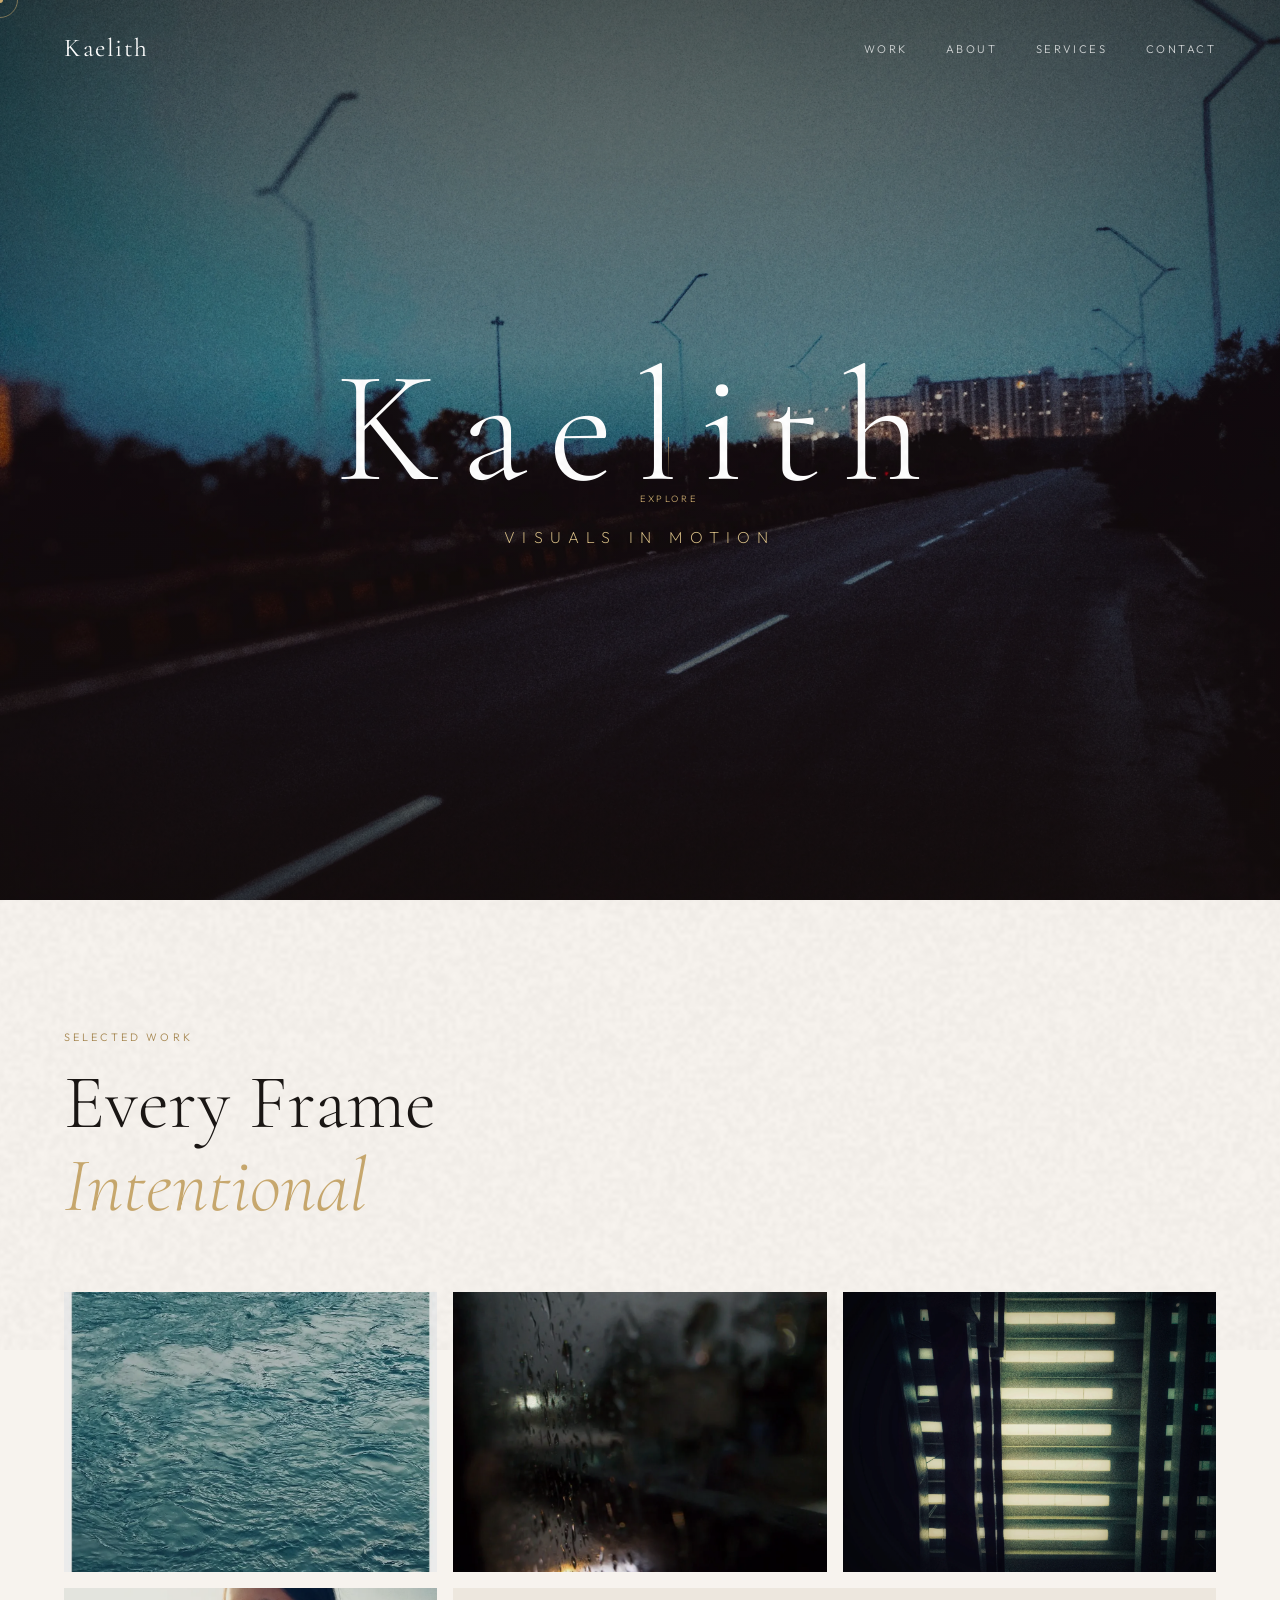
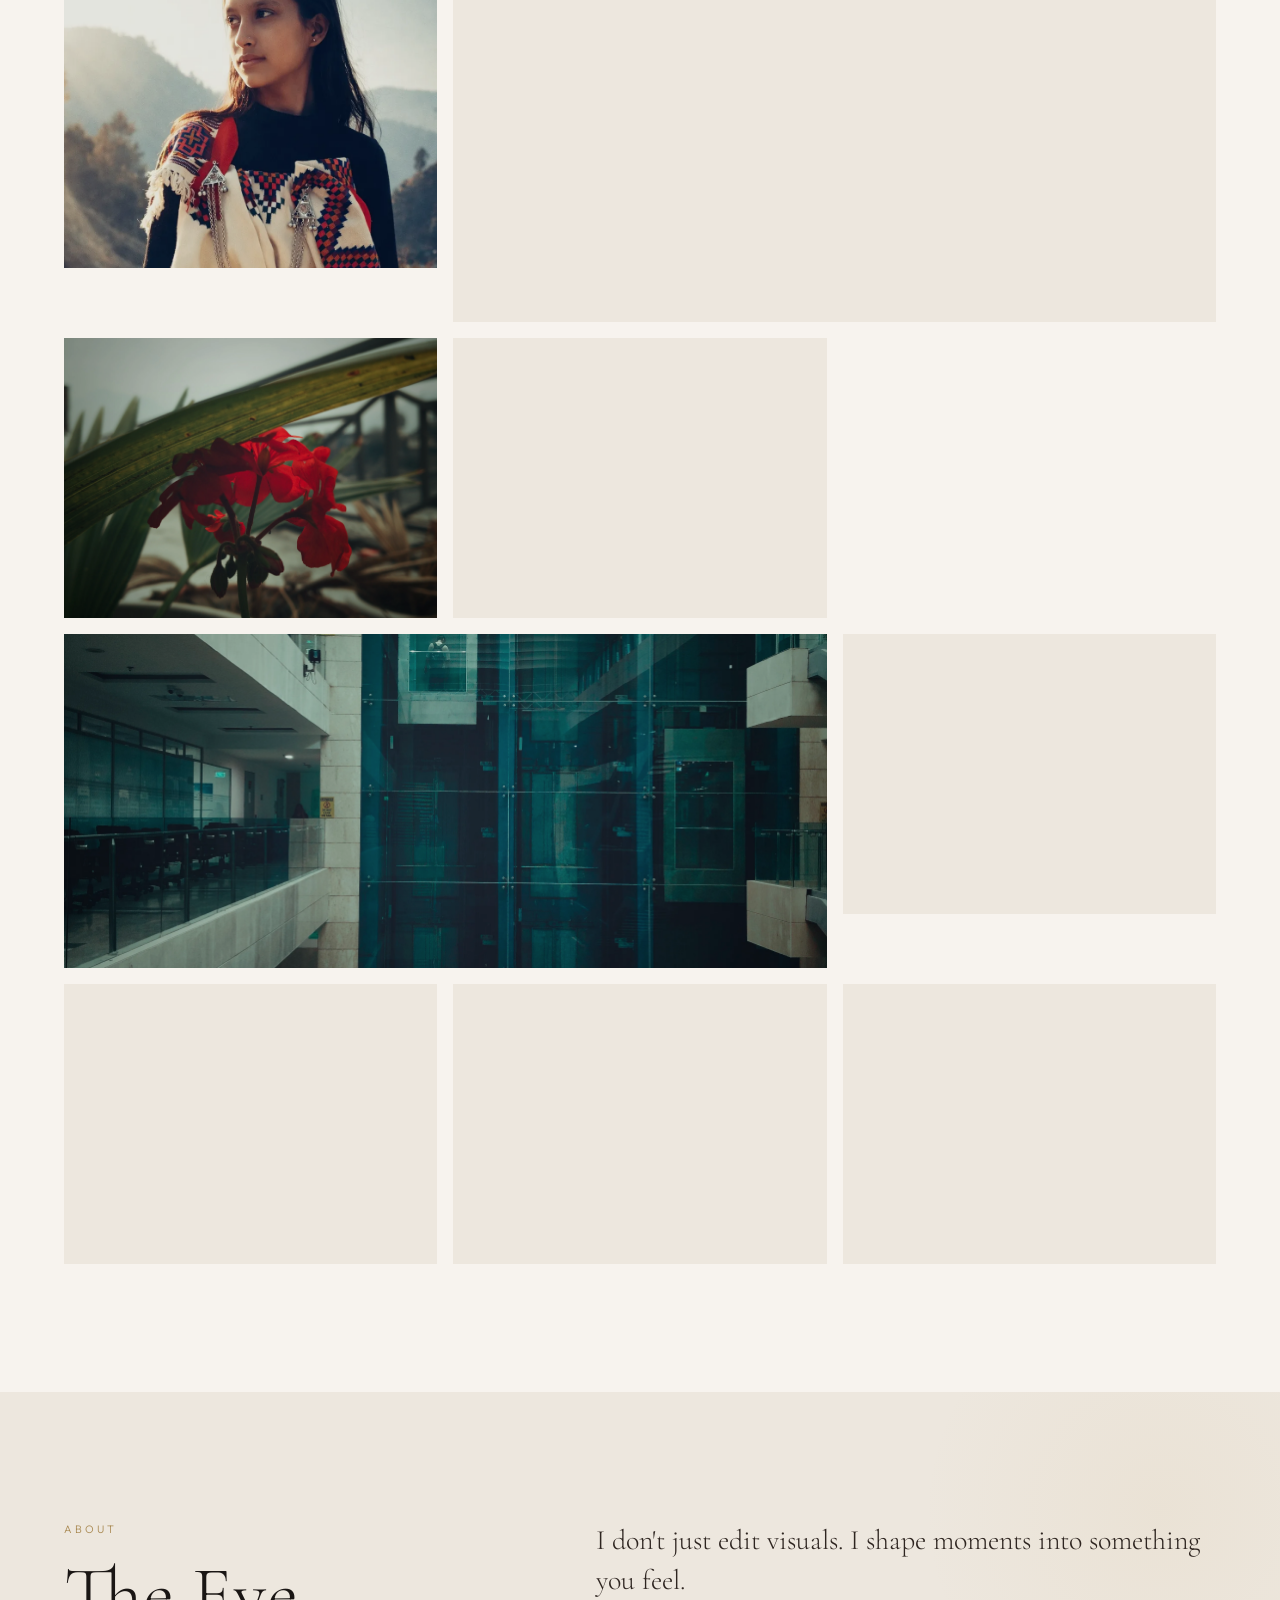
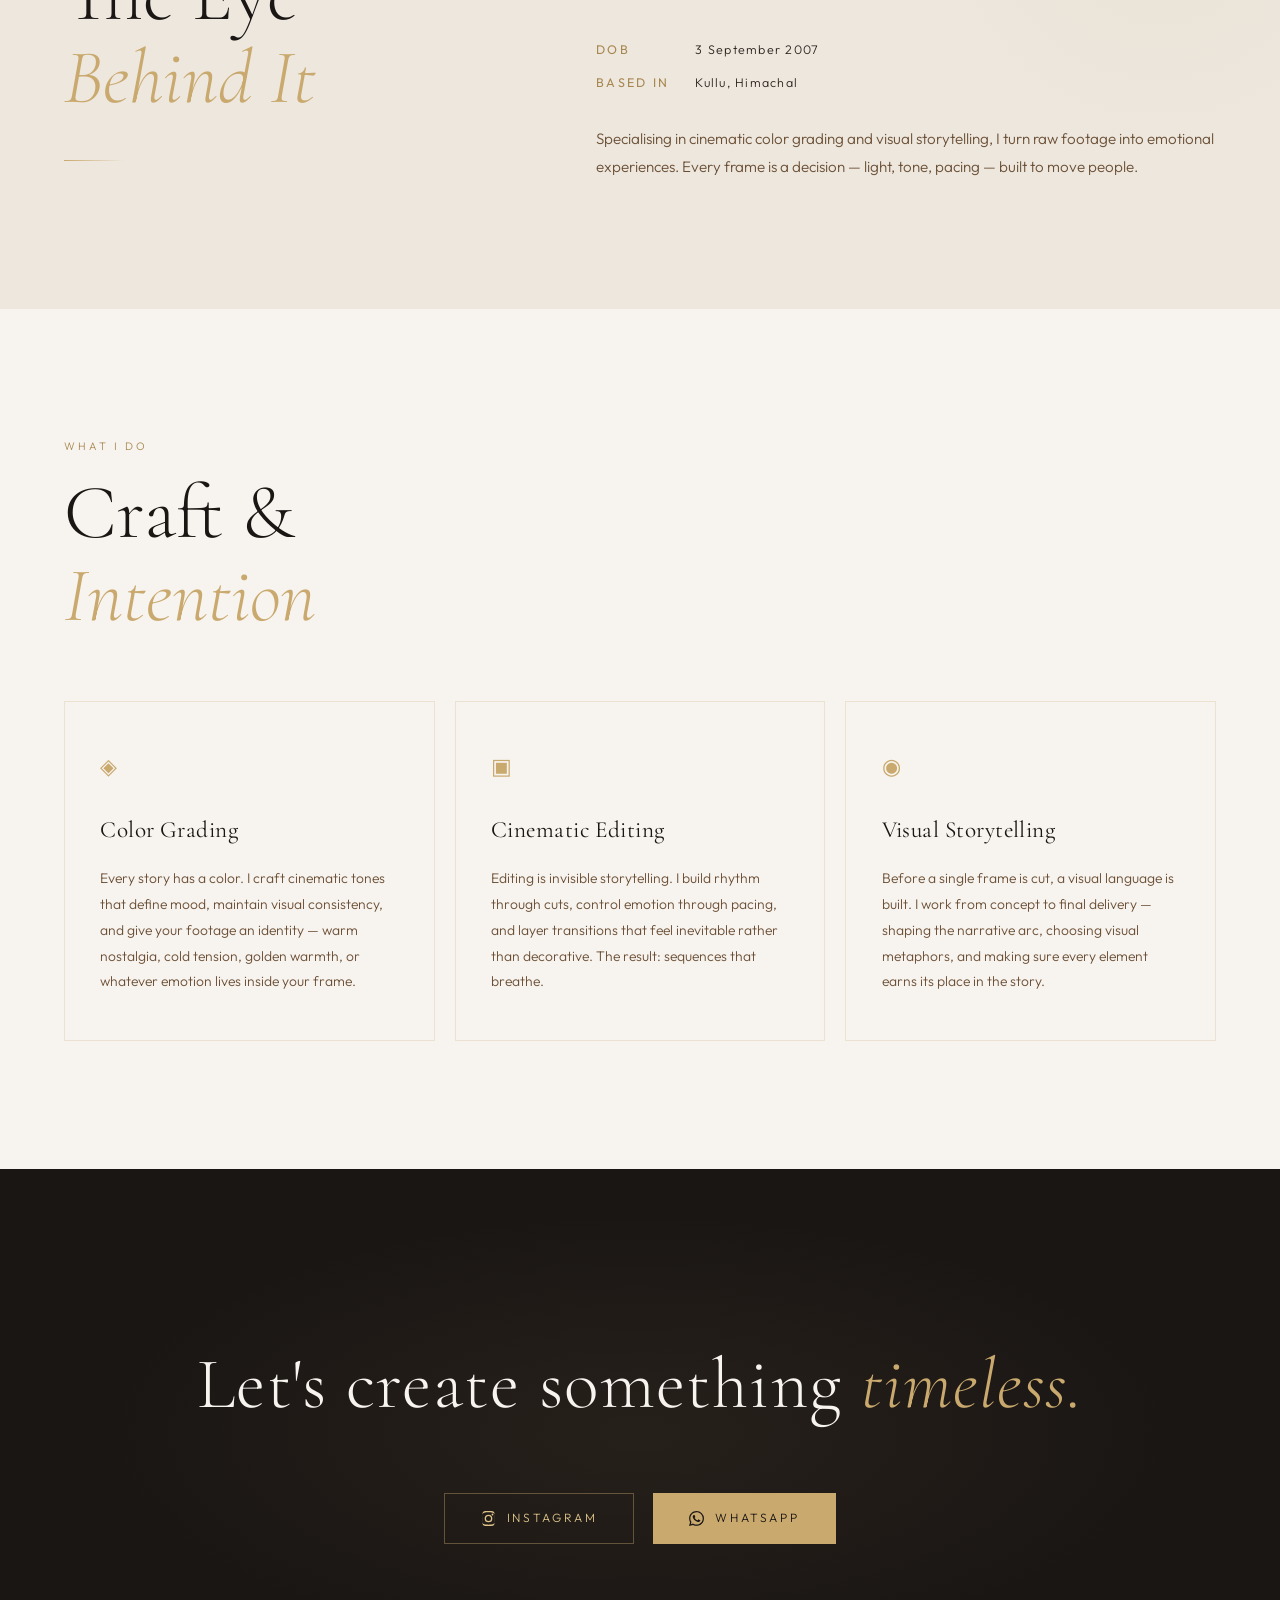
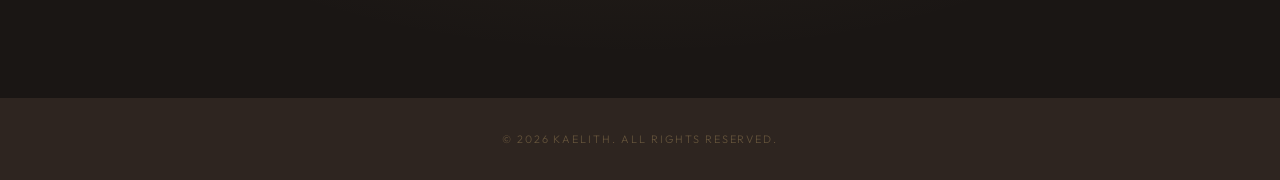
==== index.html @ d5a7d77f "Update index.html" ====
<!DOCTYPE html>
<html lang="en">
<head>
  <!-- Google Tag Manager -->
<script>(function(w,d,s,l,i){w[l]=w[l]||[];w[l].push({'gtm.start':
new Date().getTime(),event:'gtm.js'});var f=d.getElementsByTagName(s)[0],
j=d.createElement(s),dl=l!='dataLayer'?'&l='+l:'';j.async=true;j.src=
'https://www.googletagmanager.com/gtm.js?id='+i+dl;f.parentNode.insertBefore(j,f);
})(window,document,'script','dataLayer','GTM-NR2QF3NJ');</script>
<!-- End Google Tag Manager -->
  <meta charset="UTF-8" />
  <meta name="viewport" content="width=device-width, initial-scale=1.0" />
  <meta name="google-site-verification" content="your-code">

  <!-- ── SEO META (populated by script.js from config.js) ── -->
  <title>Kaelith — Visuals in Motion</title>
  <meta name="description" content="" />
  <meta name="keywords" content="" />
  <meta name="author" content="Kaelith" />

  <!-- Open Graph -->
  <meta property="og:type" content="website" />
  <meta property="og:title" content="Kaelith — Visuals in Motion" />
  <meta property="og:description" content="" />

  <!-- Fonts -->
  <link rel="preconnect" href="https://fonts.googleapis.com" />
  <link rel="preconnect" href="https://fonts.gstatic.com" crossorigin />
  <link href="https://fonts.googleapis.com/css2?family=Cormorant+Garamond:ital,wght@0,300;0,400;0,600;1,300;1,400&family=Outfit:wght@200;300;400;500&display=swap" rel="stylesheet" />

  <link rel="stylesheet" href="style.css" />
  <link rel="icon" type="image/png" href="assets/favicon.png">
  
</head>
  
<body>
<!-- Google Tag Manager (noscript) -->
<noscript><iframe src="https://www.googletagmanager.com/ns.html?id=GTM-NR2QF3NJ"
height="0" width="0" style="display:none;visibility:hidden"></iframe></noscript>
<!-- End Google Tag Manager (noscript) -->
  <!-- ── CUSTOM CURSOR ─────────────────────────────────── -->
  <div class="cursor-dot" id="cursorDot"></div>
  <div class="cursor-ring" id="cursorRing"></div>

  <!-- ── FILM GRAIN OVERLAY ────────────────────────────── -->
  <canvas class="grain" id="grainCanvas" aria-hidden="true"></canvas>

  <!-- ╔══════════════════════════════════════════╗ -->
  <!-- ║              HERO SECTION                ║ -->
  <!-- ╚══════════════════════════════════════════╝ -->
  <header class="hero" id="hero" role="banner">
    <div class="hero__bg" id="heroBg" aria-hidden="true"></div>
    <div class="hero__gradient" aria-hidden="true"></div>

    <nav class="nav" aria-label="Site navigation">
      <a href="#hero" class="nav__logo" id="navLogo">Kaelith.co</a>
      <ul class="nav__links">
        <li><a href="#work">Work</a></li>
        <li><a href="#about">About</a></li>
        <li><a href="#services">Services</a></li>
        <li><a href="#contact">Contact</a></li>
      </ul>
    </nav>

    <div class="hero__content">
      <h1 class="hero__title" id="heroTitle">Kaelith</h1>
      <p class="hero__subtitle" id="heroSubtitle">Visuals in Motion</p>
      <a href="#work" class="hero__scroll" aria-label="Scroll to work">
        <span class="hero__scroll-line"></span>
        <span class="hero__scroll-text">Explore</span>
      </a>
    </div>
  </header>

  <main>

    <!-- ╔══════════════════════════════════════════╗ -->
    <!-- ║          FEATURED WORK GRID              ║ -->
    <!-- ╚══════════════════════════════════════════╝ -->
    <section class="work" id="work" aria-labelledby="workHeading">
      <div class="section-header reveal">
        <span class="section-label">Selected Work</span>
        <h2 class="section-title" id="workHeading">Every Frame<br><em>Intentional</em></h2>
      </div>

      <!-- Grid is populated by script.js -->
      <div class="work__grid" id="workGrid" role="list"></div>
    </section>

    <!-- ╔══════════════════════════════════════════╗ -->
    <!-- ║             ABOUT SECTION                ║ -->
    <!-- ╚══════════════════════════════════════════╝ -->
    <section class="about" id="about" aria-labelledby="aboutHeading">
      <div class="about__inner">
        <div class="about__left reveal">
          <span class="section-label">About</span>
          <h2 class="section-title" id="aboutHeading">The Eye<br><em>Behind It</em></h2>
          <div class="about__divider"></div>
        </div>
        <div class="about__right reveal">
          <p class="about__intro" id="aboutIntro"></p>
          <div class="about__meta" id="aboutMeta"></div>
          <p class="about__description" id="aboutDescription"></p>
        </div>
      </div>
    </section>

    <!-- ╔══════════════════════════════════════════╗ -->
    <!-- ║            SERVICES SECTION              ║ -->
    <!-- ╚══════════════════════════════════════════╝ -->
    <section class="services" id="services" aria-labelledby="servicesHeading">
      <div class="section-header reveal">
        <span class="section-label">What I Do</span>
        <h2 class="section-title" id="servicesHeading">Craft &amp;<br><em>Intention</em></h2>
      </div>
      <!-- Cards populated by script.js -->
      <div class="services__grid" id="servicesGrid"></div>
    </section>

    <!-- ╔══════════════════════════════════════════╗ -->
    <!-- ║            CONTACT SECTION               ║ -->
    <!-- ╚══════════════════════════════════════════╝ -->
    <section class="contact" id="contact" aria-labelledby="contactHeading">
      <div class="contact__inner reveal">
        <h2 class="contact__headline" id="contactHeadline"></h2>
        <div class="contact__buttons" id="contactButtons"></div>
      </div>
    </section>

  </main>

  <!-- ── FOOTER ─────────────────────────────────────── -->
  <footer class="footer" role="contentinfo">
    <p id="footerText">© <span id="year"></span> Kaelith. All rights reserved.</p>
  </footer>

  <!-- ── SCRIPTS ────────────────────────────────────── -->
  <!-- config.js must load BEFORE script.js -->
  <script src="config.js?v=2"></script>
  <script src="script.js" defer></script>

</body>
</html>
---- style.css ----
/* ============================================================
   KAELITH — STYLESHEET
   Cinematic · Minimal · Premium
   ============================================================ */

/* ── DESIGN TOKENS ─────────────────────────────────────────── */
:root {
  --cream:        #F7F3EE;
  --cream-dark:   #EDE7DE;
  --gold:         #C9A96E;
  --gold-light:   #DEC48A;
  --gold-dim:     #A88850;
  --brown:        #6B4F35;
  --ink:          #1A1614;
  --ink-soft:     #2E2520;
  --mist:         #D8D0C8;
  --white:        #FFFFFF;

  --font-display: 'Cormorant Garamond', Georgia, serif;
  --font-body:    'Outfit', sans-serif;

  --ease-silk:    cubic-bezier(0.16, 1, 0.3, 1);
  --ease-out:     cubic-bezier(0.22, 1, 0.36, 1);

  --max-w:        1280px;
  --gutter:       clamp(1.5rem, 5vw, 4rem);
}

/* ── RESET ──────────────────────────────────────────────────── */
*, *::before, *::after { box-sizing: border-box; margin: 0; padding: 0; }
html { scroll-behavior: smooth; font-size: 16px; }
body {
  background: var(--cream);
  color: var(--ink);
  font-family: var(--font-body);
  font-weight: 300;
  line-height: 1.7;
  overflow-x: hidden;
  cursor: none;
}
img { display: block; max-width: 100%; }
a { color: inherit; text-decoration: none; }
ul { list-style: none; }

/* ── GRAIN OVERLAY ──────────────────────────────────────────── */
.grain {
  position: fixed;
  inset: -50%;
  width: 200%;
  height: 200%;
  pointer-events: none;
  z-index: 9999;
  opacity: 0.032;
  mix-blend-mode: multiply;
}

/* ── CUSTOM CURSOR ──────────────────────────────────────────── */
.cursor-dot,
.cursor-ring {
  position: fixed;
  top: 0; left: 0;
  pointer-events: none;
  z-index: 10000;
  transform: translate(-50%, -50%);
  transition-property: transform, opacity, background, border-color;
  transition-timing-function: var(--ease-silk);
}
.cursor-dot {
  width: 6px; height: 6px;
  background: var(--gold);
  border-radius: 50%;
  transition-duration: 0.05s;
}
.cursor-ring {
  width: 36px; height: 36px;
  border: 1px solid var(--gold);
  border-radius: 50%;
  opacity: 0.55;
  transition-duration: 0.18s;
}
body.cursor-hover .cursor-ring {
  transform: translate(-50%, -50%) scale(1.7);
  opacity: 0.85;
  border-color: var(--gold-light);
}

/* ── SCROLL REVEAL ──────────────────────────────────────────── */
.reveal {
  opacity: 0;
  transform: translateY(32px);
  transition: opacity 0.9s var(--ease-silk), transform 0.9s var(--ease-silk);
}
.reveal.visible {
  opacity: 1;
  transform: translateY(0);
}

/* ── SHARED TYPOGRAPHY ──────────────────────────────────────── */
.section-label {
  display: block;
  font-family: var(--font-body);
  font-weight: 300;
  font-size: 0.68rem;
  letter-spacing: 0.28em;
  text-transform: uppercase;
  color: var(--gold-dim);
  margin-bottom: 1rem;
}
.section-title {
  font-family: var(--font-display);
  font-weight: 300;
  font-size: clamp(2.6rem, 6vw, 5rem);
  line-height: 1.08;
  color: var(--ink);
}
.section-title em {
  font-style: italic;
  color: var(--gold);
}
.section-header {
  max-width: var(--max-w);
  margin: 0 auto 4rem;
  padding: 0 var(--gutter);
}

/* ═══════════════════════════════════════════════════
   NAVIGATION
═══════════════════════════════════════════════════ */
.nav {
  position: fixed;
  top: 0; left: 0; right: 0;
  z-index: 100;
  display: flex;
  align-items: center;
  justify-content: space-between;
  padding: 1.6rem var(--gutter);
  mix-blend-mode: normal;
  transition: background 0.5s, backdrop-filter 0.5s;
}
.nav.scrolled {
  background: rgba(247, 243, 238, 0.88);
  backdrop-filter: blur(14px);
  -webkit-backdrop-filter: blur(14px);
  border-bottom: 1px solid rgba(201, 169, 110, 0.18);
}
.nav__logo {
  font-family: var(--font-display);
  font-size: 1.6rem;
  font-weight: 400;
  color: var(--white);
  letter-spacing: 0.06em;
  transition: color 0.4s;
}
.nav.scrolled .nav__logo { color: var(--gold-dim); }
.nav__links {
  display: flex;
  gap: clamp(1.4rem, 3vw, 2.8rem);
}
.nav__links a {
  font-size: 0.7rem;
  letter-spacing: 0.22em;
  text-transform: uppercase;
  color: rgba(255,255,255,0.78);
  transition: color 0.3s;
  position: relative;
}
.nav__links a::after {
  content: '';
  position: absolute;
  bottom: -3px; left: 0;
  width: 0; height: 1px;
  background: var(--gold);
  transition: width 0.35s var(--ease-out);
}
.nav__links a:hover::after { width: 100%; }
.nav.scrolled .nav__links a { color: var(--ink-soft); }
.nav.scrolled .nav__links a:hover { color: var(--gold-dim); }

/* ═══════════════════════════════════════════════════
   HERO
═══════════════════════════════════════════════════ */
.hero {
  position: relative;
  height: 100svh;
  min-height: 600px;
  display: flex;
  flex-direction: column;
  align-items: center;
  justify-content: center;
  overflow: hidden;
}
.hero__bg {
  position: absolute;
  inset: 0;
  background-size: cover;
  background-position: center;
  background-color: var(--ink); /* fallback if image not loaded */
  transform: scale(1.06);
  animation: heroZoom 18s ease-in-out infinite alternate;
}
@keyframes heroZoom {
  from { transform: scale(1.06) translateY(0); }
  to   { transform: scale(1.12) translateY(-1.5%); }
}
.hero__gradient {
  position: absolute;
  inset: 0;
  background:
    linear-gradient(to bottom,
      rgba(20, 14, 10, 0.55) 0%,
      rgba(20, 14, 10, 0.25) 40%,
      rgba(20, 14, 10, 0.60) 100%);
}
.hero__content {
  position: relative;
  z-index: 2;
  text-align: center;
  animation: heroFade 1.6s var(--ease-silk) forwards;
  opacity: 0;
}
@keyframes heroFade {
  from { opacity: 0; transform: translateY(28px); }
  to   { opacity: 1; transform: translateY(0); }
}
.hero__title {
  font-family: var(--font-display);
  font-weight: 300;
  font-size: clamp(4rem, 13vw, 10rem);
  letter-spacing: 0.14em;
  color: var(--white);
  line-height: 1;
  animation: heroFloat 7s ease-in-out infinite;
}
@keyframes heroFloat {
  0%, 100% { transform: translateY(0); }
  50%       { transform: translateY(-10px); }
}
.hero__subtitle {
  font-family: var(--font-body);
  font-weight: 200;
  font-size: clamp(0.75rem, 2vw, 1rem);
  letter-spacing: 0.45em;
  text-transform: uppercase;
  color: var(--gold-light);
  margin-top: 1rem;
}
.hero__scroll {
  position: absolute;
  bottom: 2.8rem;
  left: 50%;
  transform: translateX(-50%);
  display: flex;
  flex-direction: column;
  align-items: center;
  gap: 0.6rem;
  color: rgba(255,255,255,0.5);
  z-index: 2;
  animation: heroFade 2.4s var(--ease-silk) 0.8s forwards;
  opacity: 0;
}
.hero__scroll-line {
  display: block;
  width: 1px;
  height: 44px;
  background: linear-gradient(to bottom, rgba(201,169,110,0.8), transparent);
  animation: scrollPulse 2.2s ease-in-out infinite;
}
@keyframes scrollPulse {
  0%, 100% { opacity: 0.6; transform: scaleY(1); }
  50%       { opacity: 1;   transform: scaleY(1.15); }
}
.hero__scroll-text {
  font-size: 0.58rem;
  letter-spacing: 0.28em;
  text-transform: uppercase;
  color: var(--gold);
}

/* ═══════════════════════════════════════════════════
   WORK GRID
═══════════════════════════════════════════════════ */
.work {
  padding: clamp(5rem, 10vw, 10rem) 0;
  background: var(--cream);
}
.work__grid {
  max-width: var(--max-w);
  margin: 0 auto;
  padding: 0 var(--gutter);
  display: grid;
  grid-template-columns: repeat(3, 1fr);
  gap: 16px;
}
.work__item {
  position: relative;
  overflow: hidden;
  aspect-ratio: 4 / 3;
  background: var(--cream-dark);
  cursor: none;
}
.work__item:nth-child(4n+1) { aspect-ratio: 4 / 3; }
.work__item:nth-child(5)    { grid-column: span 2; aspect-ratio: 16 / 7; }
.work__item:nth-child(8)    { grid-column: span 2; aspect-ratio: 16 / 7; }

.work__img {
  width: 100%;
  height: 100%;
  object-fit: cover;
  transition: transform 0.85s var(--ease-silk), filter 0.85s var(--ease-silk);
  filter: brightness(0.92) saturate(0.9);
}
.work__item:hover .work__img {
  transform: scale(1.08);
  filter: brightness(0.78) saturate(1.05);
}
.work__caption {
  position: absolute;
  inset: 0;
  display: flex;
  align-items: flex-end;
  padding: 1.8rem;
  background: linear-gradient(to top, rgba(20,14,10,0.72) 0%, transparent 60%);
  opacity: 0;
  transition: opacity 0.5s var(--ease-silk);
}
.work__item:hover .work__caption { opacity: 1; }
.work__caption p {
  font-family: var(--font-display);
  font-style: italic;
  font-size: clamp(0.9rem, 1.5vw, 1.15rem);
  color: var(--cream);
  line-height: 1.35;
  transform: translateY(10px);
  transition: transform 0.5s var(--ease-silk) 0.05s;
}
.work__item:hover .work__caption p { transform: translateY(0); }

/* stagger reveal for grid items */
.work__item { opacity: 0; transform: translateY(24px); }
.work__item.visible {
  opacity: 1; transform: translateY(0);
  transition: opacity 0.7s var(--ease-silk), transform 0.7s var(--ease-silk);
}

/* ═══════════════════════════════════════════════════
   ABOUT
═══════════════════════════════════════════════════ */
.about {
  padding: clamp(5rem, 10vw, 10rem) var(--gutter);
  background: var(--cream-dark);
  position: relative;
  overflow: hidden;
}
.about::before {
  content: '';
  position: absolute;
  top: -120px; right: -120px;
  width: 480px; height: 480px;
  background: radial-gradient(circle, rgba(201,169,110,0.08) 0%, transparent 70%);
  pointer-events: none;
}
.about__inner {
  max-width: var(--max-w);
  margin: 0 auto;
  display: grid;
  grid-template-columns: 1fr 1.4fr;
  gap: clamp(3rem, 7vw, 8rem);
  align-items: start;
}
.about__divider {
  margin-top: 2.5rem;
  width: 60px;
  height: 1px;
  background: linear-gradient(to right, var(--gold), transparent);
}
.about__intro {
  font-family: var(--font-display);
  font-size: clamp(1.25rem, 2.5vw, 1.75rem);
  font-weight: 300;
  line-height: 1.45;
  color: var(--ink-soft);
  margin-bottom: 2.4rem;
}
.about__meta {
  display: flex;
  flex-direction: column;
  gap: 0.7rem;
  margin-bottom: 2rem;
}
.about__meta-item {
  display: flex;
  gap: 1.2rem;
  font-size: 0.78rem;
  letter-spacing: 0.1em;
}
.about__meta-label {
  font-weight: 400;
  text-transform: uppercase;
  letter-spacing: 0.18em;
  color: var(--gold-dim);
  min-width: 80px;
}
.about__meta-value { color: var(--ink-soft); }
.about__description {
  font-size: 0.95rem;
  color: var(--brown);
  line-height: 1.85;
}

/* ═══════════════════════════════════════════════════
   SERVICES
═══════════════════════════════════════════════════ */
.services {
  padding: clamp(5rem, 10vw, 10rem) 0;
  background: var(--cream);
}
.services__grid {
  max-width: var(--max-w);
  margin: 0 auto;
  padding: 0 var(--gutter);
  display: grid;
  grid-template-columns: repeat(3, 1fr);
  gap: 20px;
}
.service-card {
  padding: 2.8rem 2.2rem;
  border: 1px solid rgba(201,169,110,0.22);
  background: rgba(247,243,238,0.7);
  backdrop-filter: blur(6px);
  transition: transform 0.5s var(--ease-silk), box-shadow 0.5s var(--ease-silk), border-color 0.4s;
  opacity: 0;
  transform: translateY(28px);
}
.service-card.visible {
  opacity: 1; transform: translateY(0);
  transition: opacity 0.75s var(--ease-silk), transform 0.75s var(--ease-silk),
              box-shadow 0.5s var(--ease-silk), border-color 0.4s;
}
.service-card:hover {
  transform: translateY(-8px);
  box-shadow: 0 28px 60px rgba(107,79,53,0.14);
  border-color: var(--gold);
}
.service-card__icon {
  font-size: 1.4rem;
  color: var(--gold);
  margin-bottom: 1.6rem;
  display: block;
  transition: transform 0.4s var(--ease-silk);
}
.service-card:hover .service-card__icon { transform: scale(1.2); }
.service-card__title {
  font-family: var(--font-display);
  font-weight: 400;
  font-size: 1.45rem;
  color: var(--ink);
  margin-bottom: 1rem;
  letter-spacing: 0.02em;
}
.service-card__desc {
  font-size: 0.87rem;
  color: var(--brown);
  line-height: 1.85;
}

/* ═══════════════════════════════════════════════════
   CONTACT
═══════════════════════════════════════════════════ */
.contact {
  padding: clamp(6rem, 12vw, 12rem) var(--gutter);
  background: var(--ink);
  text-align: center;
  position: relative;
  overflow: hidden;
}
.contact::before {
  content: '';
  position: absolute;
  inset: 0;
  background:
    radial-gradient(ellipse 60% 60% at 50% 50%,
      rgba(201,169,110,0.07) 0%, transparent 70%);
  pointer-events: none;
}
.contact__inner { position: relative; z-index: 1; }
.contact__headline {
  font-family: var(--font-display);
  font-weight: 300;
  font-size: clamp(2rem, 6vw, 4.5rem);
  color: var(--cream);
  letter-spacing: 0.02em;
  margin-bottom: 3rem;
}
.contact__headline em { font-style: italic; color: var(--gold); }
.contact__buttons {
  display: flex;
  gap: 1.2rem;
  justify-content: center;
  flex-wrap: wrap;
}
.btn {
  display: inline-flex;
  align-items: center;
  gap: 0.7rem;
  padding: 0.9rem 2.2rem;
  font-family: var(--font-body);
  font-weight: 300;
  font-size: 0.75rem;
  letter-spacing: 0.22em;
  text-transform: uppercase;
  cursor: none;
  transition: background 0.38s, color 0.38s, transform 0.38s var(--ease-silk), box-shadow 0.38s;
  border: 1px solid;
}
.btn--instagram {
  background: transparent;
  color: var(--gold-light);
  border-color: rgba(201,169,110,0.4);
}
.btn--instagram:hover {
  background: var(--gold);
  color: var(--ink);
  border-color: var(--gold);
  transform: translateY(-3px);
  box-shadow: 0 12px 30px rgba(201,169,110,0.25);
}
.btn--whatsapp {
  background: var(--gold);
  color: var(--ink);
  border-color: var(--gold);
}
.btn--whatsapp:hover {
  background: var(--gold-light);
  transform: translateY(-3px);
  box-shadow: 0 12px 30px rgba(201,169,110,0.3);
}
.btn svg { width: 15px; height: 15px; fill: currentColor; flex-shrink: 0; }

/* ═══════════════════════════════════════════════════
   FOOTER
═══════════════════════════════════════════════════ */
.footer {
  padding: 2rem var(--gutter);
  background: var(--ink-soft);
  text-align: center;
  font-size: 0.68rem;
  letter-spacing: 0.18em;
  text-transform: uppercase;
  color: rgba(201,169,110,0.35);
}

/* ═══════════════════════════════════════════════════
   RESPONSIVE
═══════════════════════════════════════════════════ */
@media (max-width: 1024px) {
  .work__grid { grid-template-columns: repeat(2, 1fr); }
  .work__item:nth-child(5)  { grid-column: span 1; aspect-ratio: 4/3; }
  .work__item:nth-child(8)  { grid-column: span 1; aspect-ratio: 4/3; }
  .services__grid { grid-template-columns: repeat(2, 1fr); }
}
@media (max-width: 768px) {
  .nav__links { display: none; }
  .about__inner { grid-template-columns: 1fr; gap: 2.5rem; }
  .work__grid { grid-template-columns: repeat(2, 1fr); gap: 8px; }
  .services__grid { grid-template-columns: 1fr; }
}
@media (max-width: 500px) {
  .work__grid { grid-template-columns: 1fr; }
  .work__item:nth-child(5), .work__item:nth-child(8) { grid-column: span 1; }
}

/* ── hide hardware cursor on desktop ───────────────────────── */
@media (pointer: coarse) {
  body { cursor: auto; }
  .cursor-dot, .cursor-ring { display: none; }
}
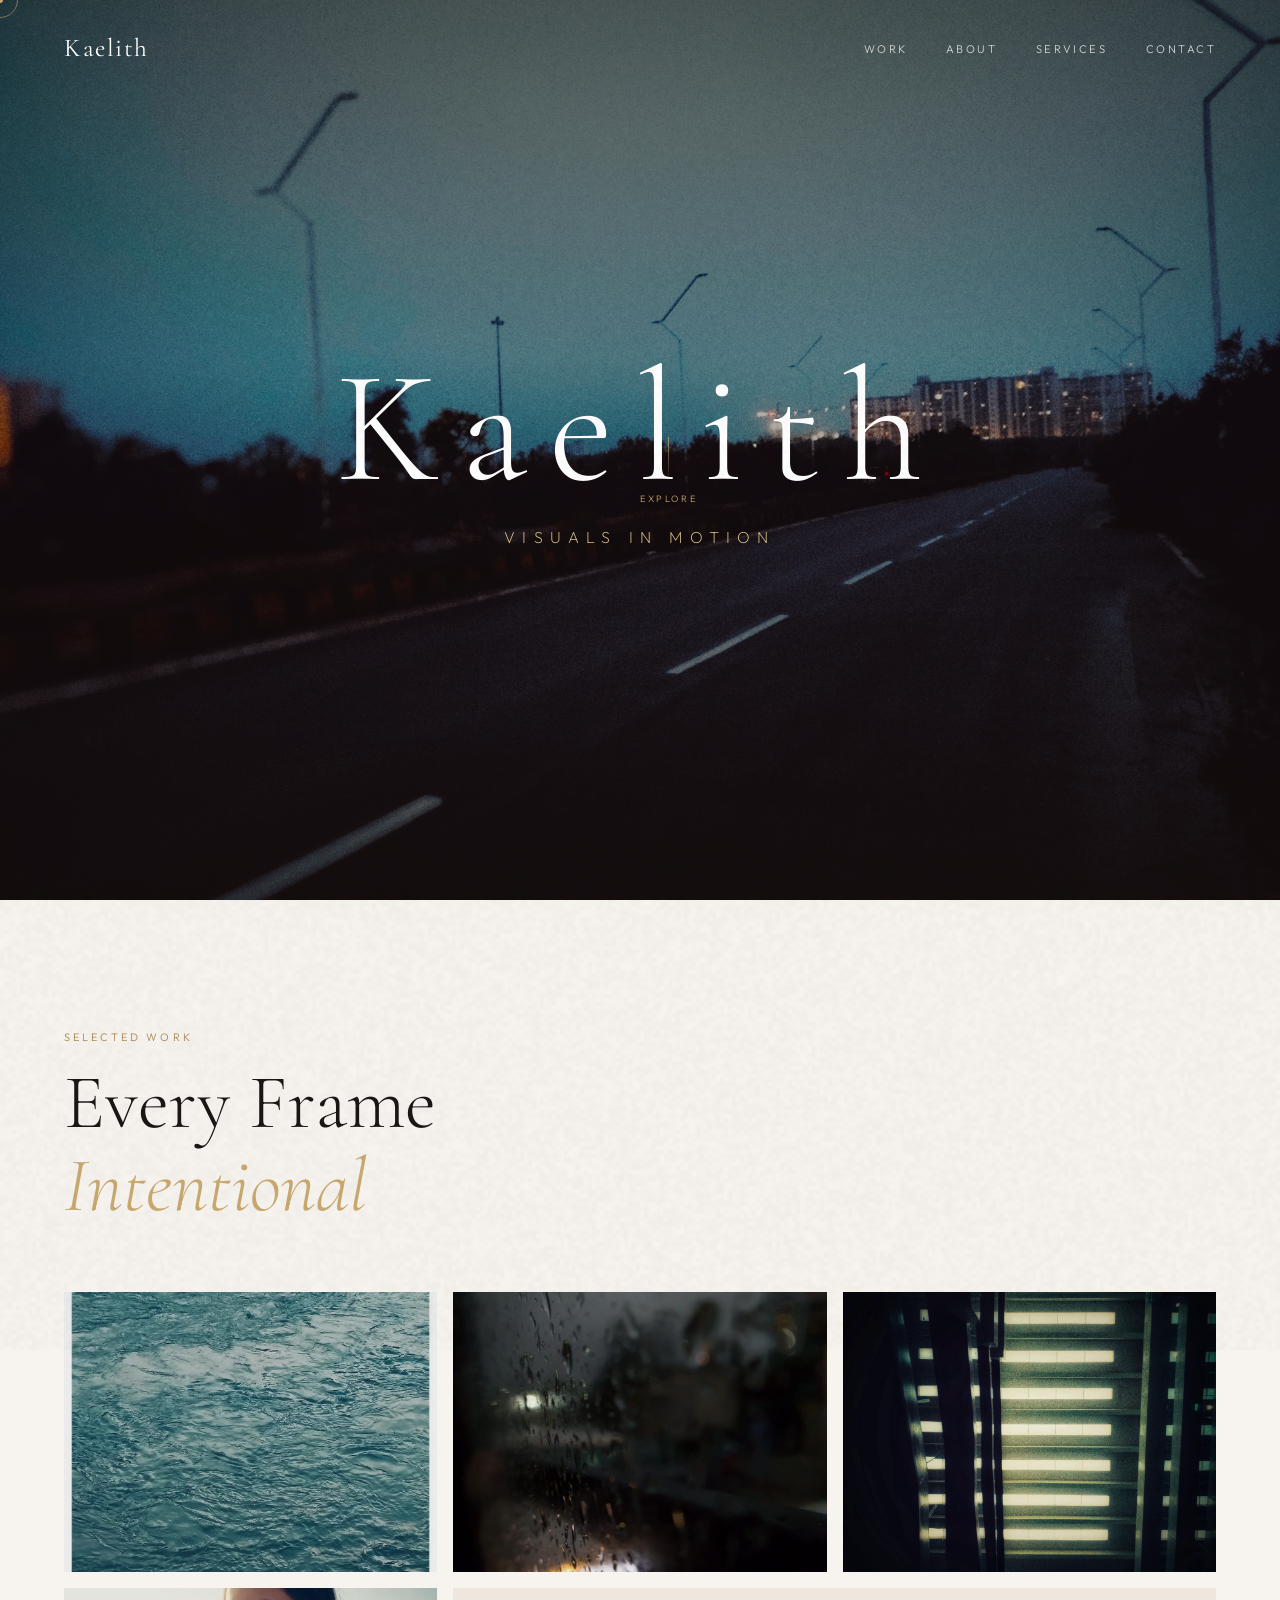
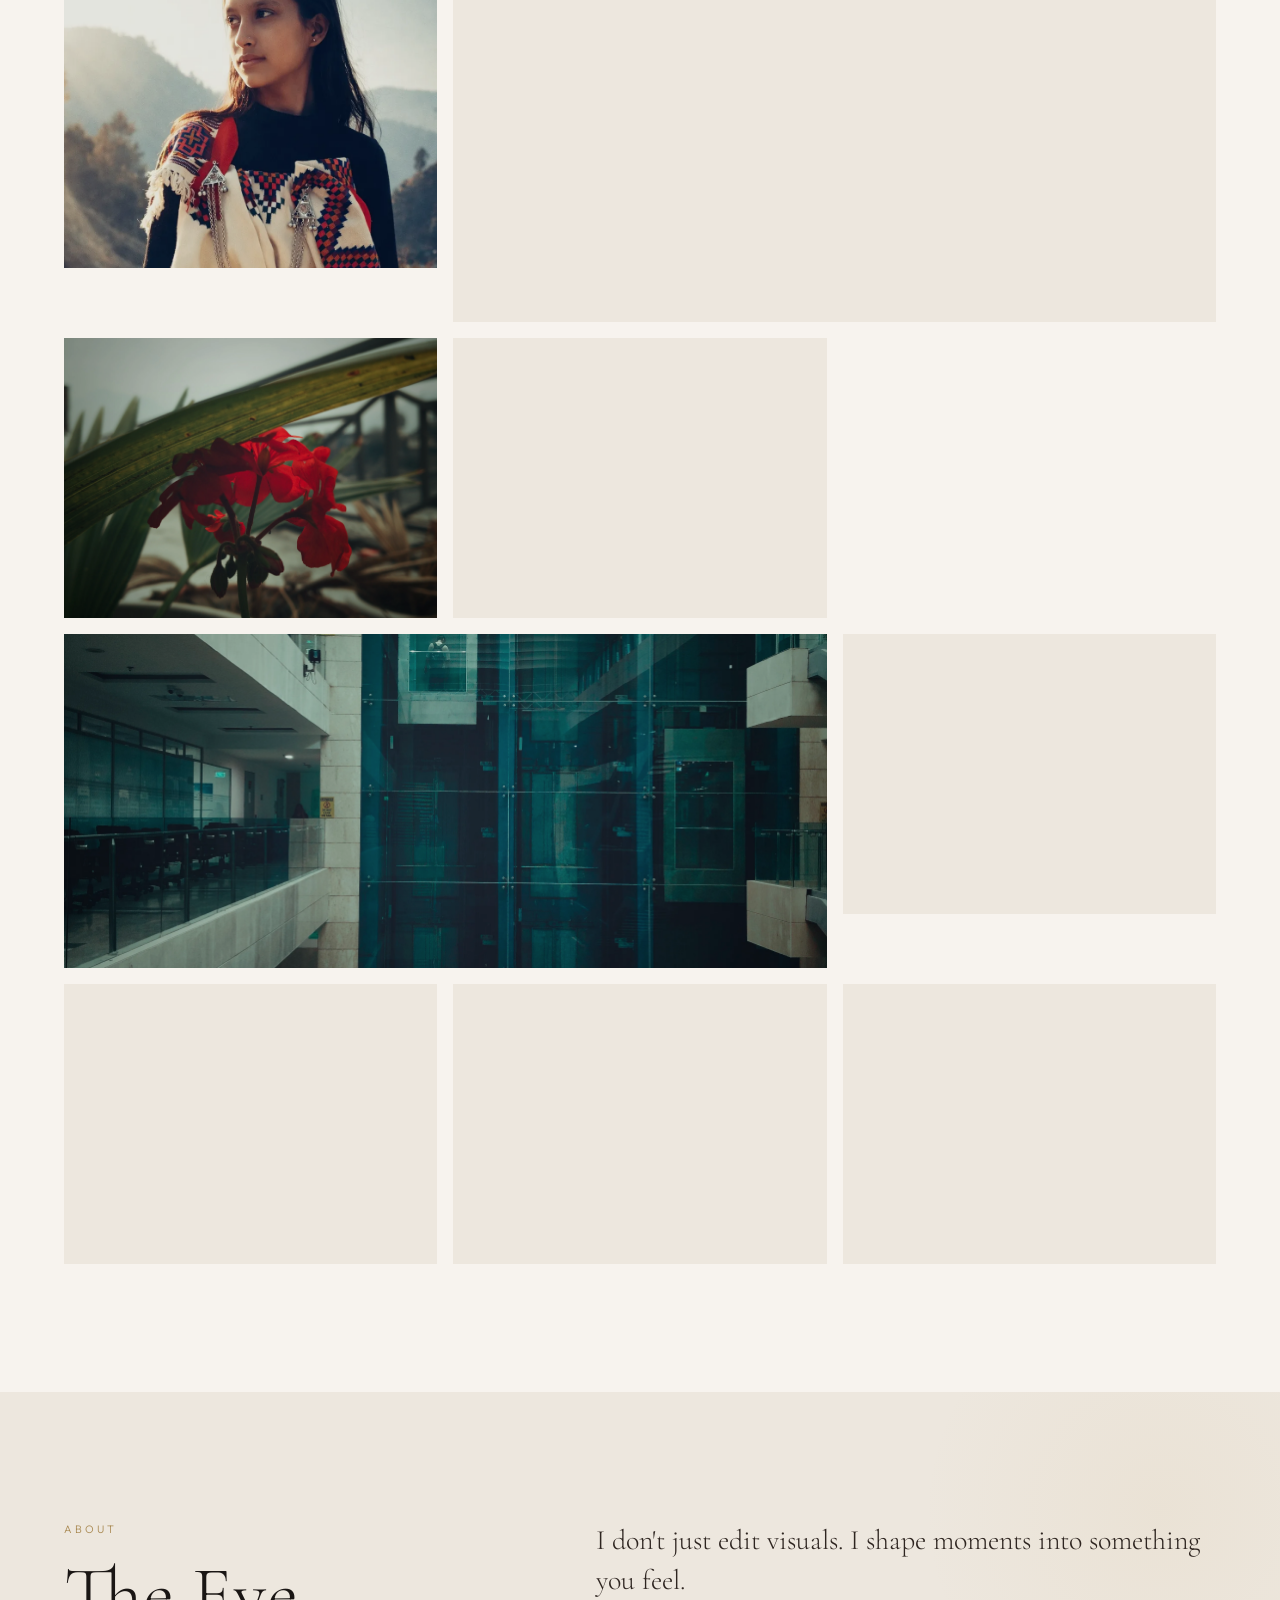
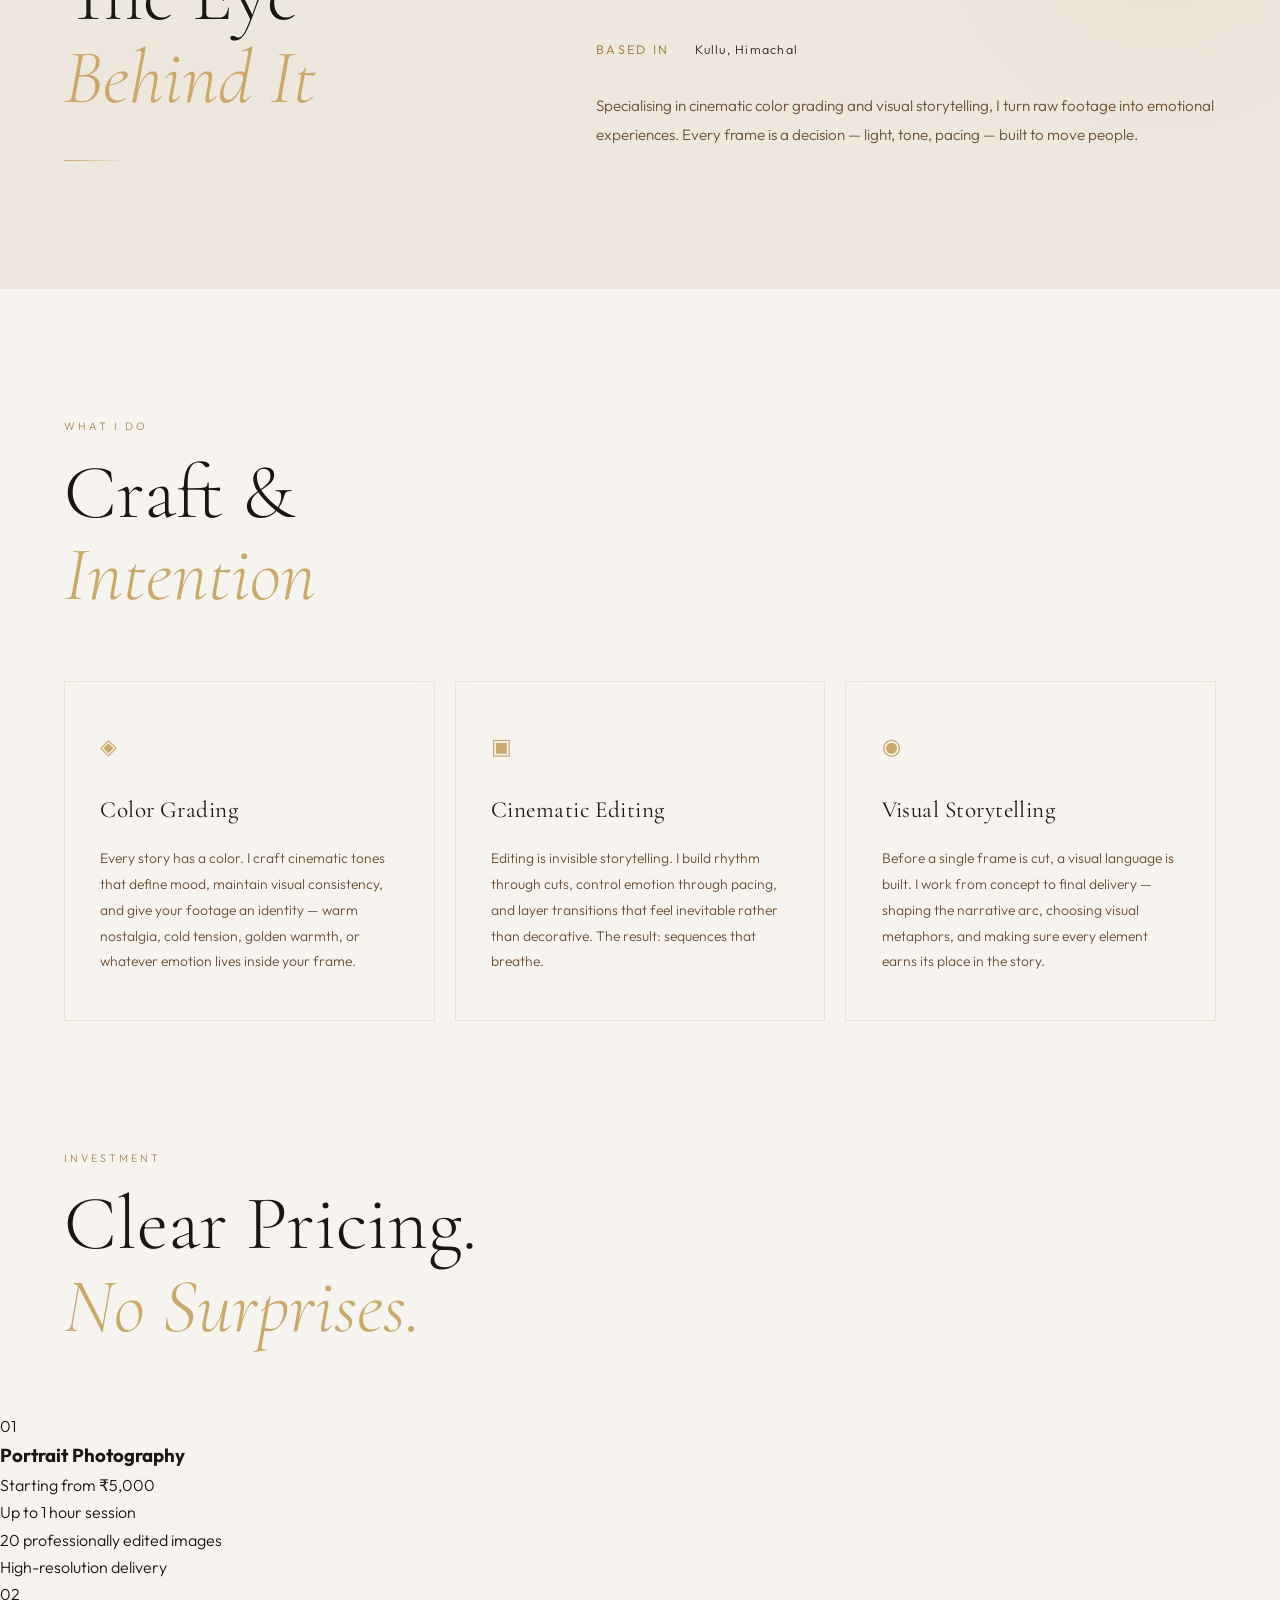
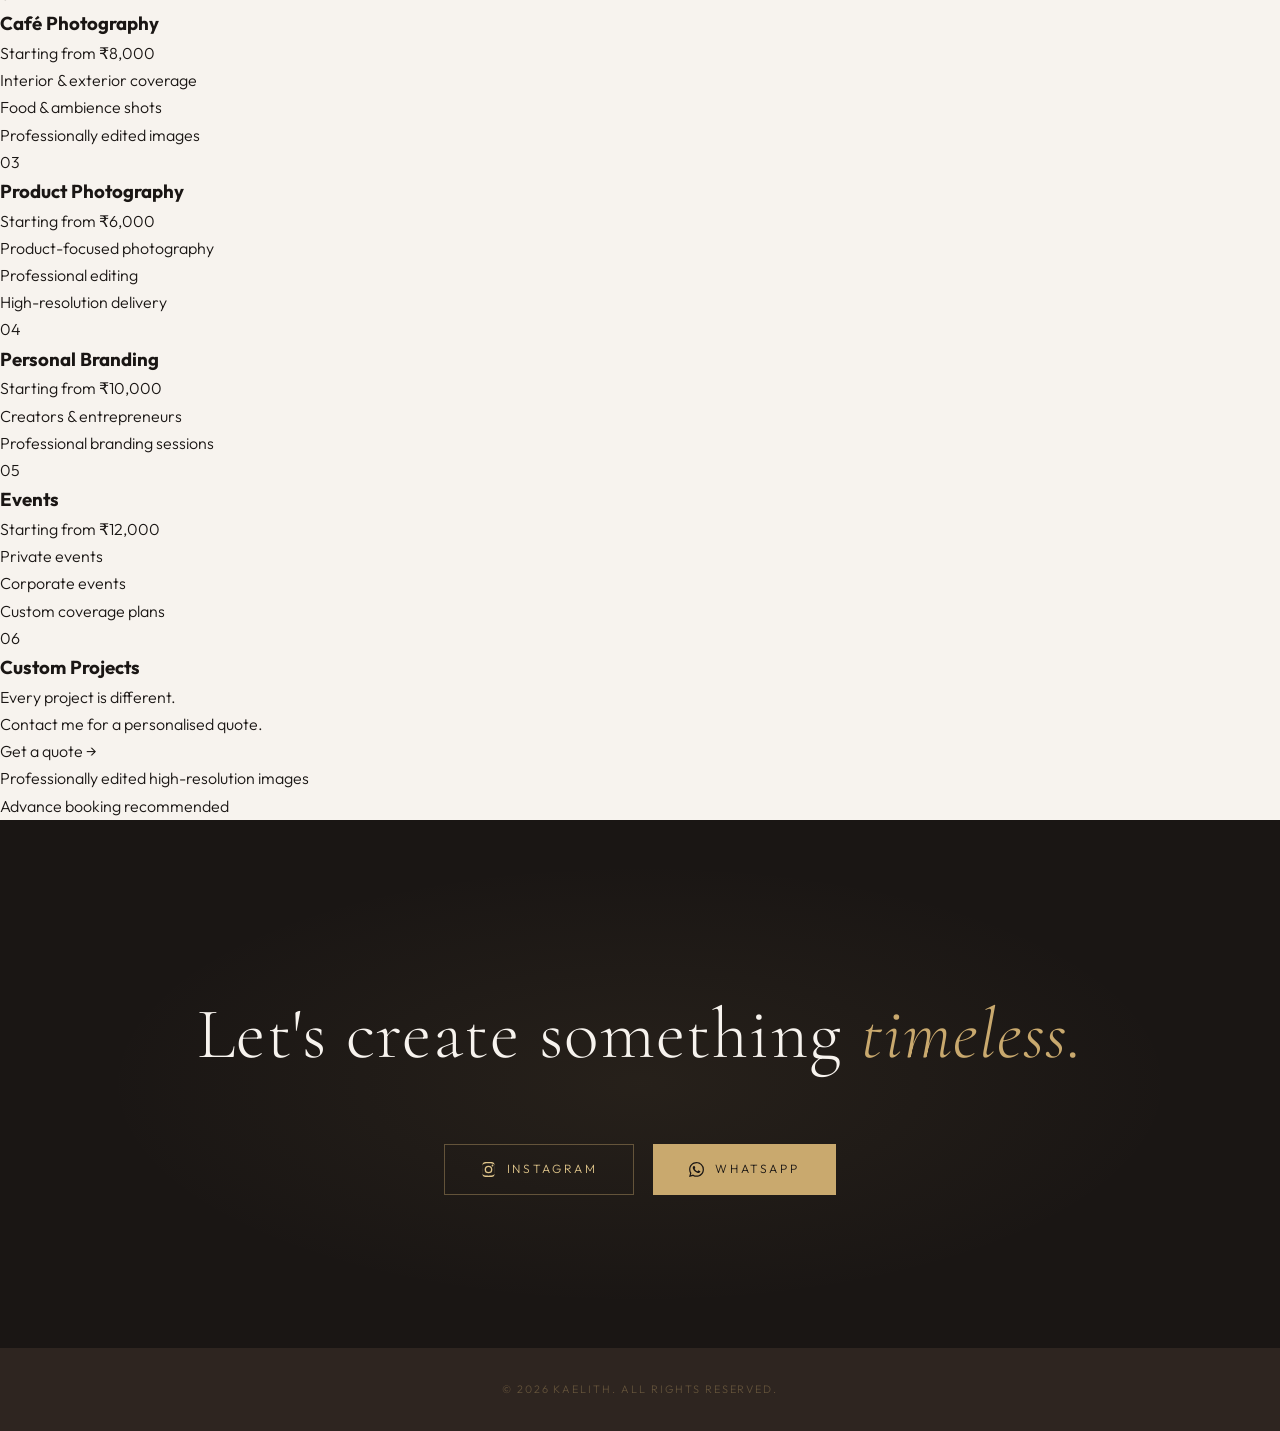
==== commit 6bdf659d: "Add pricing section with service details" ====
--- a/index.html
+++ b/index.html
@@ -116,6 +116,87 @@
       <!-- Cards populated by script.js -->
       <div class="services__grid" id="servicesGrid"></div>
     </section>
+    <!-- ╔══════════════════════════════════════════╗ -->
+<!-- ║            PRICING SECTION               ║ -->
+<!-- ╚══════════════════════════════════════════╝ -->
+<section class="pricing" id="pricing" aria-labelledby="pricingHeading">
+  <div class="section-header reveal">
+    <span class="section-label">Investment</span>
+    <h2 class="section-title" id="pricingHeading">Clear Pricing.<br><em>No Surprises.</em></h2>
+  </div>
+
+  <div class="pricing__grid">
+
+    <article class="pricing__card" data-pi="0">
+      <span class="pricing__num">01</span>
+      <h3 class="pricing__name">Portrait Photography</h3>
+      <span class="pricing__price">Starting from ₹5,000</span>
+      <ul class="pricing__list">
+        <li>Up to 1 hour session</li>
+        <li>20 professionally edited images</li>
+        <li>High-resolution delivery</li>
+      </ul>
+    </article>
+
+    <article class="pricing__card" data-pi="1">
+      <span class="pricing__num">02</span>
+      <h3 class="pricing__name">Café Photography</h3>
+      <span class="pricing__price">Starting from ₹8,000</span>
+      <ul class="pricing__list">
+        <li>Interior &amp; exterior coverage</li>
+        <li>Food &amp; ambience shots</li>
+        <li>Professionally edited images</li>
+      </ul>
+    </article>
+
+    <article class="pricing__card" data-pi="2">
+      <span class="pricing__num">03</span>
+      <h3 class="pricing__name">Product Photography</h3>
+      <span class="pricing__price">Starting from ₹6,000</span>
+      <ul class="pricing__list">
+        <li>Product-focused photography</li>
+        <li>Professional editing</li>
+        <li>High-resolution delivery</li>
+      </ul>
+    </article>
+
+    <article class="pricing__card" data-pi="3">
+      <span class="pricing__num">04</span>
+      <h3 class="pricing__name">Personal Branding</h3>
+      <span class="pricing__price">Starting from ₹10,000</span>
+      <ul class="pricing__list">
+        <li>Creators &amp; entrepreneurs</li>
+        <li>Professional branding sessions</li>
+      </ul>
+    </article>
+
+    <article class="pricing__card" data-pi="4">
+      <span class="pricing__num">05</span>
+      <h3 class="pricing__name">Events</h3>
+      <span class="pricing__price">Starting from ₹12,000</span>
+      <ul class="pricing__list">
+        <li>Private events</li>
+        <li>Corporate events</li>
+        <li>Custom coverage plans</li>
+      </ul>
+    </article>
+
+    <article class="pricing__card pricing__card--custom" data-pi="5">
+      <div class="pricing__card-left">
+        <span class="pricing__num">06</span>
+        <h3 class="pricing__name">Custom Projects</h3>
+        <p class="pricing__desc">Every project is different.<br>Contact me for a personalised quote.</p>
+      </div>
+      <a href="#contact" class="pricing__cta">Get a quote →</a>
+    </article>
+
+  </div>
+
+  <div class="pricing__notes reveal">
+    <p class="pricing__note">Professionally edited high-resolution images</p>
+    <p class="pricing__note">Advance booking recommended</p>
+  </div>
+  </section>
 
     <!-- ╔══════════════════════════════════════════╗ -->
     <!-- ║            CONTACT SECTION               ║ -->
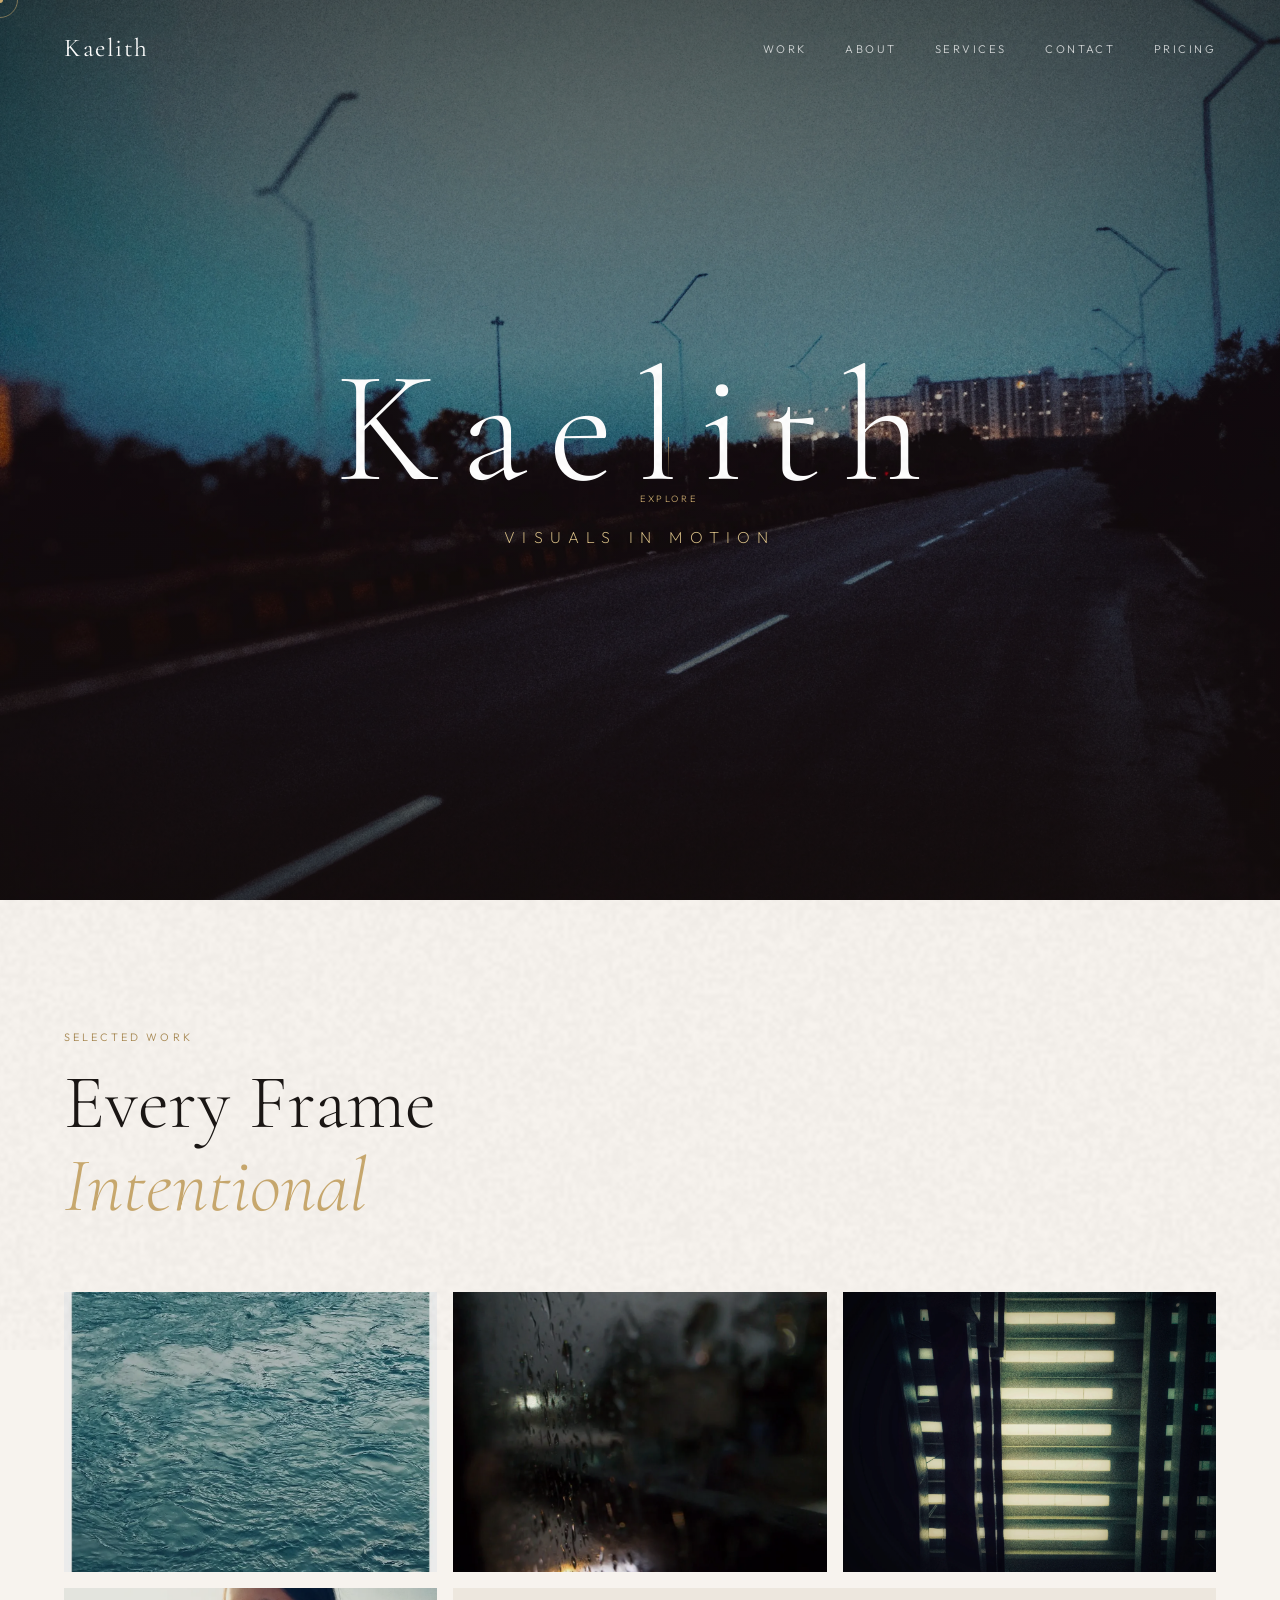
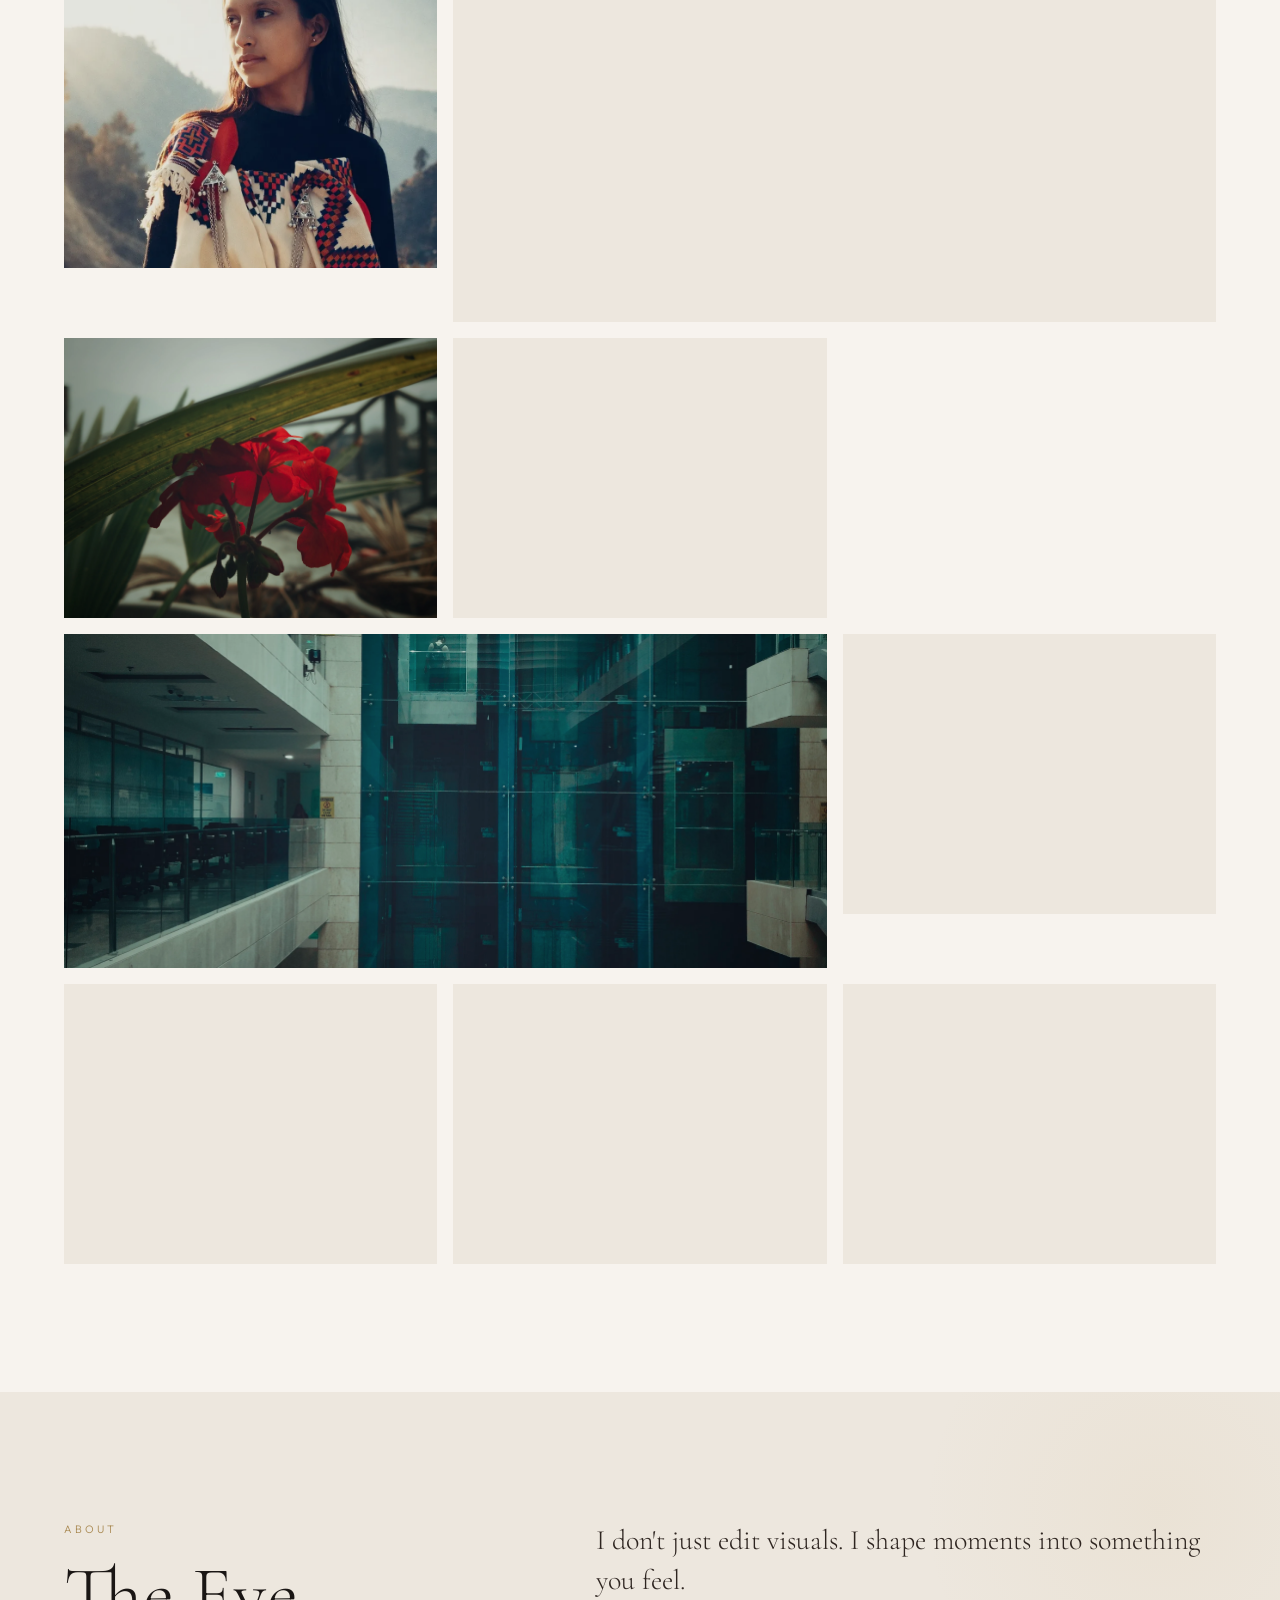
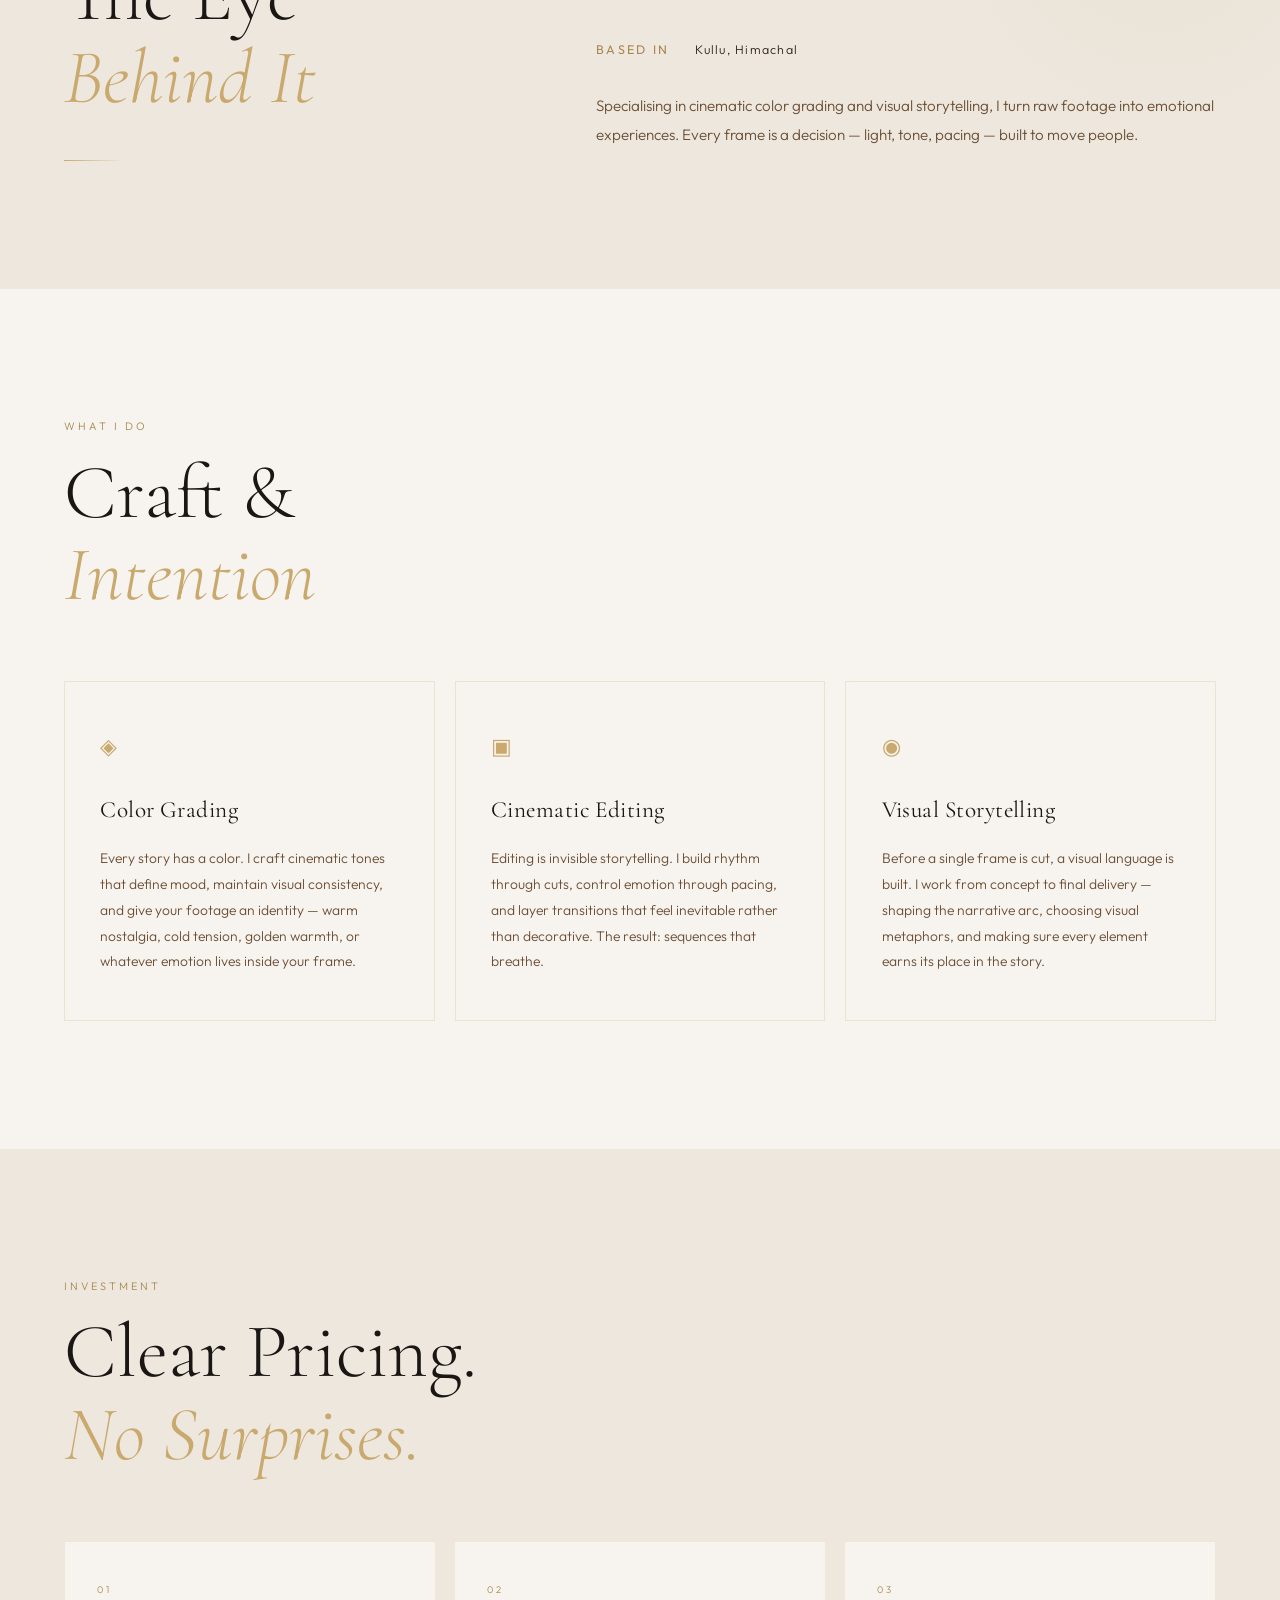
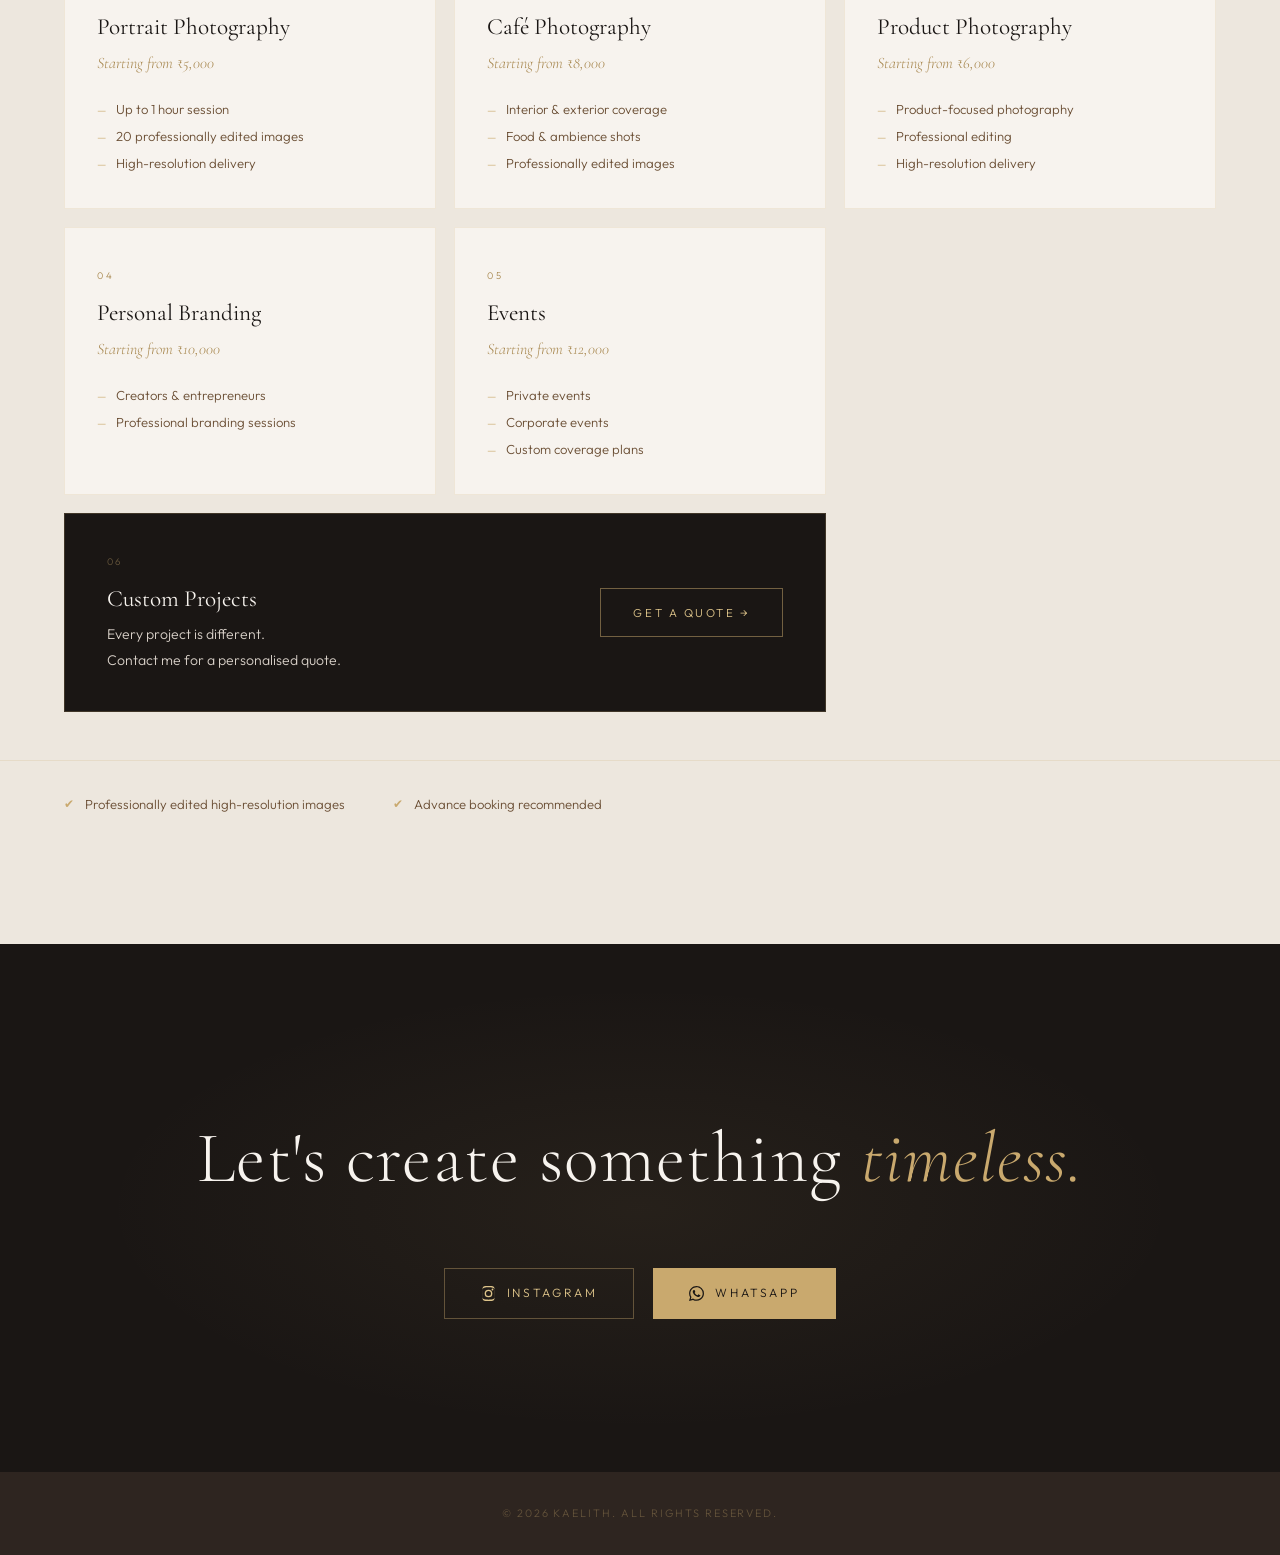
==== commit 9b53ae3e: "Add Pricing link to navigation menu" ====
--- a/index.html
+++ b/index.html
@@ -59,6 +59,7 @@
         <li><a href="#about">About</a></li>
         <li><a href="#services">Services</a></li>
         <li><a href="#contact">Contact</a></li>
+        <li><a href="#pricing">Pricing</a></li>
       </ul>
     </nav>
 
--- a/style.css
+++ b/style.css
@@ -462,7 +462,175 @@
   color: var(--brown);
   line-height: 1.85;
 }
-
+/* ═══════════════════════════════════════════════════
+   PRICING
+═══════════════════════════════════════════════════ */
+.pricing {
+  padding: clamp(5rem, 10vw, 10rem) 0;
+  background: var(--cream-dark);
+}
+.pricing__grid {
+  max-width: var(--max-w);
+  margin: 0 auto;
+  padding: 0 var(--gutter);
+  display: grid;
+  grid-template-columns: repeat(3, 1fr);
+  gap: 18px;
+}
+.pricing__card {
+  background: var(--cream);
+  border: 1px solid rgba(201,169,110,0.18);
+  padding: 2.4rem 2rem 2.2rem;
+  position: relative;
+  overflow: hidden;
+  transition: transform 0.5s var(--ease-silk),
+              box-shadow 0.5s var(--ease-silk),
+              border-color 0.4s;
+  opacity: 0;
+  transform: translateY(28px);
+}
+.pricing__card.visible {
+  opacity: 1;
+  transform: translateY(0);
+  transition: opacity 0.75s var(--ease-silk), transform 0.75s var(--ease-silk),
+              box-shadow 0.5s var(--ease-silk), border-color 0.4s;
+}
+.pricing__card::before {
+  content: '';
+  position: absolute;
+  top: 0; left: 0; right: 0;
+  height: 2px;
+  background: linear-gradient(to right, var(--gold), var(--gold-light));
+  transform: scaleX(0);
+  transform-origin: left;
+  transition: transform 0.5s var(--ease-silk);
+}
+.pricing__card:hover::before { transform: scaleX(1); }
+.pricing__card:hover {
+  transform: translateY(-6px);
+  box-shadow: 0 24px 52px rgba(107,79,53,0.12);
+  border-color: var(--gold);
+}
+.pricing__card--custom {
+  background: var(--ink);
+  border-color: rgba(201,169,110,0.22);
+  grid-column: span 2;
+  display: flex;
+  align-items: center;
+  justify-content: space-between;
+  gap: 2rem;
+  padding: 2.4rem 2.6rem;
+}
+.pricing__card--custom .pricing__num,
+.pricing__card--custom .pricing__name,
+.pricing__card--custom .pricing__desc {
+  color: var(--cream);
+}
+.pricing__card--custom .pricing__num { color: rgba(201,169,110,0.45); }
+.pricing__card--custom .pricing__desc { color: var(--mist); }
+.pricing__num {
+  display: block;
+  font-size: 0.6rem;
+  letter-spacing: 0.28em;
+  text-transform: uppercase;
+  color: var(--gold-dim);
+  margin-bottom: 1.1rem;
+}
+.pricing__name {
+  font-family: var(--font-display);
+  font-weight: 400;
+  font-size: 1.45rem;
+  color: var(--ink);
+  margin-bottom: 0.5rem;
+  line-height: 1.2;
+}
+.pricing__price {
+  display: block;
+  font-family: var(--font-display);
+  font-size: 1rem;
+  font-weight: 300;
+  font-style: italic;
+  color: var(--gold-dim);
+  margin-bottom: 1.4rem;
+}
+.pricing__list {
+  list-style: none;
+  display: flex;
+  flex-direction: column;
+  gap: 0.5rem;
+}
+.pricing__list li {
+  font-size: 0.82rem;
+  color: var(--brown);
+  display: flex;
+  align-items: flex-start;
+  gap: 0.6rem;
+  line-height: 1.45;
+}
+.pricing__list li::before {
+  content: '—';
+  color: var(--gold);
+  font-size: 0.7rem;
+  margin-top: 0.15rem;
+  flex-shrink: 0;
+}
+.pricing__desc {
+  font-size: 0.88rem;
+  line-height: 1.8;
+}
+.pricing__cta {
+  display: inline-flex;
+  align-items: center;
+  padding: 0.85rem 2rem;
+  border: 1px solid rgba(201,169,110,0.5);
+  font-family: var(--font-body);
+  font-weight: 300;
+  font-size: 0.72rem;
+  letter-spacing: 0.22em;
+  text-transform: uppercase;
+  color: var(--gold-light);
+  white-space: nowrap;
+  transition: background 0.38s, color 0.38s, border-color 0.38s, transform 0.38s var(--ease-silk);
+}
+.pricing__cta:hover {
+  background: var(--gold);
+  color: var(--ink);
+  border-color: var(--gold);
+  transform: translateY(-2px);
+}
+.pricing__notes {
+  max-width: var(--max-w);
+  margin: clamp(2rem, 4vw, 3rem) auto 0;
+  padding: 0 var(--gutter);
+  display: flex;
+  flex-wrap: wrap;
+  gap: 1rem 3rem;
+  border-top: 1px solid rgba(201,169,110,0.2);
+  padding-top: 2rem;
+}
+.pricing__note {
+  display: flex;
+  align-items: center;
+  gap: 0.7rem;
+  font-size: 0.82rem;
+  color: var(--brown);
+}
+.pricing__note::before {
+  content: '✔';
+  color: var(--gold);
+  font-size: 0.75rem;
+  flex-shrink: 0;
+}
+
+/* Pricing responsive */
+@media (max-width: 1024px) {
+  .pricing__grid { grid-template-columns: repeat(2, 1fr); }
+  .pricing__card--custom { grid-column: span 2; }
+}
+@media (max-width: 500px) {
+  .pricing__grid { grid-template-columns: 1fr; }
+  .pricing__card--custom { grid-column: span 1; flex-direction: column; gap: 1.5rem; }
+}
 /* ═══════════════════════════════════════════════════
    CONTACT
 ═══════════════════════════════════════════════════ */
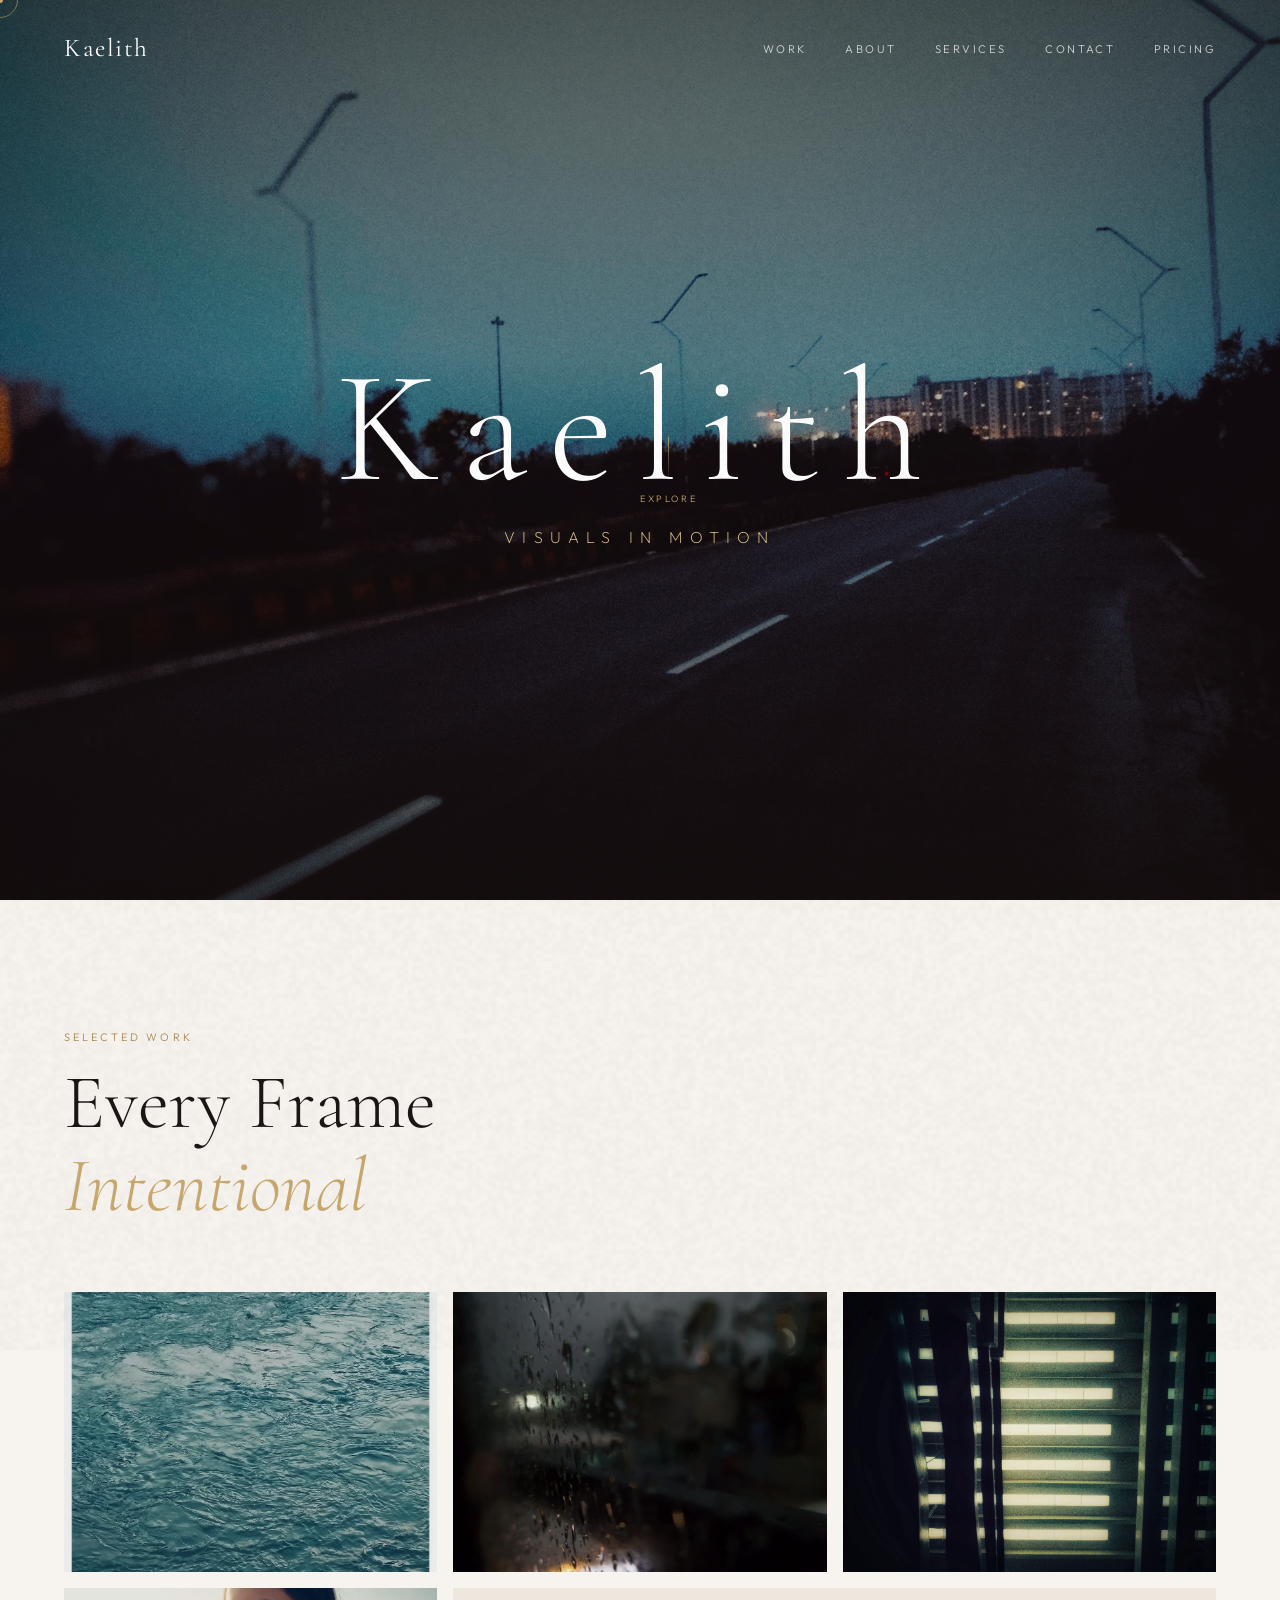
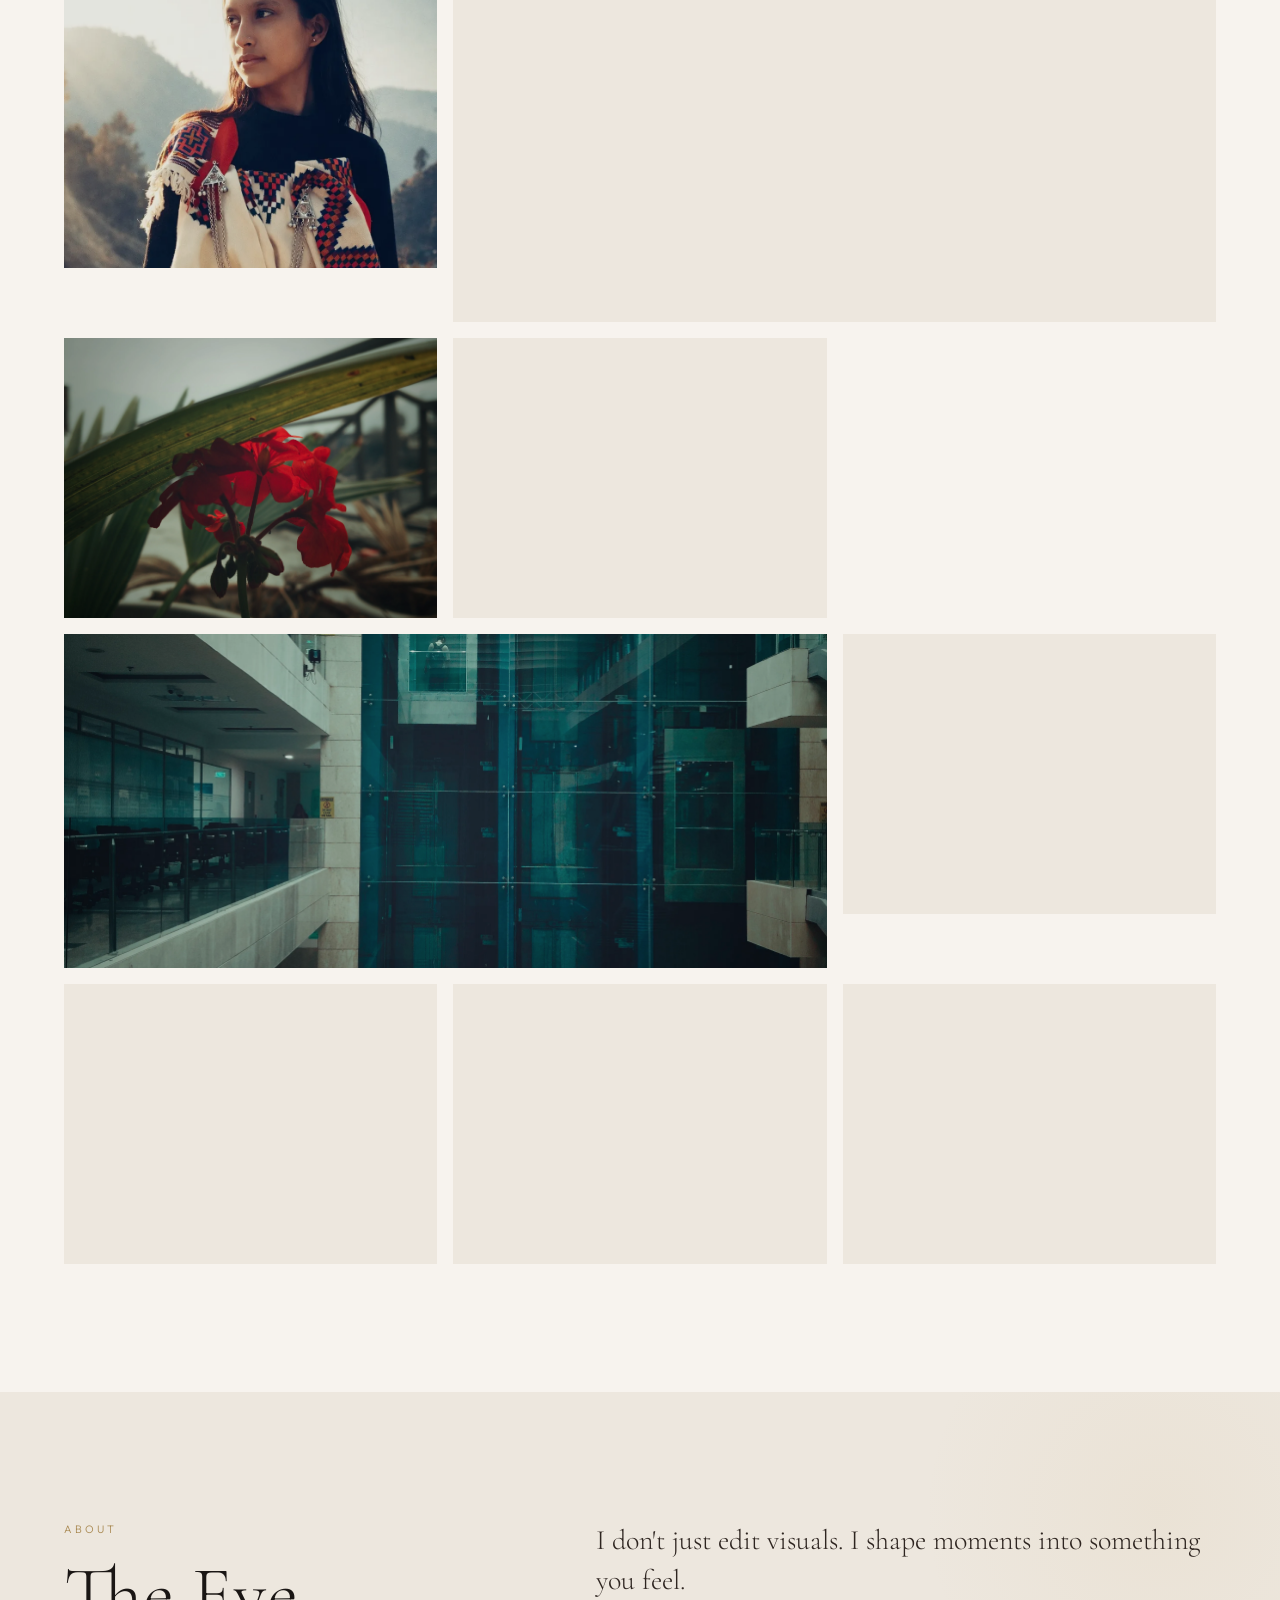
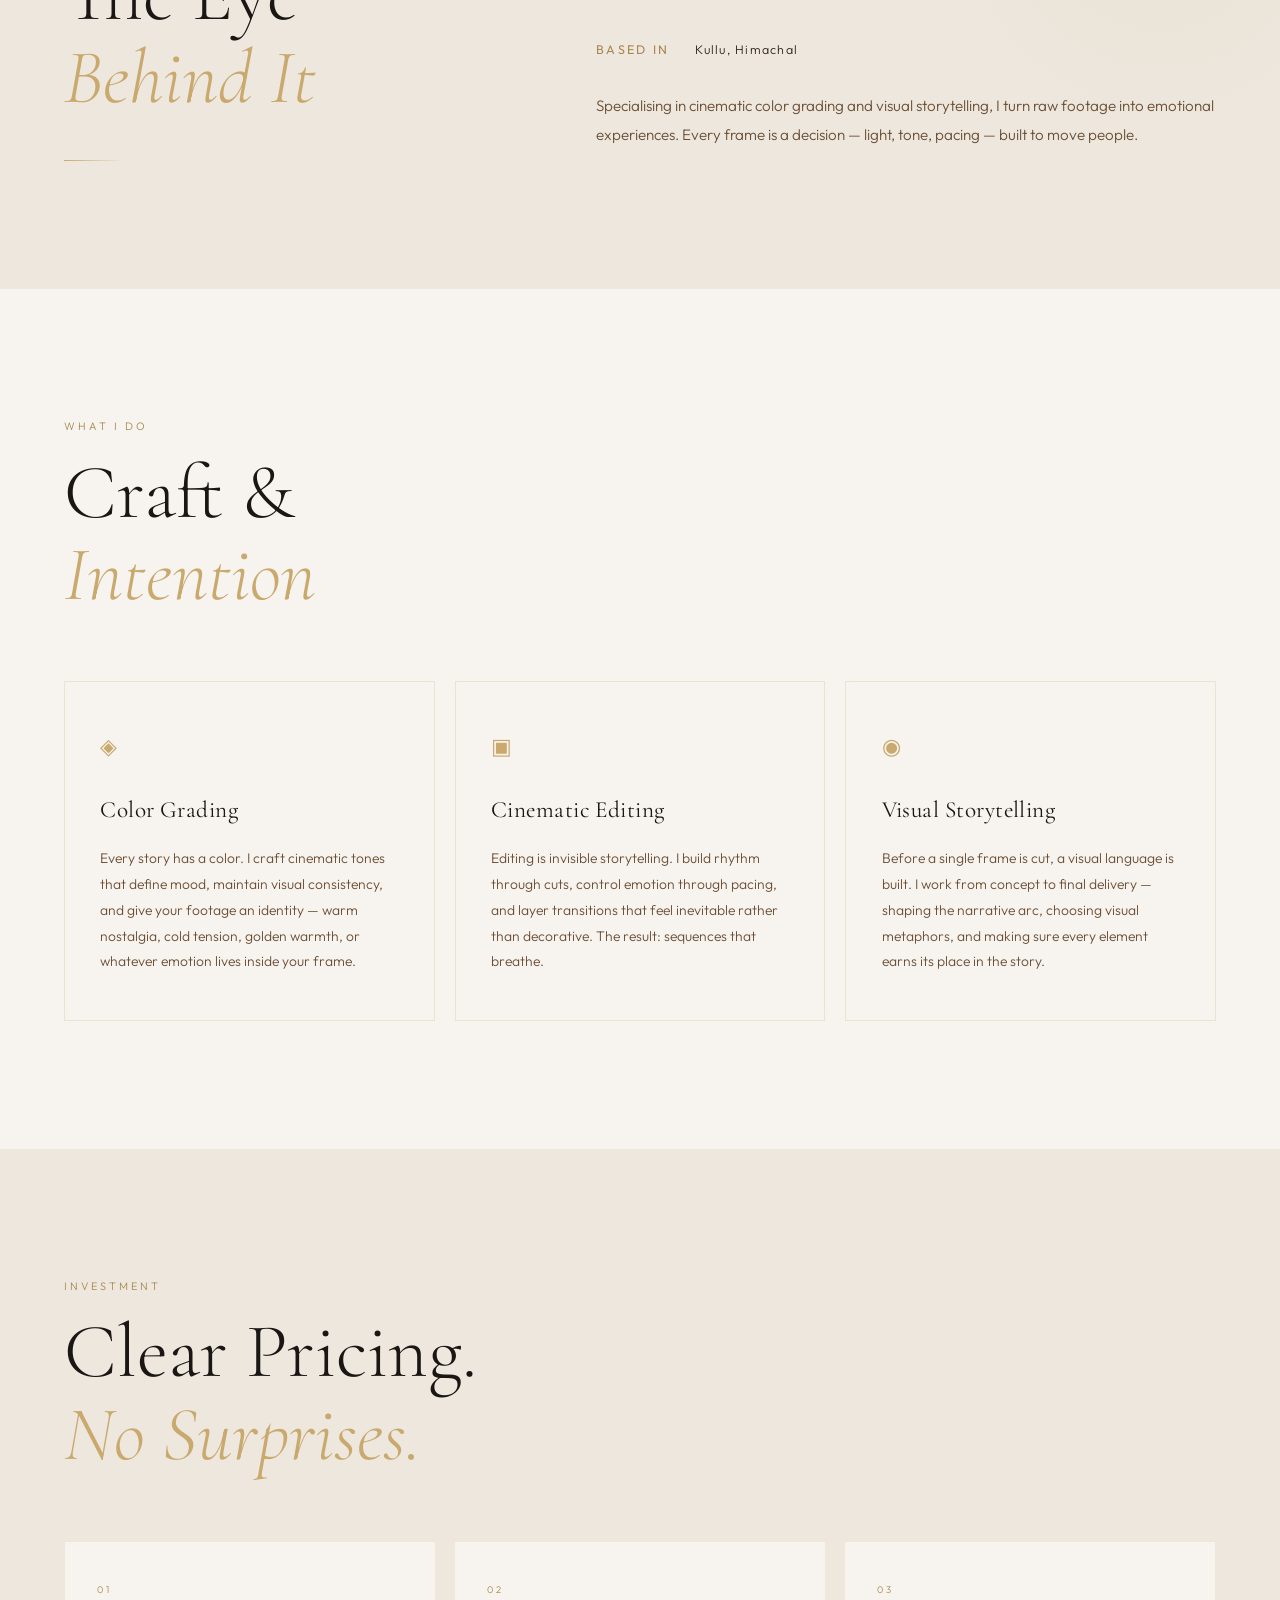
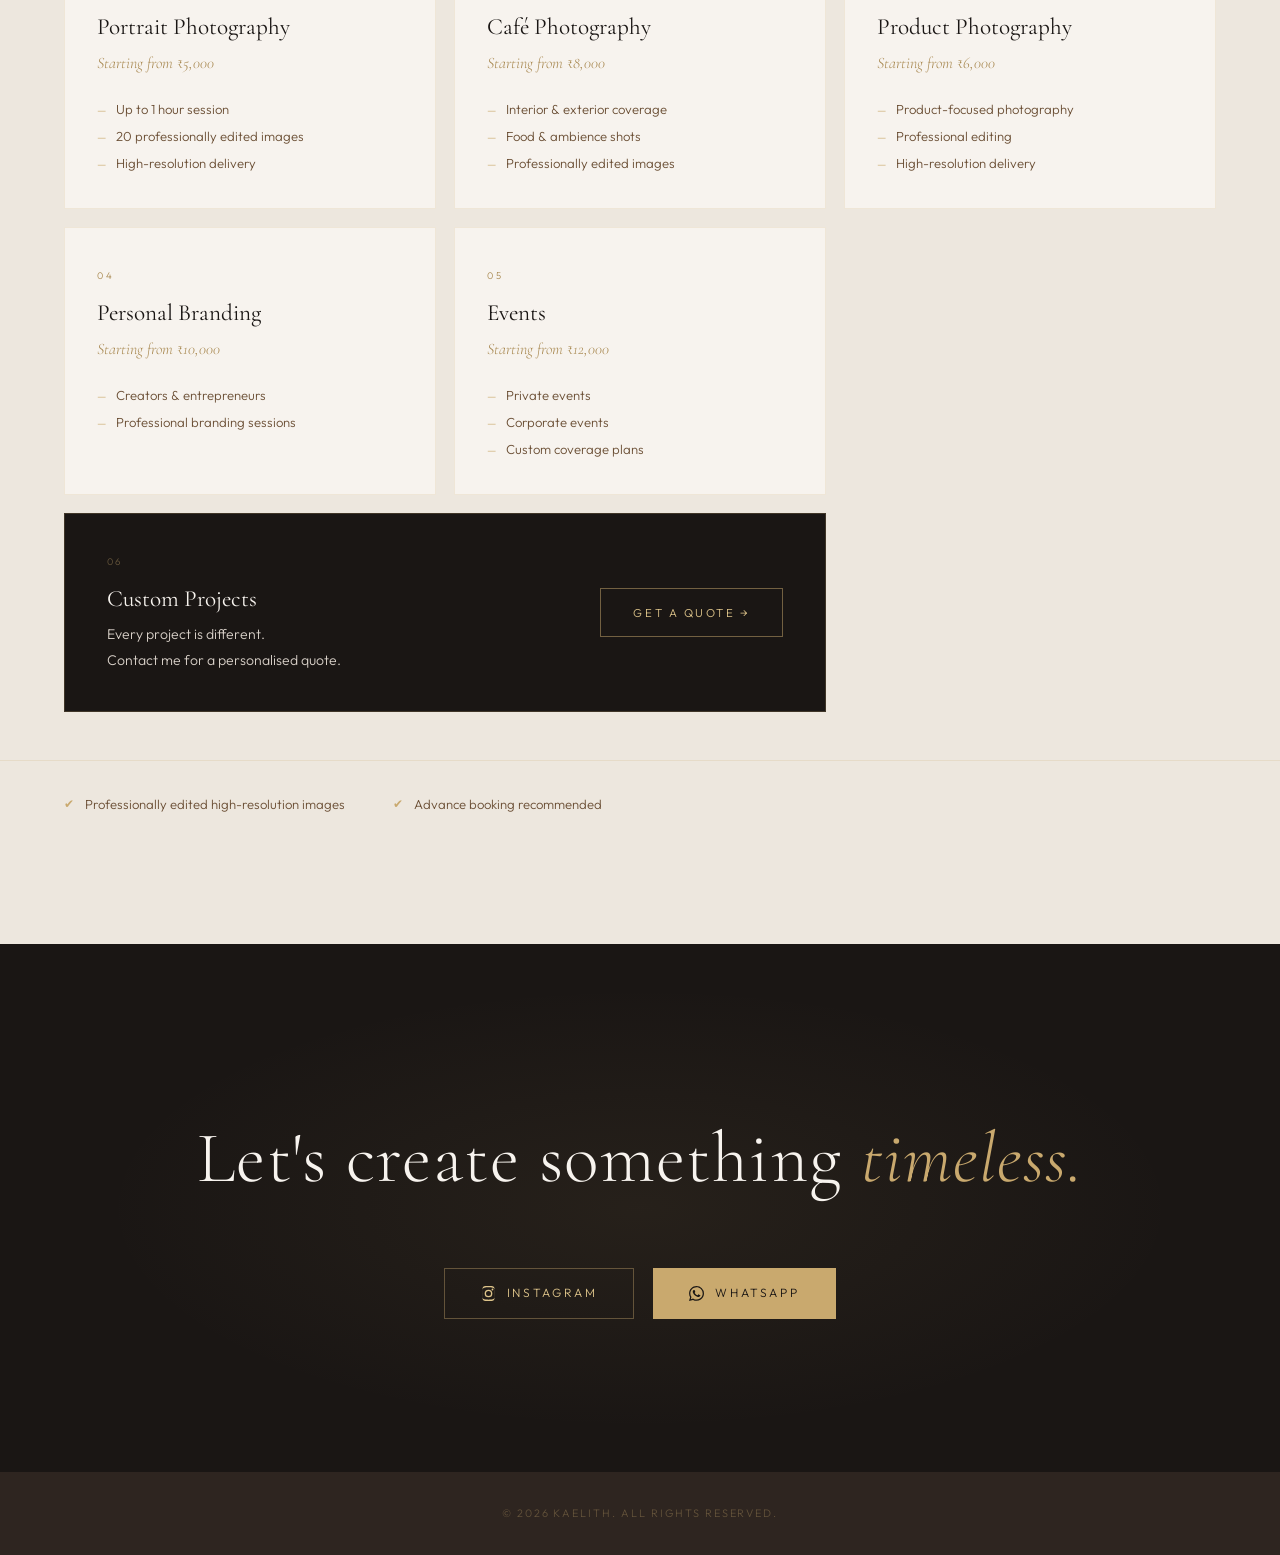
==== commit b90ef1ed: "Update contact link to WhatsApp" ====
--- a/index.html
+++ b/index.html
@@ -188,7 +188,7 @@
         <h3 class="pricing__name">Custom Projects</h3>
         <p class="pricing__desc">Every project is different.<br>Contact me for a personalised quote.</p>
       </div>
-      <a href="#contact" class="pricing__cta">Get a quote →</a>
+      <a href="https://wa.me/918627829711" class="pricing__cta">Get a quote →</a>
     </article>
 
   </div>
--- a/style.css
+++ b/style.css
@@ -622,15 +622,8 @@
   flex-shrink: 0;
 }
 
-/* Pricing responsive */
-@media (max-width: 1024px) {
-  .pricing__grid { grid-template-columns: repeat(2, 1fr); }
-  .pricing__card--custom { grid-column: span 2; }
-}
-@media (max-width: 500px) {
-  .pricing__grid { grid-template-columns: 1fr; }
-  .pricing__card--custom { grid-column: span 1; flex-direction: column; gap: 1.5rem; }
-}
+
+ 
 /* ═══════════════════════════════════════════════════
    CONTACT
 ═══════════════════════════════════════════════════ */
@@ -736,6 +729,15 @@
   .work__grid { grid-template-columns: 1fr; }
   .work__item:nth-child(5), .work__item:nth-child(8) { grid-column: span 1; }
 }
+/* Pricing responsive */
+@media (max-width: 1024px) {
+  .pricing__grid { grid-template-columns: repeat(2, 1fr); }
+  .pricing__card--custom { grid-column: span 2; }
+}
+@media (max-width: 500px) {
+  .pricing__grid { grid-template-columns: 1fr; }
+  .pricing__card--custom { grid-column: span 1; flex-direction: column; gap: 1.5rem; 
+                         }
 
 /* ── hide hardware cursor on desktop ───────────────────────── */
 @media (pointer: coarse) {
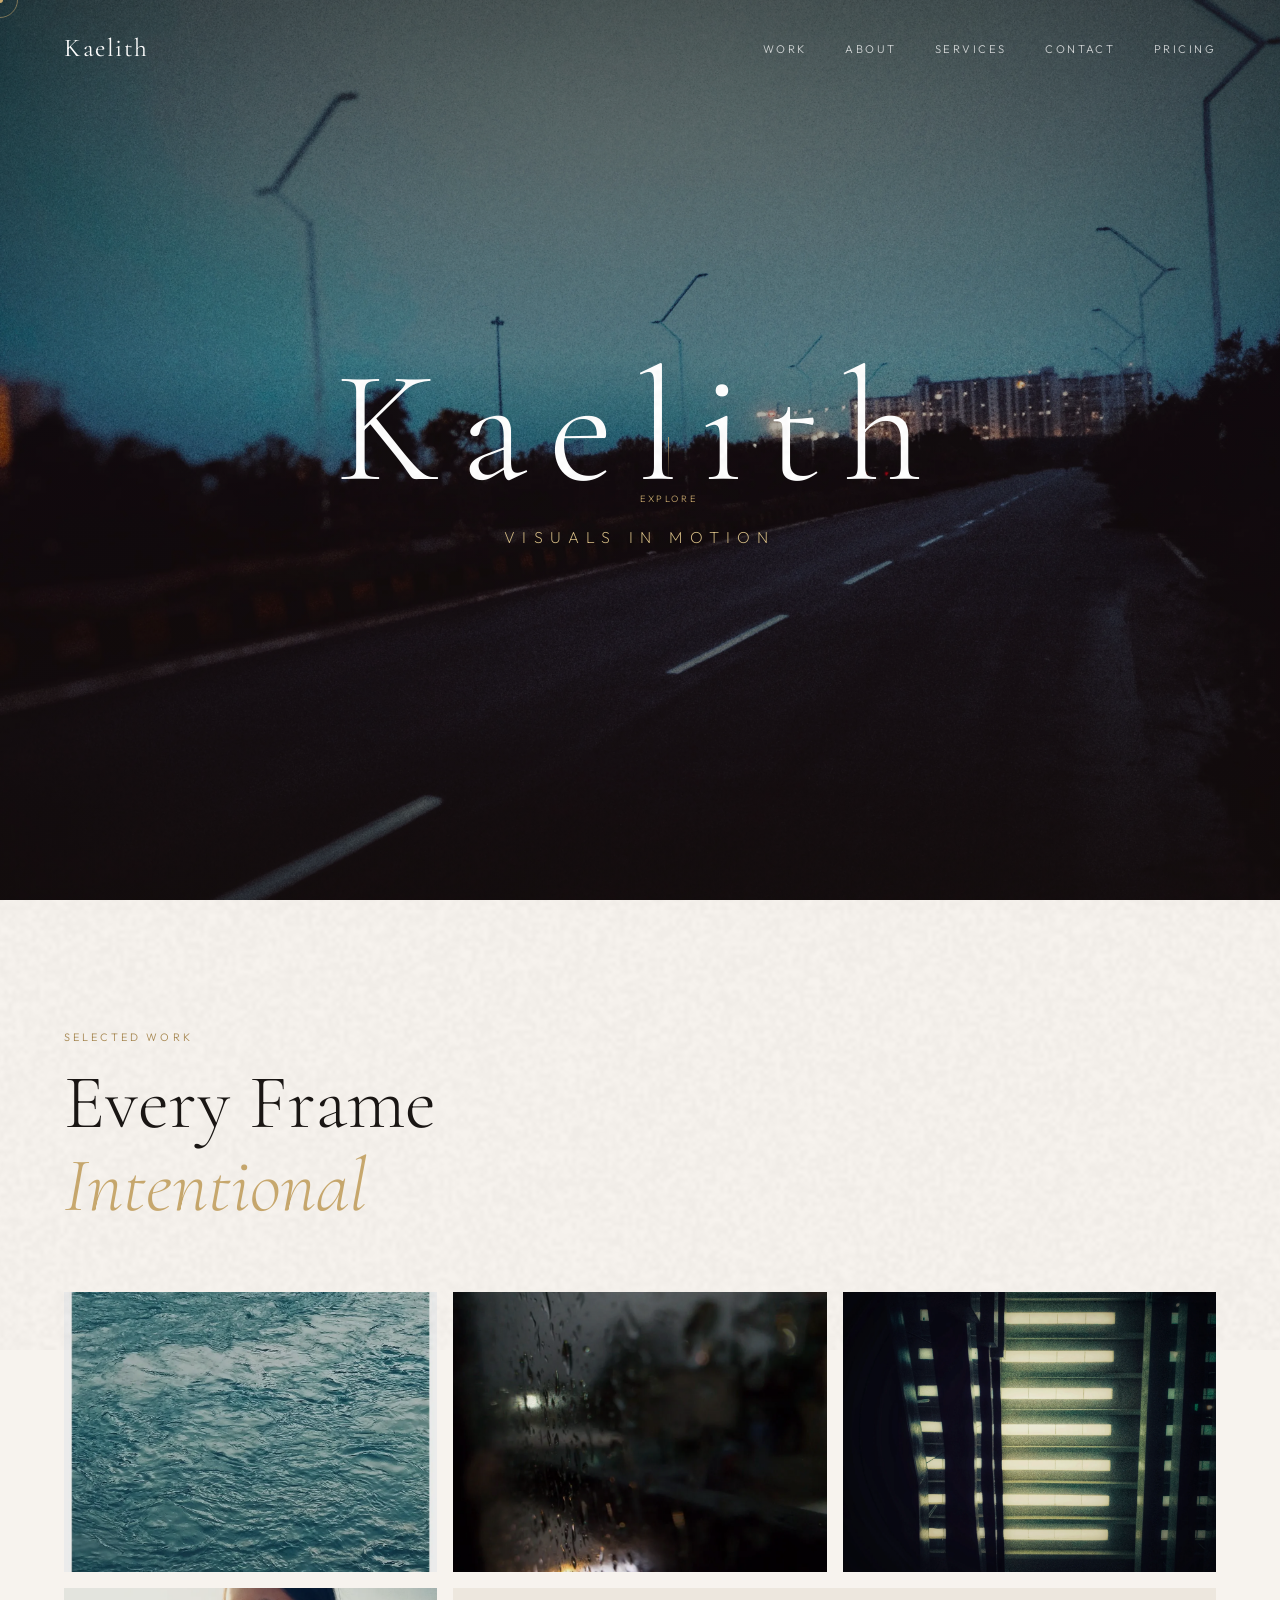
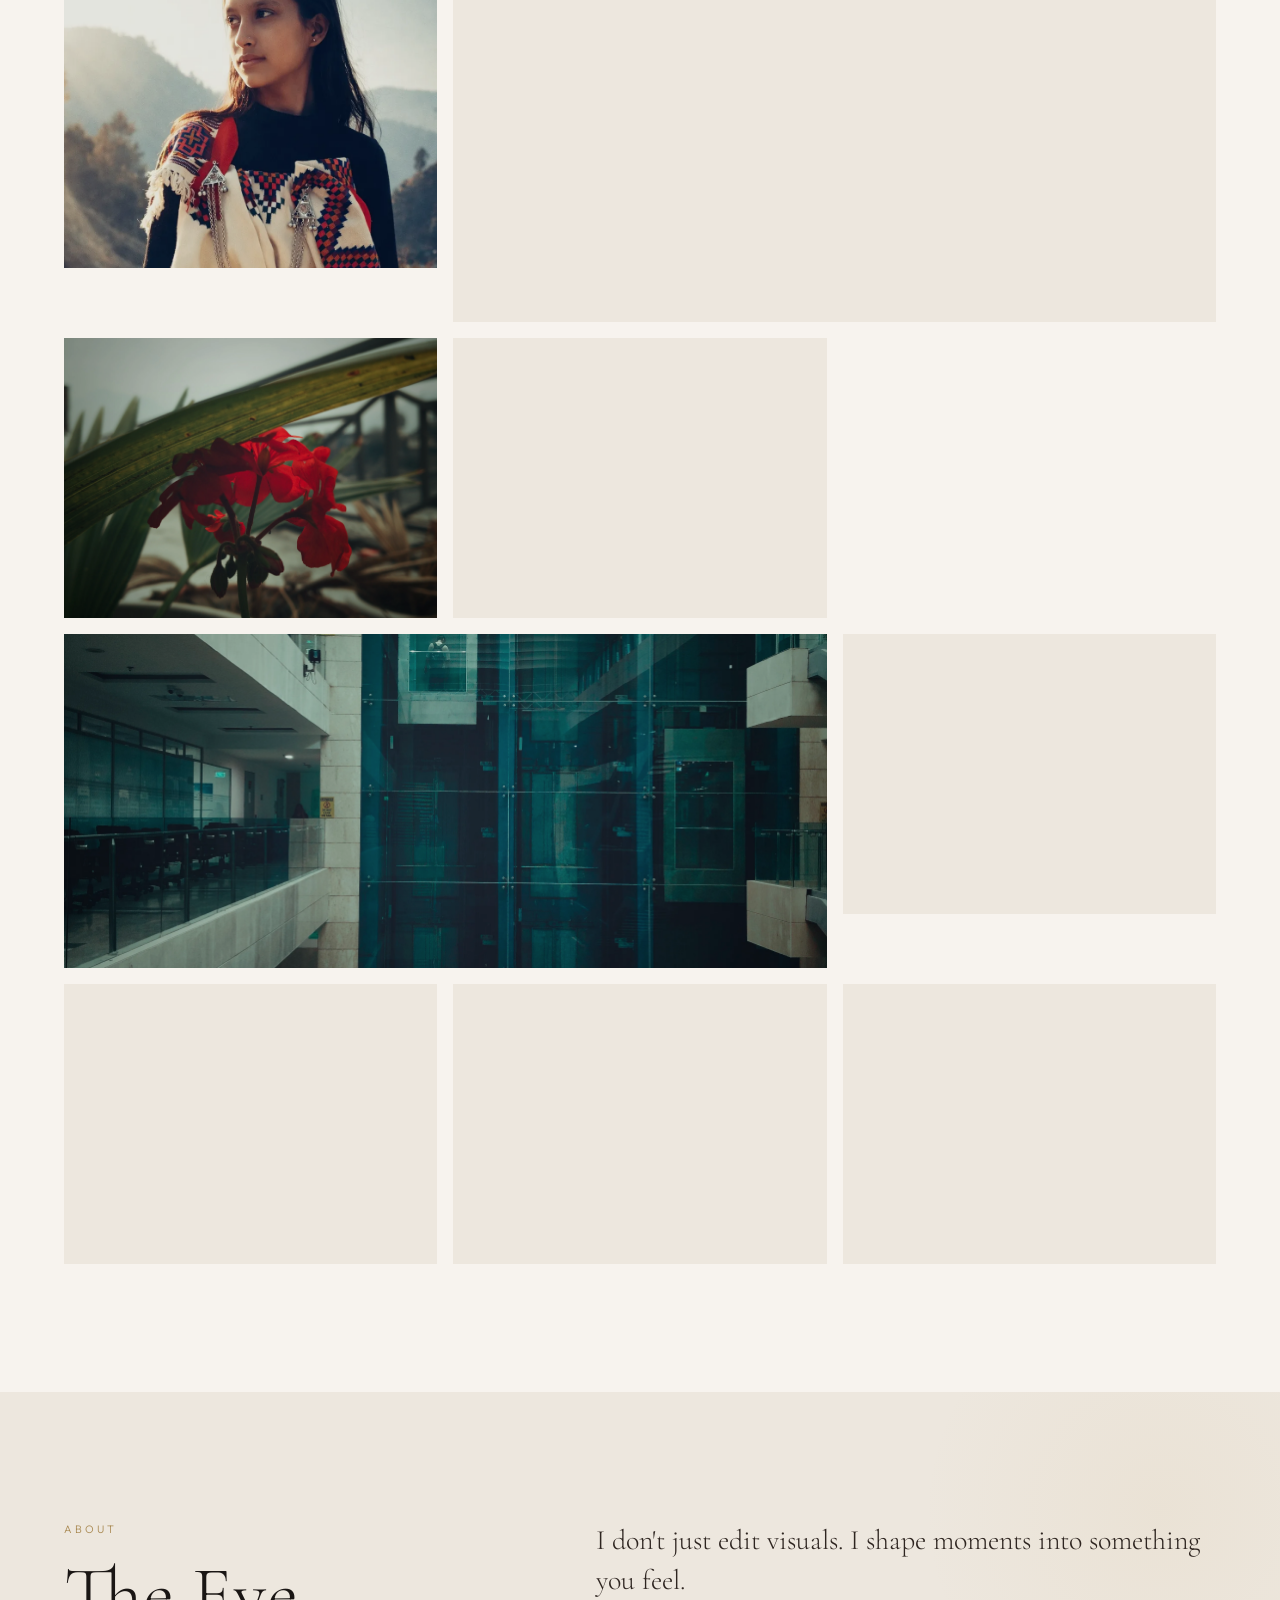
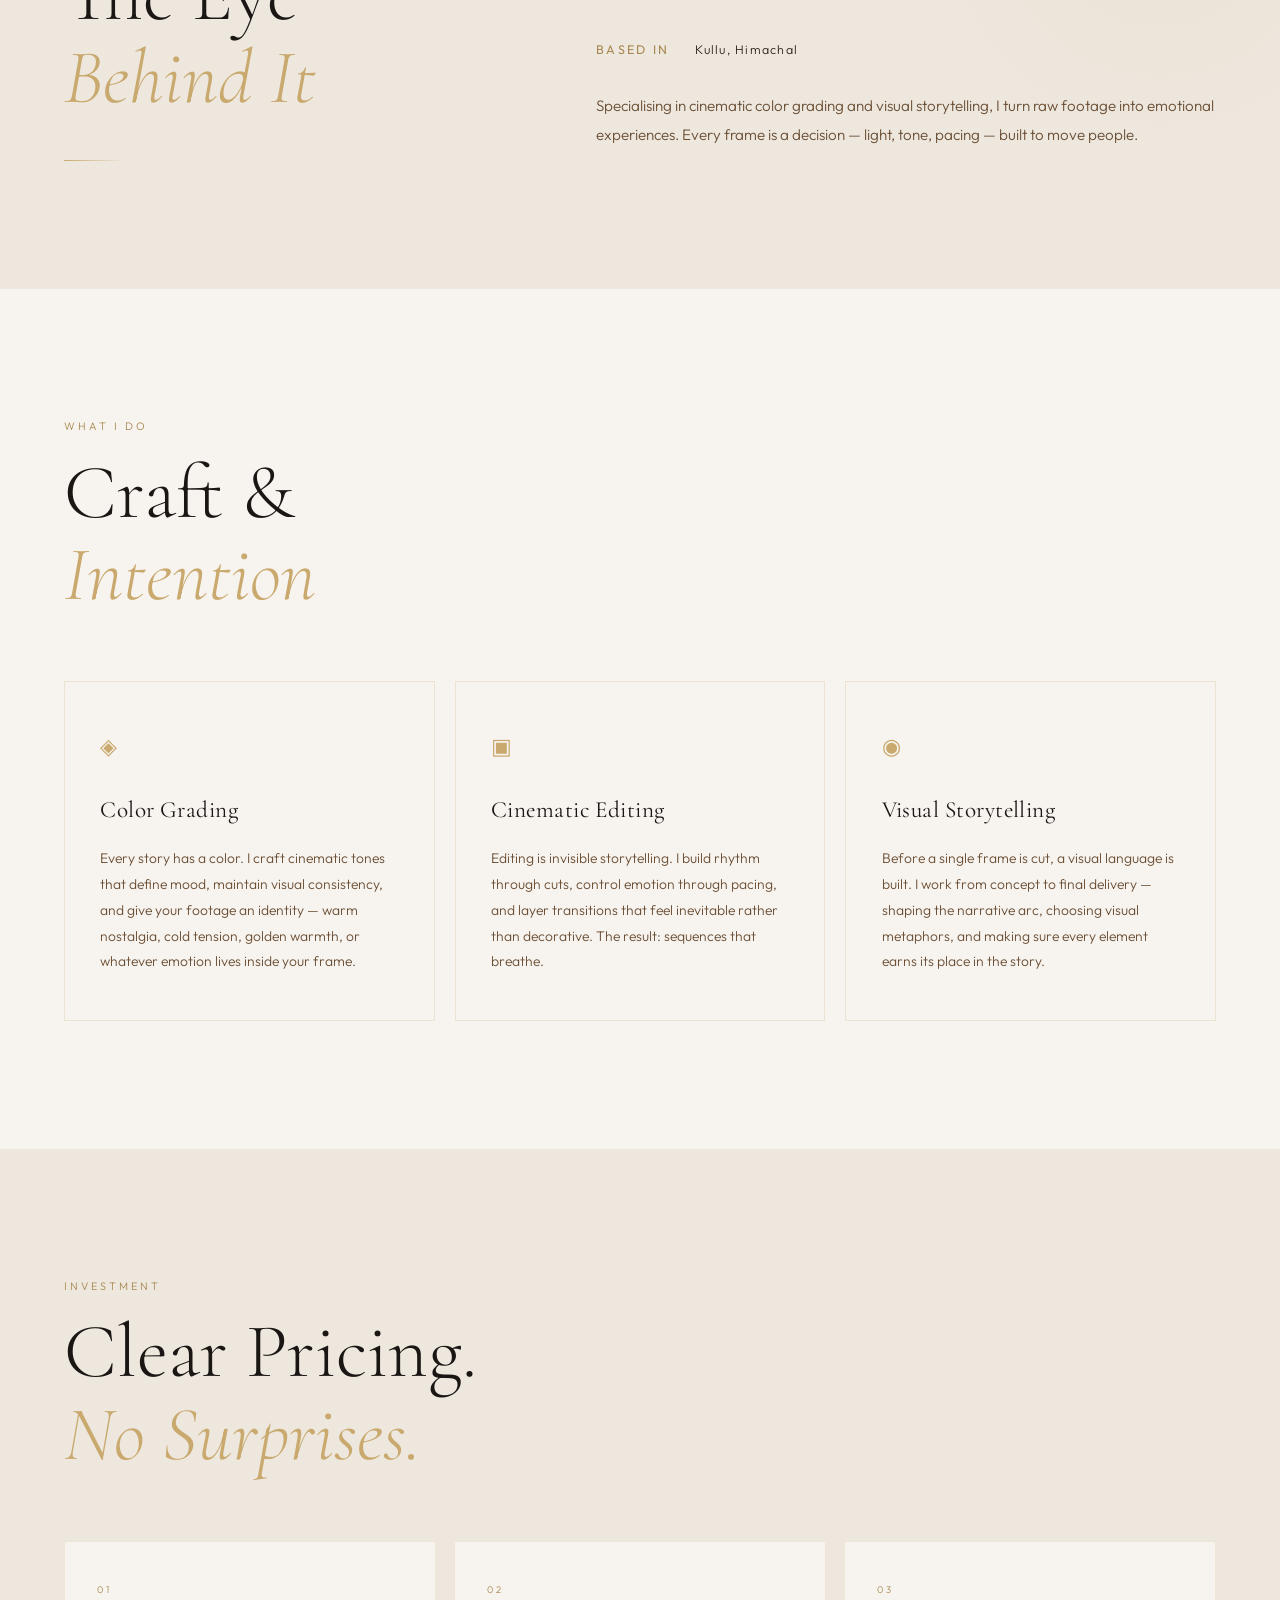
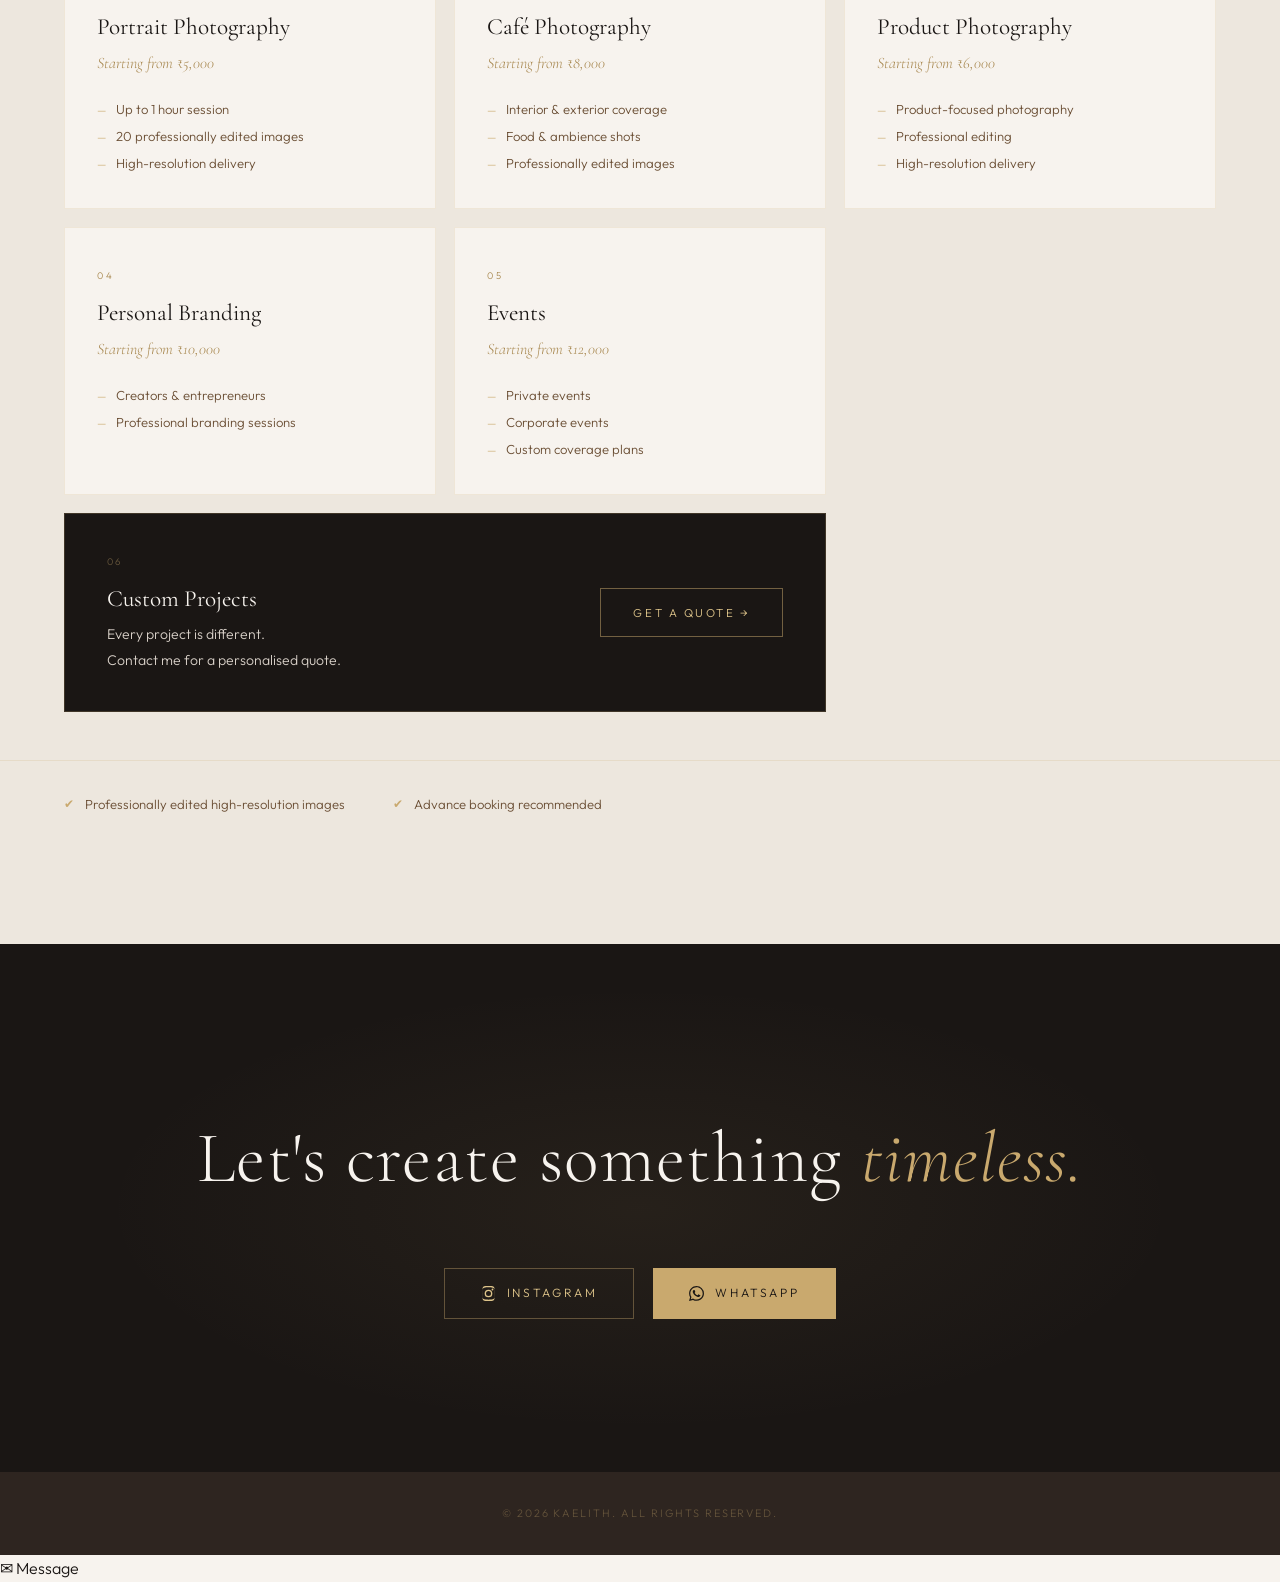
==== commit 9ebb07c0: "Add floating query button to index.html" ====
--- a/index.html
+++ b/index.html
@@ -220,6 +220,11 @@
   <!-- config.js must load BEFORE script.js -->
   <script src="config.js?v=2"></script>
   <script src="script.js" defer></script>
+  <!-- ── FLOATING QUERY BUTTON ── -->
+<a href="query (1).html" class="float-query" aria-label="Send a query">
+  <span class="float-query__icon">✉</span>
+  <span class="float-query__text">Message</span>
+</a>
 
 </body>
 </html>
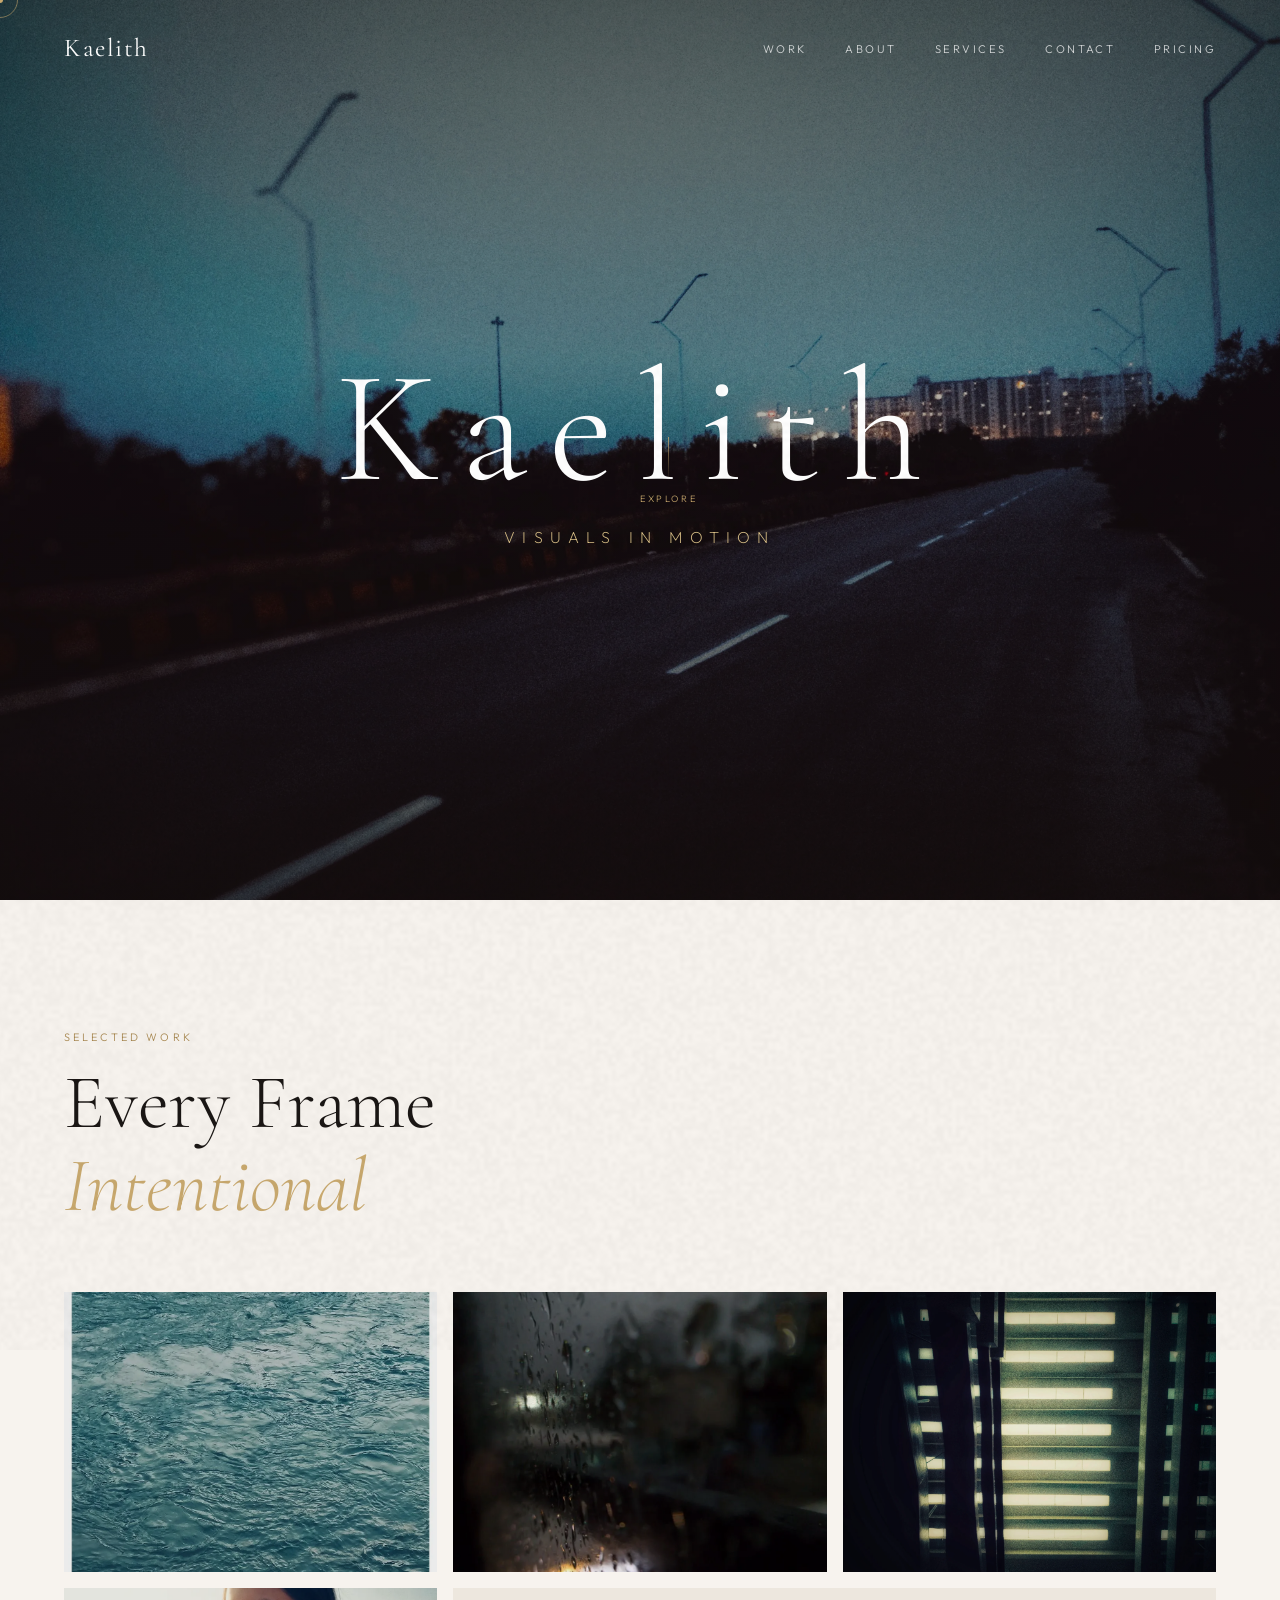
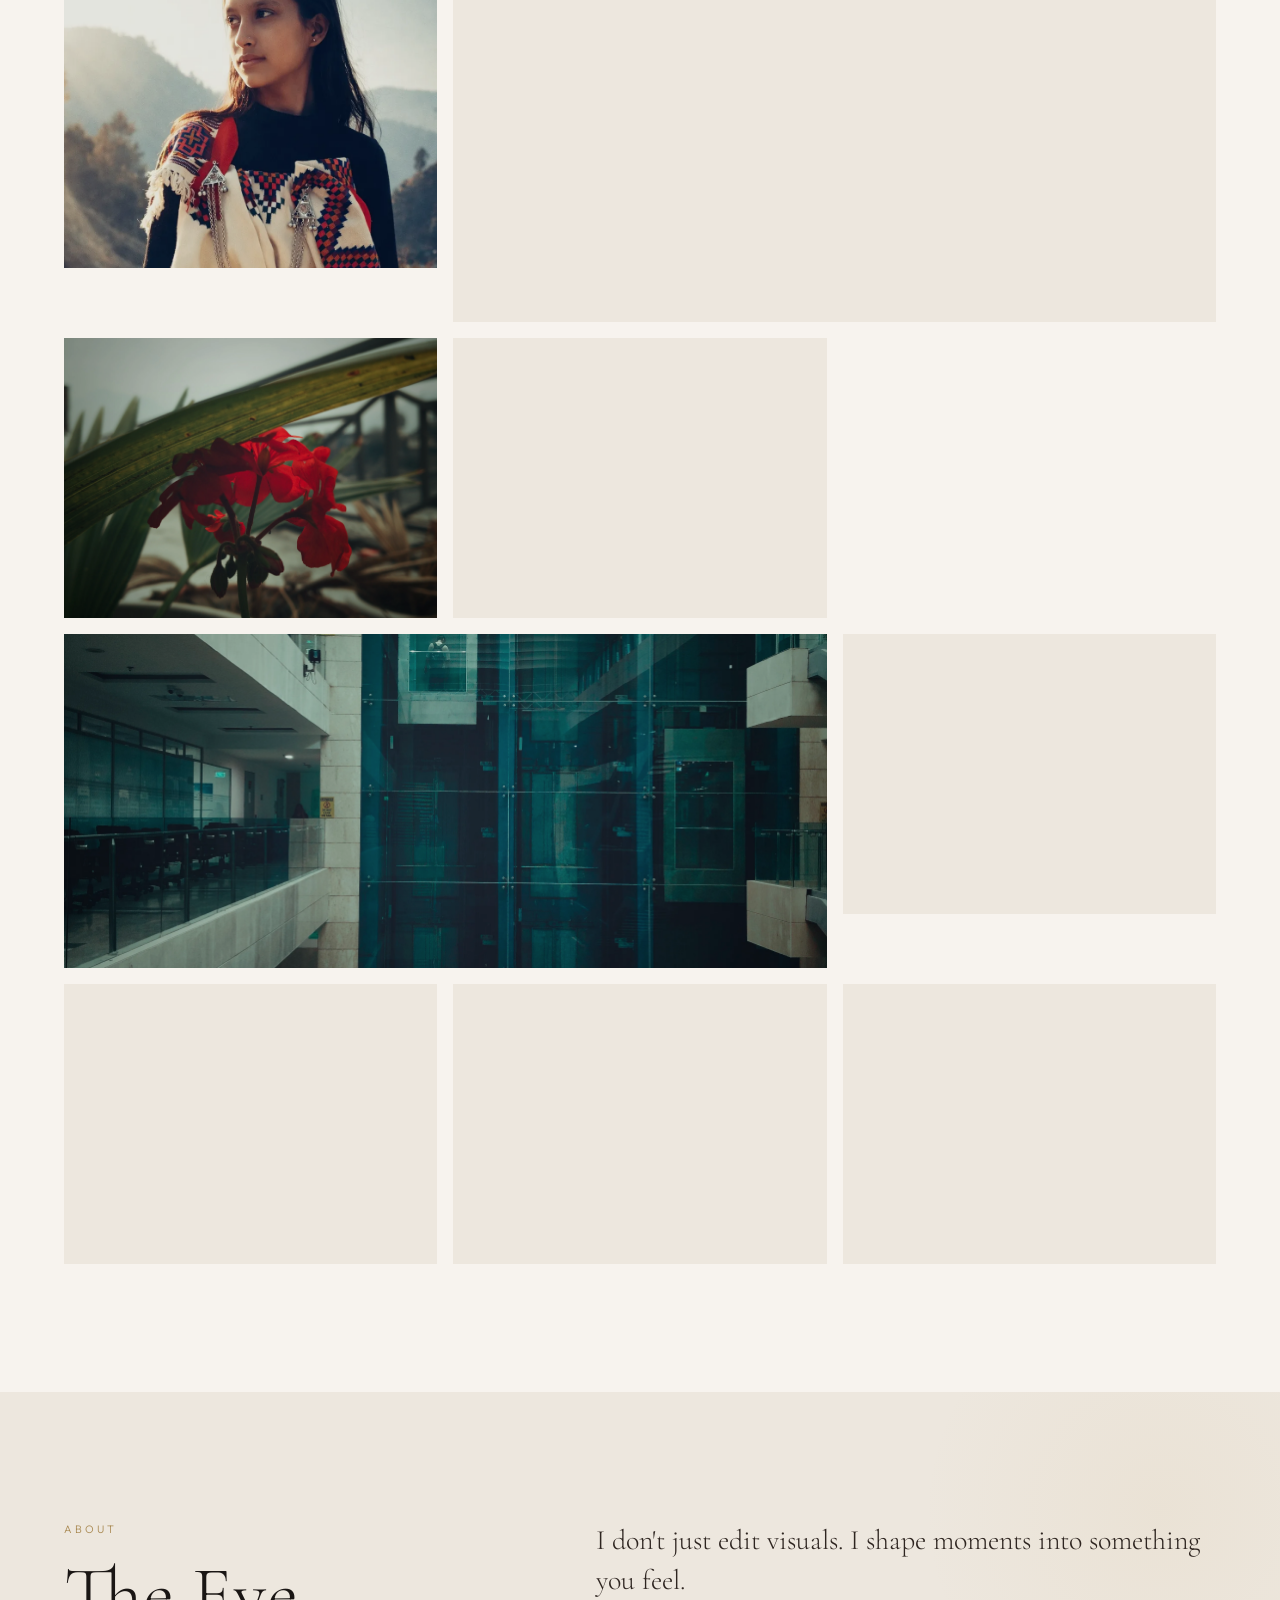
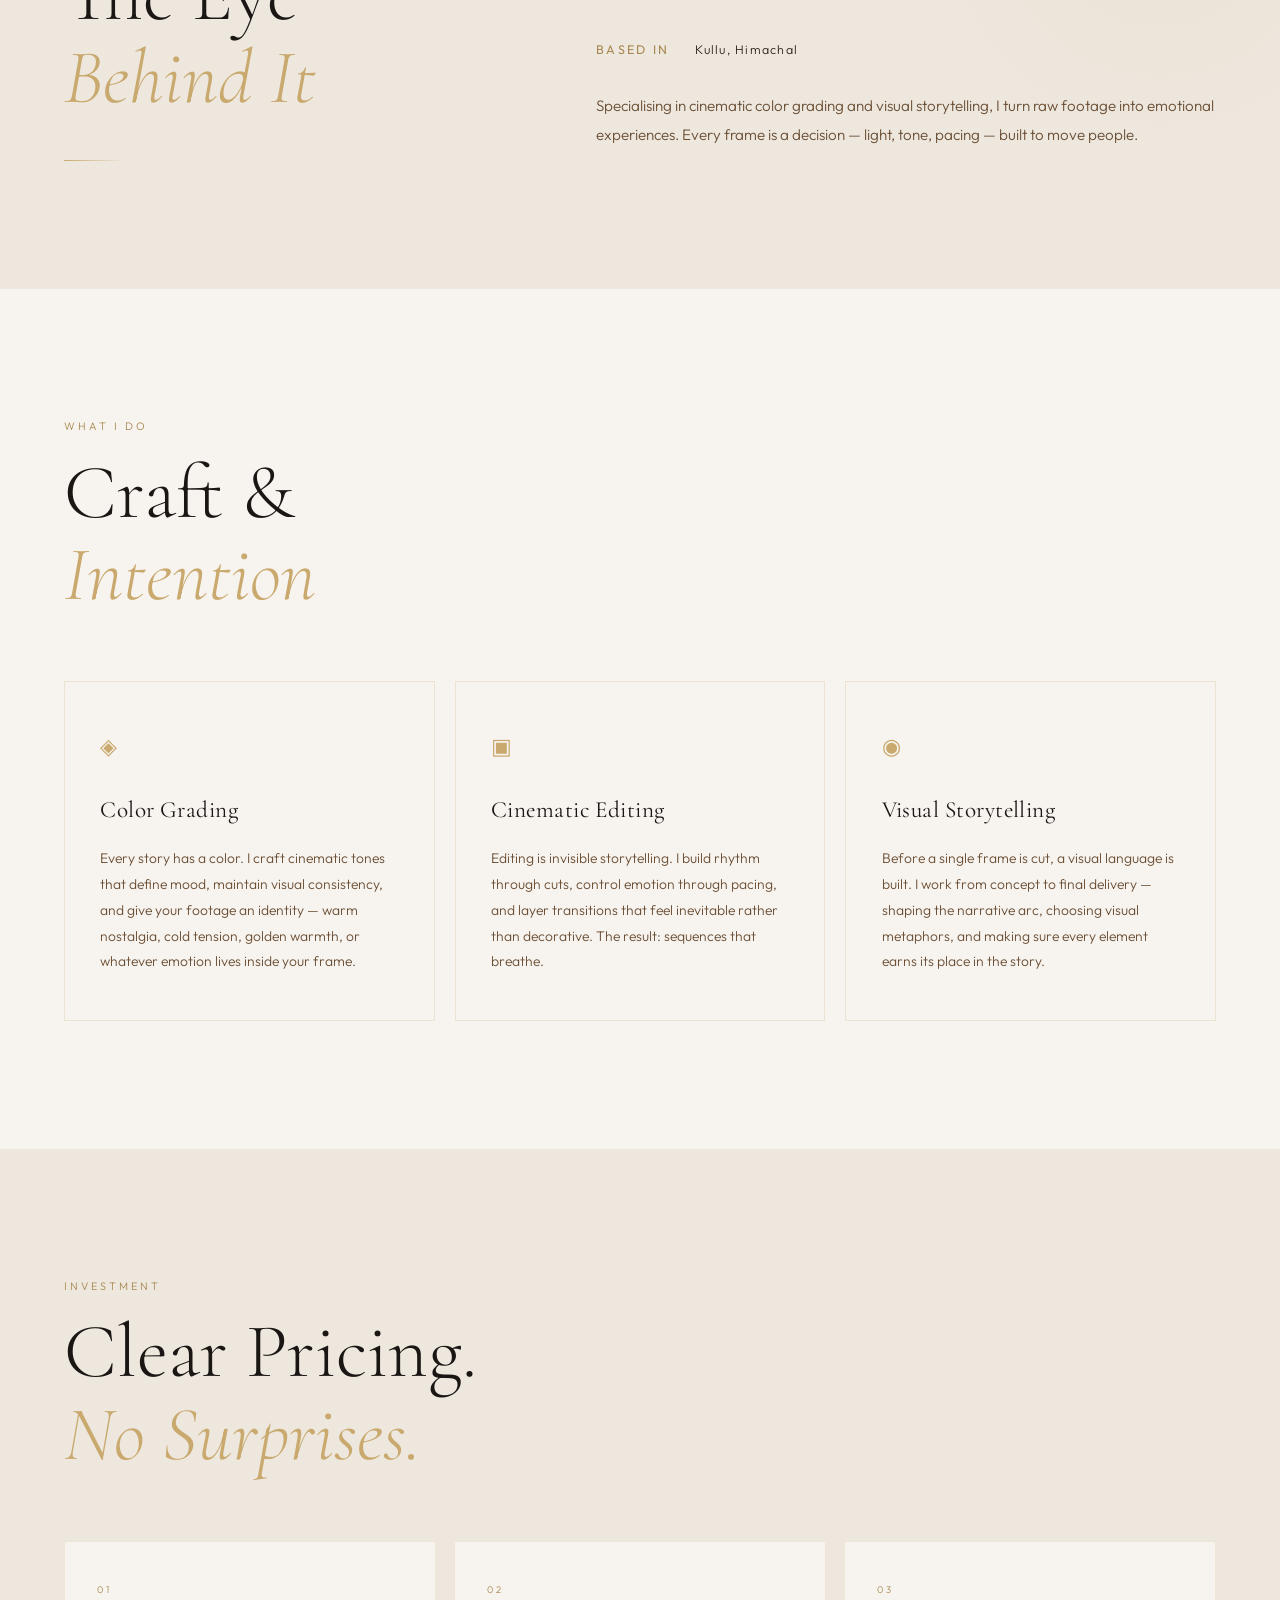
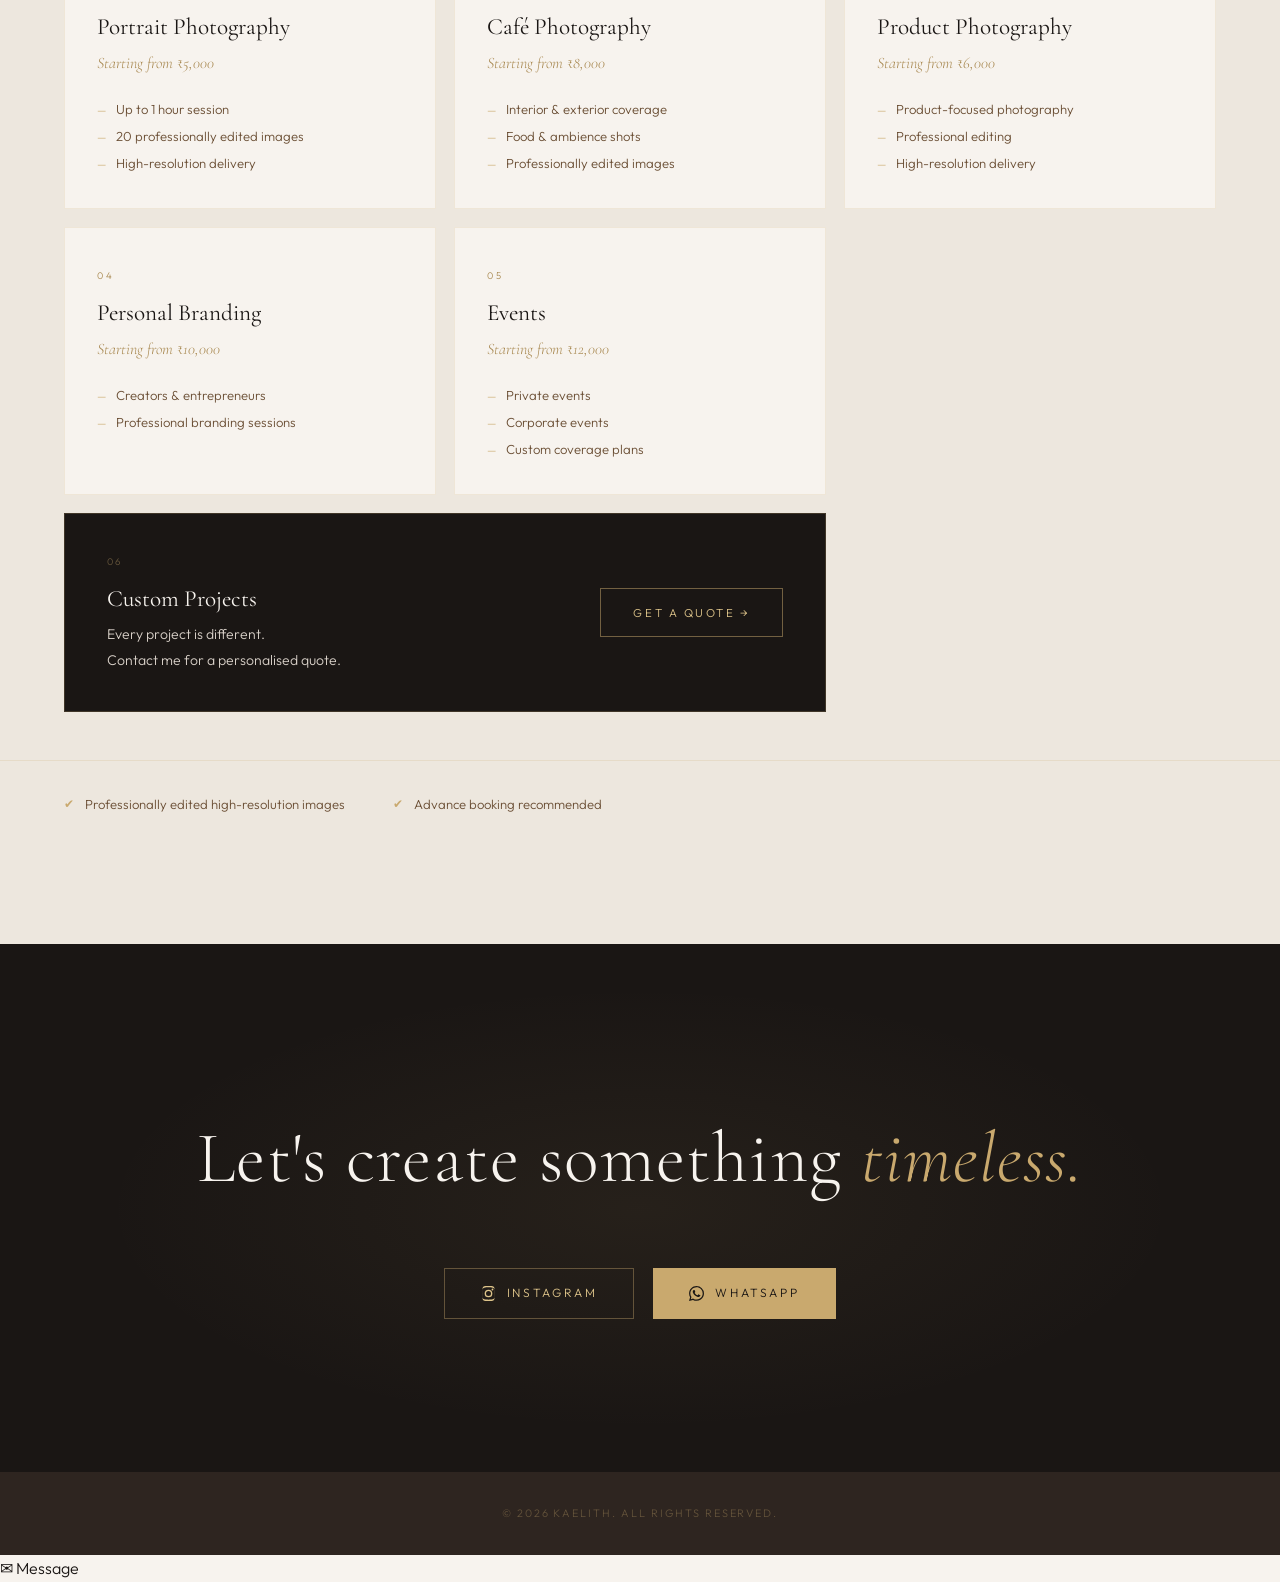
==== commit 1b3c4bbd: "Fix link encoding for query button in index.html" ====
--- a/index.html
+++ b/index.html
@@ -221,10 +221,12 @@
   <script src="config.js?v=2"></script>
   <script src="script.js" defer></script>
   <!-- ── FLOATING QUERY BUTTON ── -->
-<a href="query (1).html" class="float-query" aria-label="Send a query">
-  <span class="float-query__icon">✉</span>
-  <span class="float-query__text">Message</span>
-</a>
+  <a href="query%20(1).html" class="float-query" aria-label="Send a query">
+    <span class="float-query__icon">✉</span>
+    <span class="float-query__text">Message</span>
+  </a>
 
 </body>
 </html>
+
+
--- a/style.css
+++ b/style.css
@@ -744,3 +744,47 @@
   body { cursor: auto; }
   .cursor-dot, .cursor-ring { display: none; }
 }
+   /* ── FLOATING QUERY BUTTON ─────────────────────────── */
+.float-query {
+  position: fixed;
+  bottom: 2rem;
+  right: 2rem;
+  z-index: 500;
+  display: flex;
+  align-items: center;
+  gap: 0.6rem;
+  padding: 0.75rem 1.4rem;
+  background: var(--ink);
+  border: 1px solid rgba(201,169,110,0.35);
+  color: var(--gold-light);
+  font-family: var(--font-body);
+  font-size: 0.7rem;
+  font-weight: 300;
+  letter-spacing: 0.2em;
+  text-transform: uppercase;
+  text-decoration: none;
+  transition: background 0.38s, color 0.38s,
+              border-color 0.38s, transform 0.38s var(--ease-silk),
+              box-shadow 0.38s;
+  animation: floatIn 1s var(--ease-silk) 1.5s both;
+}
+.float-query:hover {
+  background: var(--gold);
+  color: var(--ink);
+  border-color: var(--gold);
+  transform: translateY(-4px);
+  box-shadow: 0 16px 36px rgba(201,169,110,0.3);
+}
+.float-query__icon { font-size: 0.85rem; }
+
+@keyframes floatIn {
+  from { opacity: 0; transform: translateY(20px); }
+  to   { opacity: 1; transform: translateY(0); }
+}
+
+/* Mobile — icon only, no text */
+@media (max-width: 500px) {
+  .float-query { padding: 0.85rem; border-radius: 50%; width: 48px; height: 48px; justify-content: center; }
+  .float-query__text { display: none; }
+  .float-query__icon { font-size: 1.1rem; }
+}
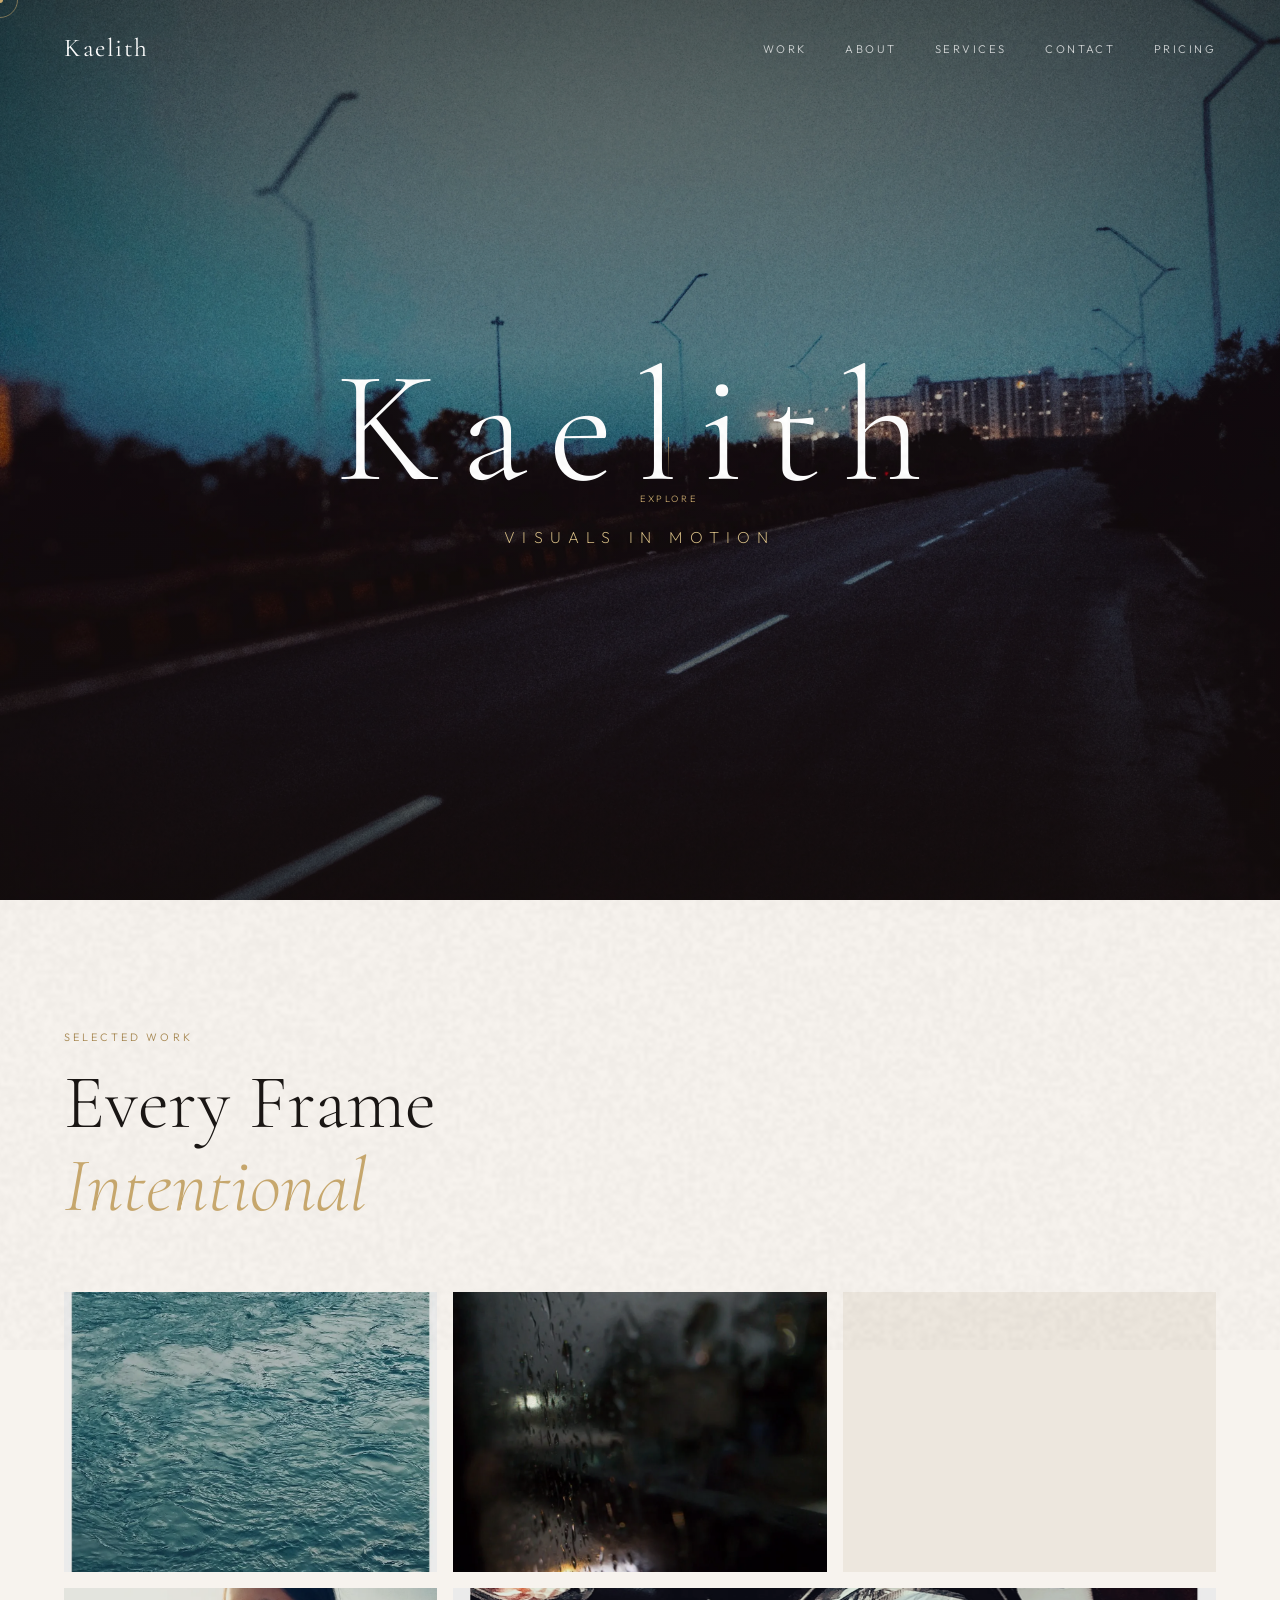
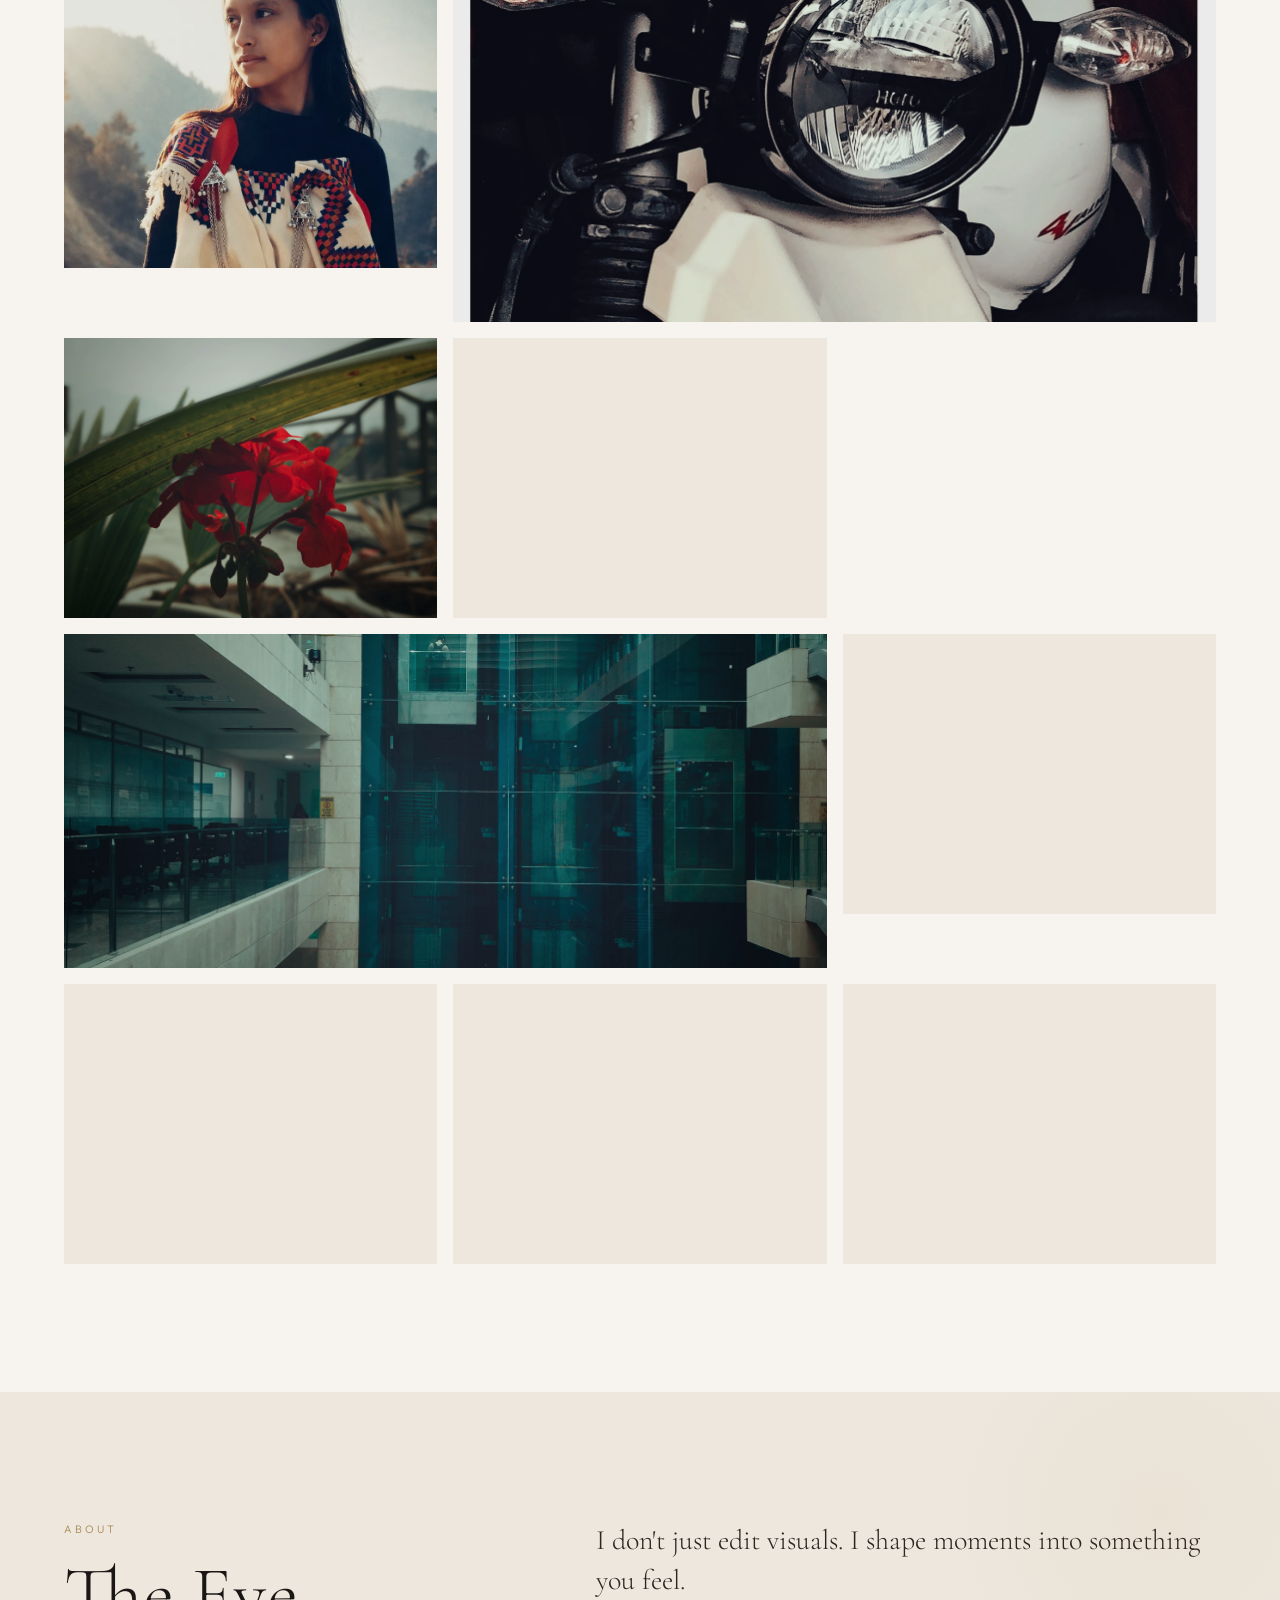
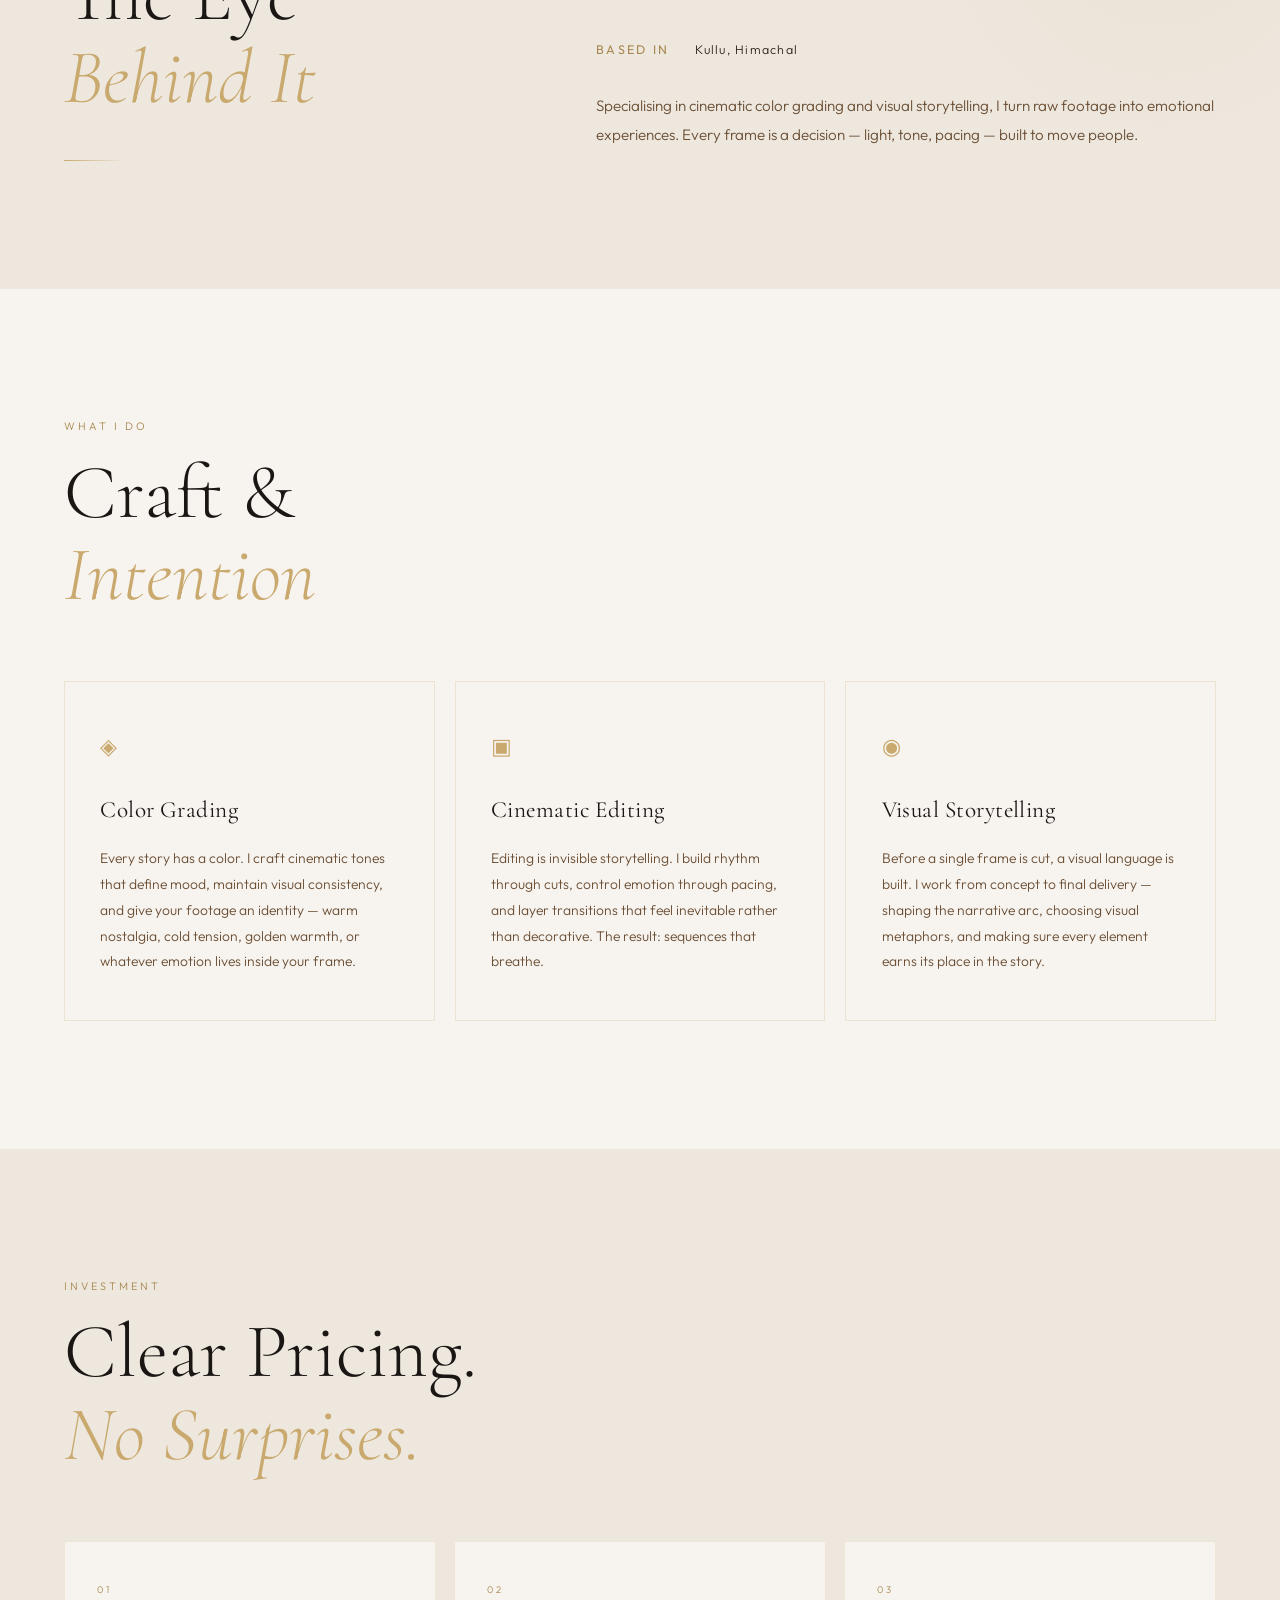
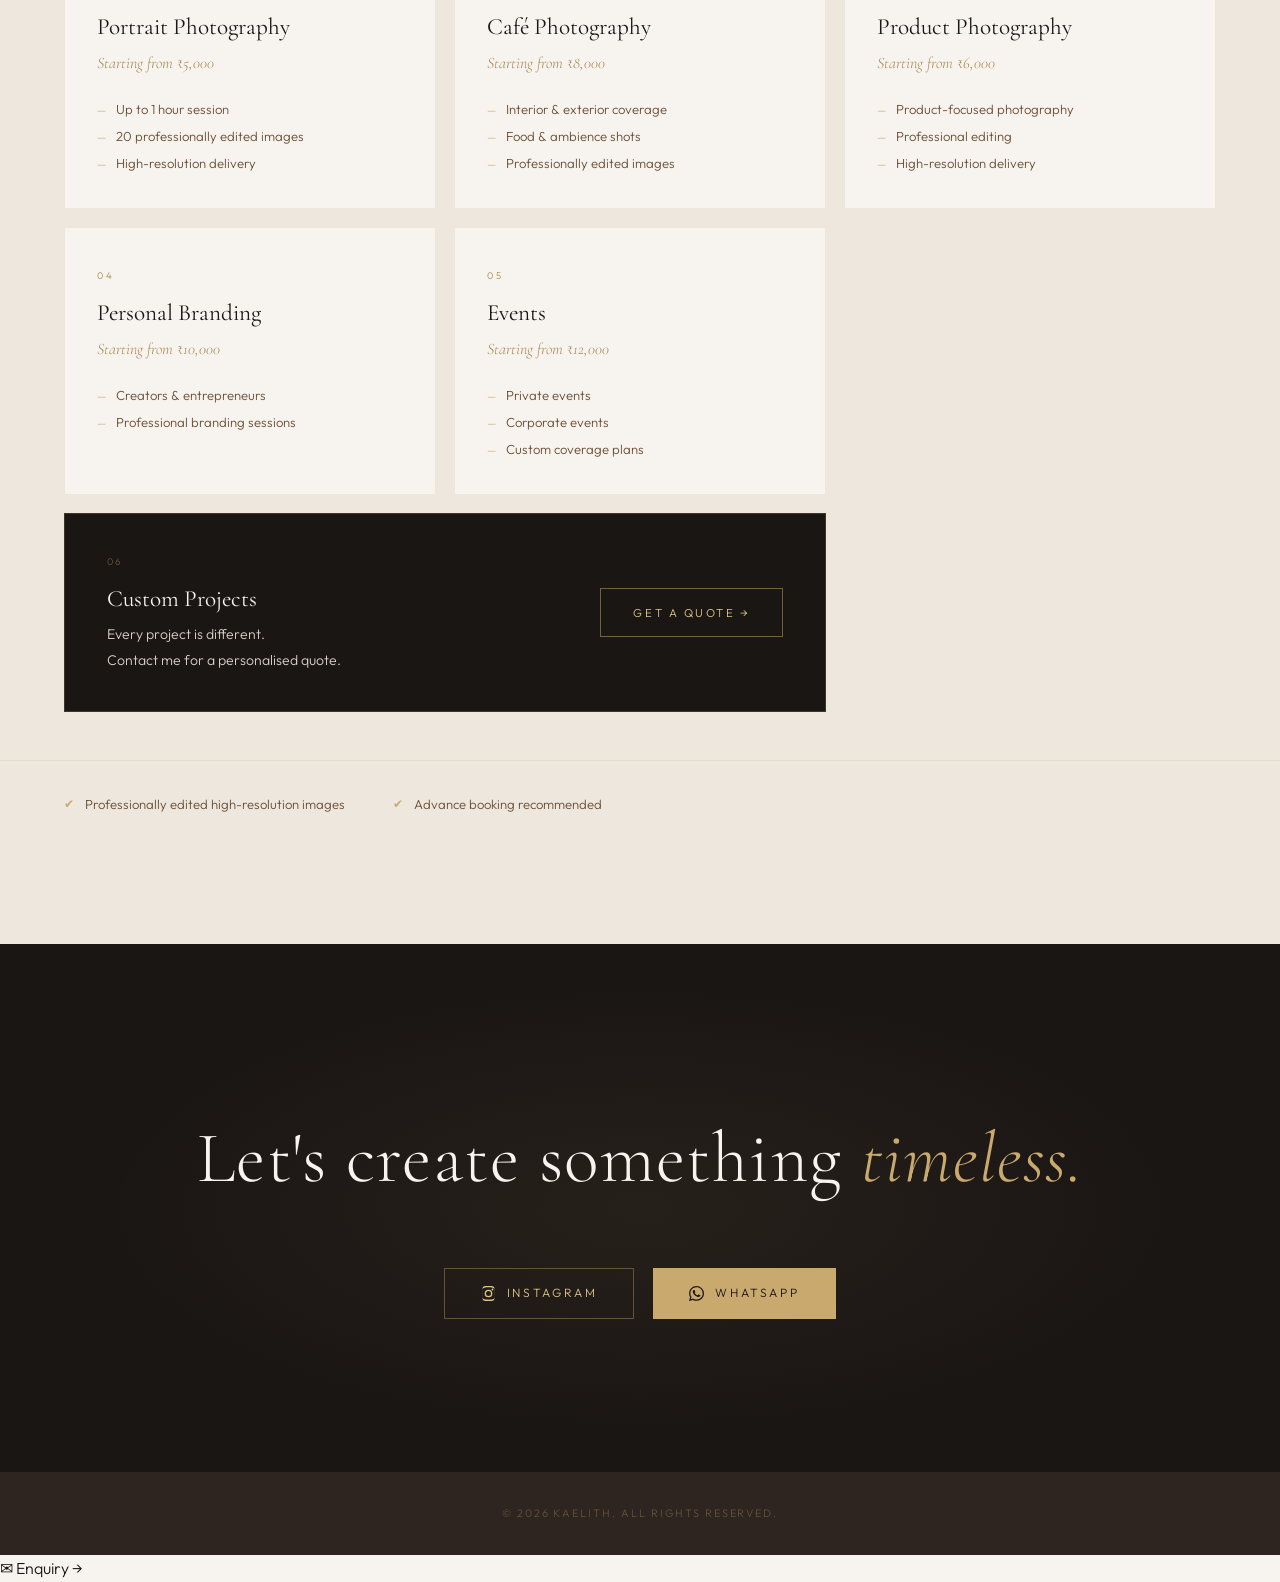
==== commit fef38ea7: "Update floating query button text and style" ====
--- a/index.html
+++ b/index.html
@@ -220,11 +220,11 @@
   <!-- config.js must load BEFORE script.js -->
   <script src="config.js?v=2"></script>
   <script src="script.js" defer></script>
-  <!-- ── FLOATING QUERY BUTTON ── -->
-  <a href="query%20(1).html" class="float-query" aria-label="Send a query">
-    <span class="float-query__icon">✉</span>
-    <span class="float-query__text">Message</span>
-  </a>
+<!-- ── FLOATING QUERY BUTTON ── -->
+<a href="query%20(1).html" class="float-query" aria-label="Send a query">
+  <span class="float-query__icon">✉</span>
+  <span class="float-query__text">Enquiry →</span>
+</a>
 
 </body>
 </html>
--- a/style.css
+++ b/style.css
@@ -766,7 +766,31 @@
   transition: background 0.38s, color 0.38s,
               border-color 0.38s, transform 0.38s var(--ease-silk),
               box-shadow 0.38s;
-  animation: floatIn 1s var(--ease-silk) 1.5s both;
+  opacity: 1;
+}
+/* ── FLOATING QUERY BUTTON ─────────────────────────── */
+.float-query {
+  position: fixed;
+  bottom: 2.5rem;
+  right: 2.5rem;
+  z-index: 500;
+  display: flex;
+  align-items: center;
+  gap: 0.6rem;
+  padding: 1rem 1.8rem;
+  background: var(--ink);
+  border: 1px solid rgba(201,169,110,0.35);
+  color: var(--gold-light);
+  font-family: var(--font-body);
+  font-size: 0.78rem;
+  font-weight: 300;
+  letter-spacing: 0.2em;
+  text-transform: uppercase;
+  text-decoration: none;
+  opacity: 1;
+  transition: background 0.38s, color 0.38s,
+              border-color 0.38s, transform 0.38s var(--ease-silk),
+              box-shadow 0.38s;
 }
 .float-query:hover {
   background: var(--gold);
@@ -775,16 +799,14 @@
   transform: translateY(-4px);
   box-shadow: 0 16px 36px rgba(201,169,110,0.3);
 }
-.float-query__icon { font-size: 0.85rem; }
-
-@keyframes floatIn {
-  from { opacity: 0; transform: translateY(20px); }
-  to   { opacity: 1; transform: translateY(0); }
-}
-
-/* Mobile — icon only, no text */
+.float-query__icon { font-size: 1rem; }
+.float-query__text { display: inline; }
+
 @media (max-width: 500px) {
-  .float-query { padding: 0.85rem; border-radius: 50%; width: 48px; height: 48px; justify-content: center; }
-  .float-query__text { display: none; }
-  .float-query__icon { font-size: 1.1rem; }
-}
+  .float-query {
+    padding: 0.85rem 1.4rem;
+    bottom: 1.5rem;
+    right: 1.5rem;
+    font-size: 0.7rem;
+  }
+}
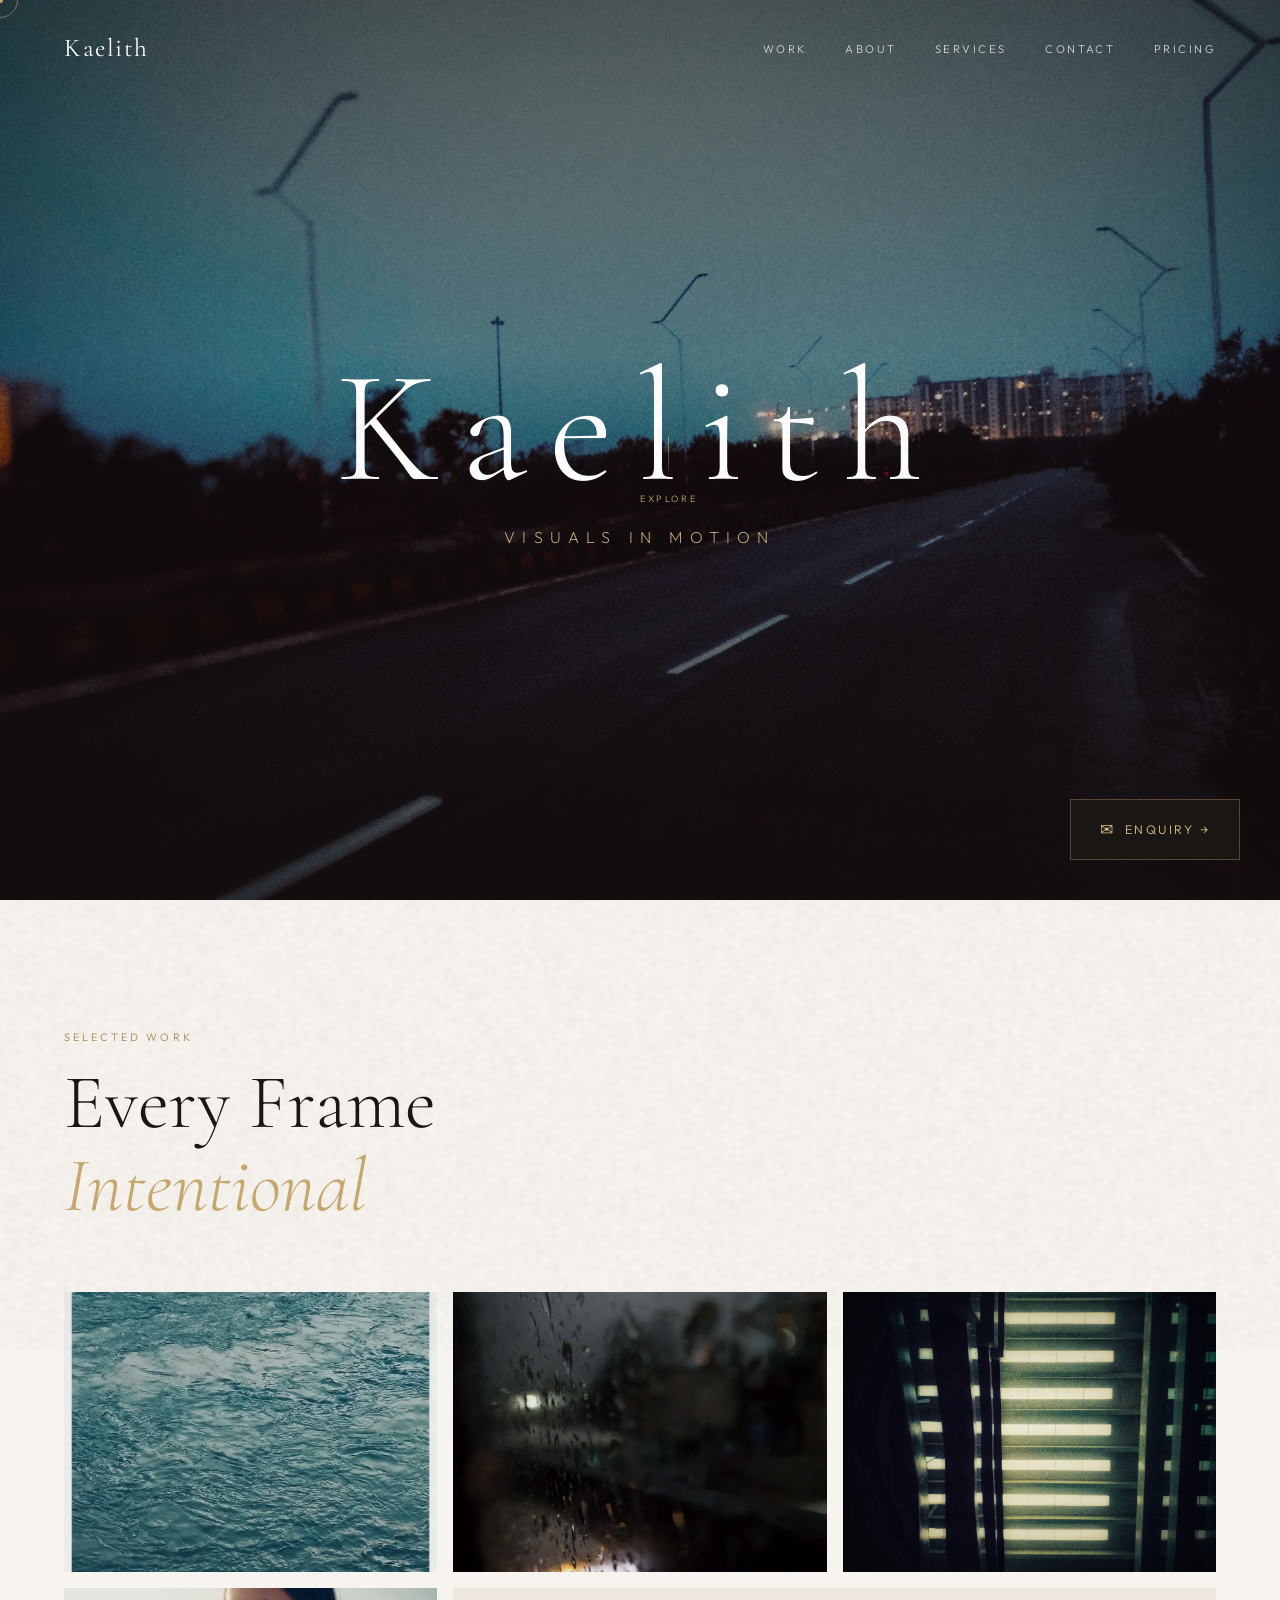
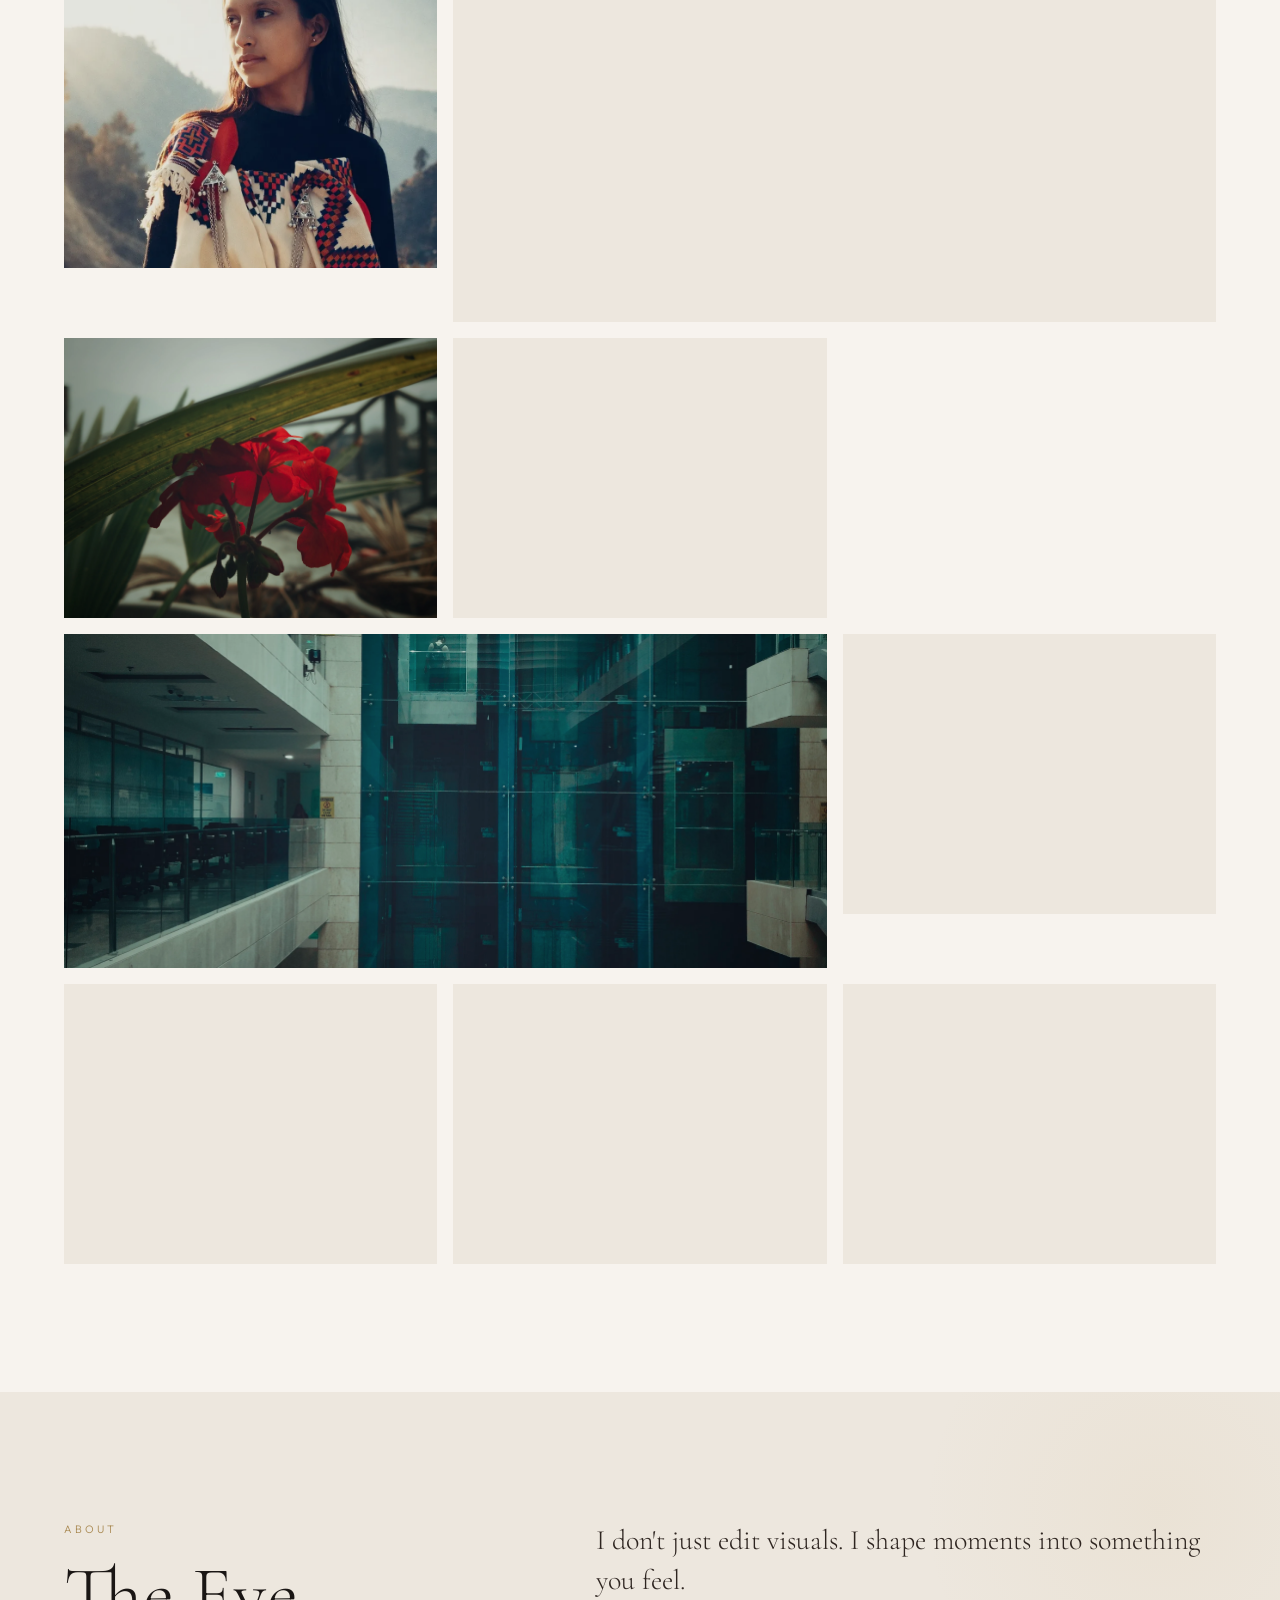
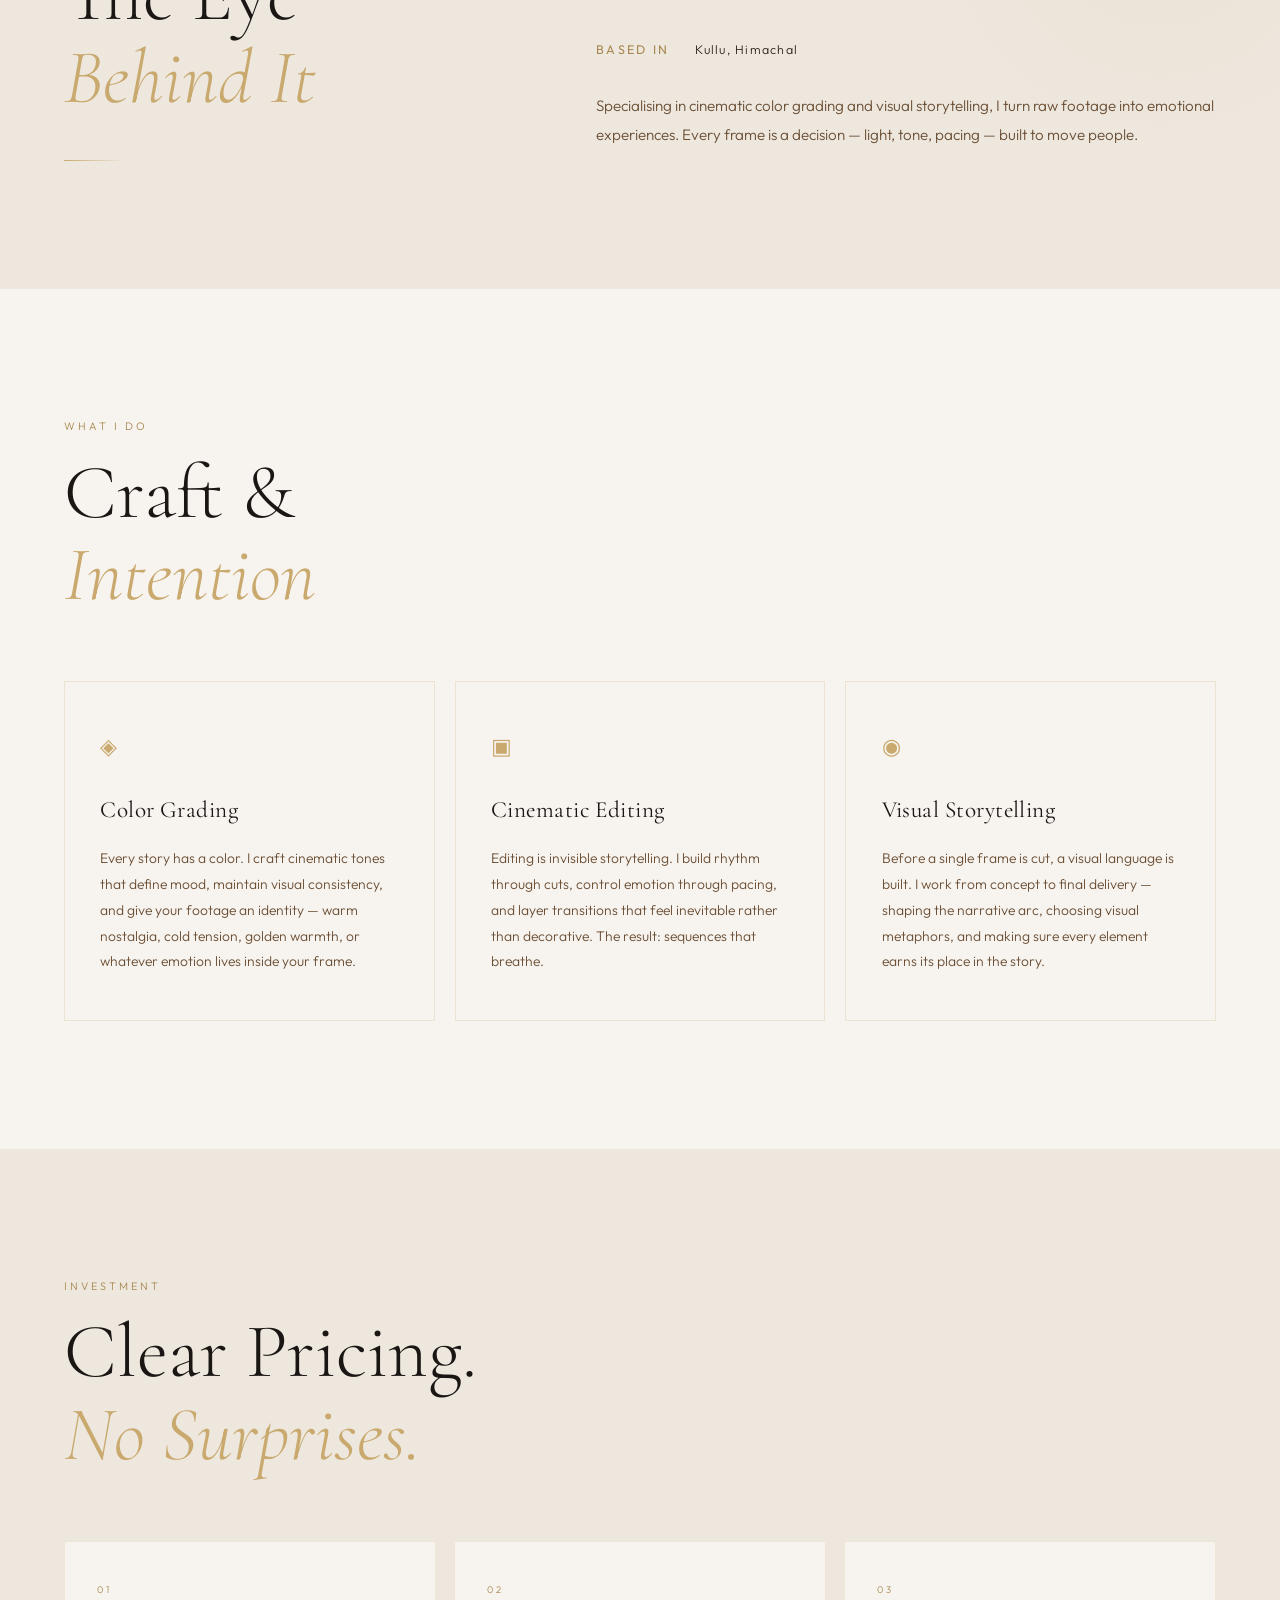
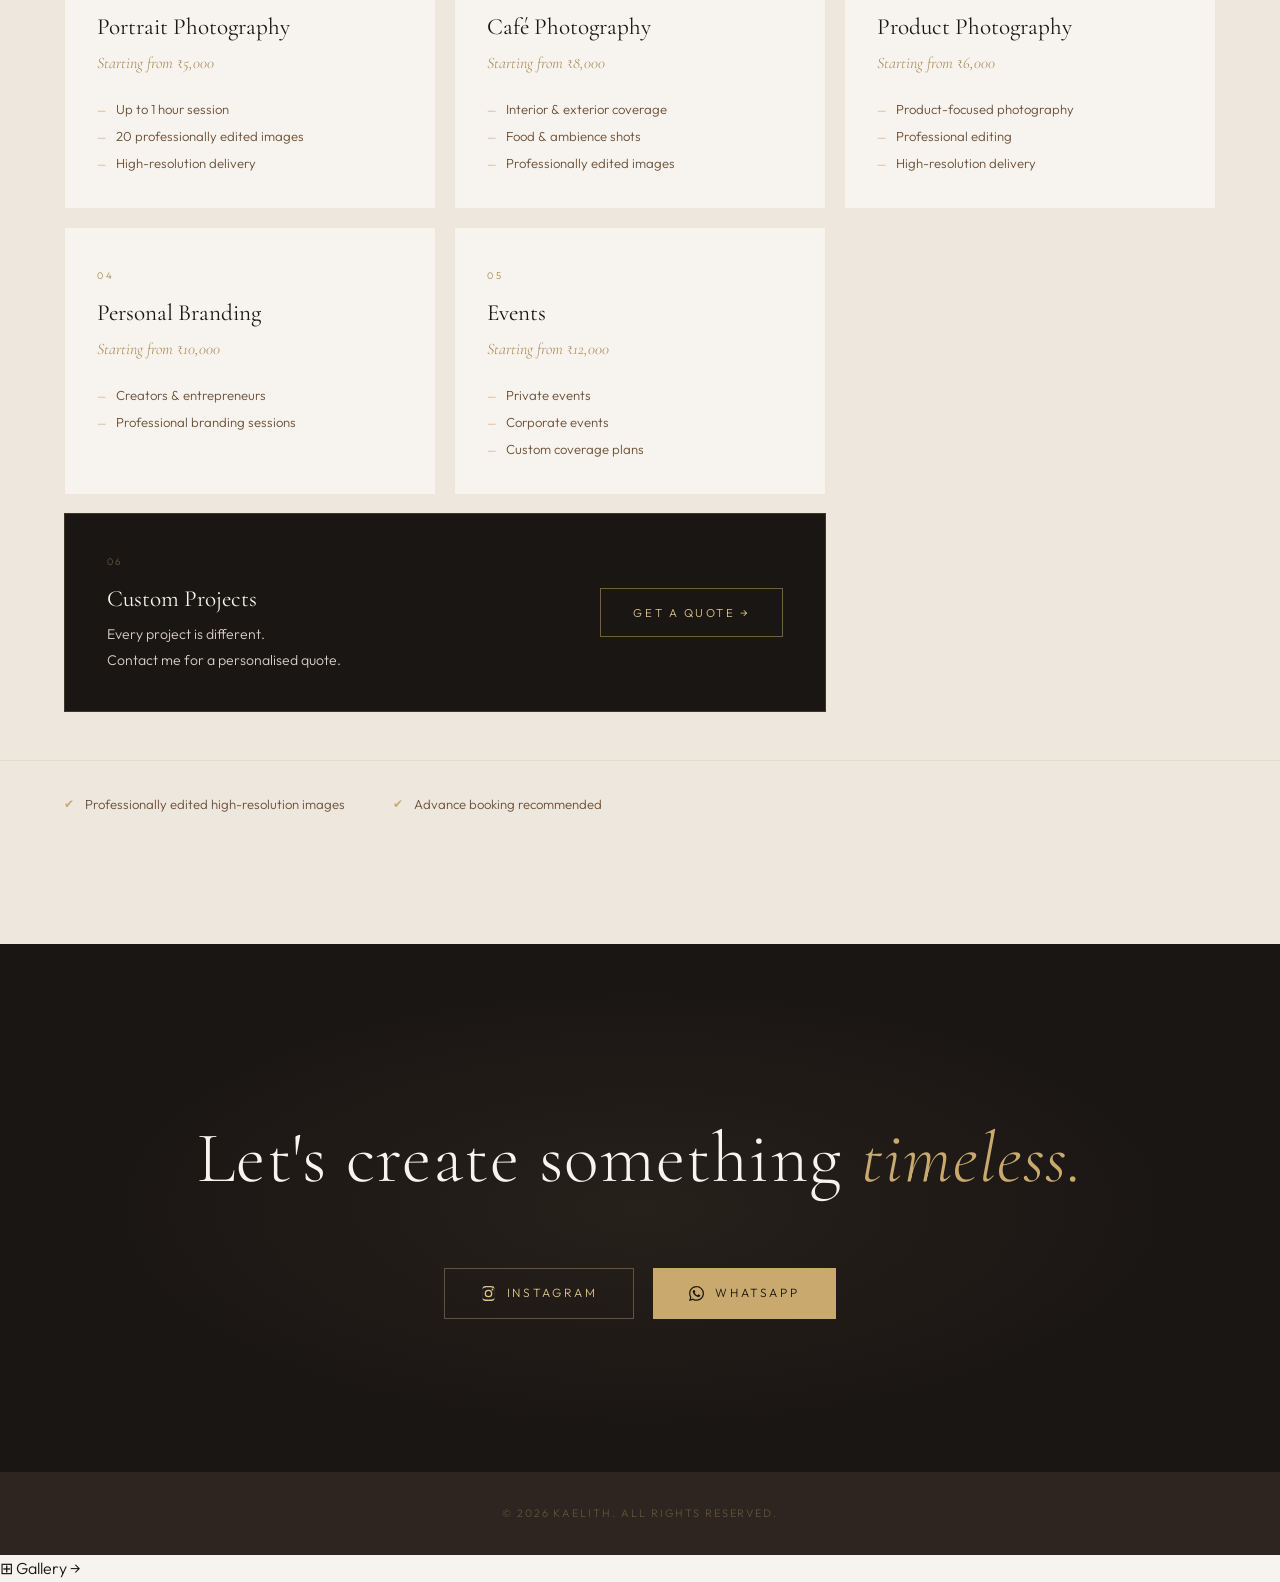
==== commit 8d3ecdad: "Update index.html" ====
--- a/index.html
+++ b/index.html
@@ -220,6 +220,11 @@
   <!-- config.js must load BEFORE script.js -->
   <script src="config.js?v=2"></script>
   <script src="script.js" defer></script>
+  <!-- ── FLOATING GALLERY BUTTON ── -->
+<a href="gallery.html" class="float-gallery" aria-label="View gallery">
+  <span class="float-gallery__icon">⊞</span>
+  <span class="float-gallery__text">Gallery →</span>
+</a>
 <!-- ── FLOATING QUERY BUTTON ── -->
 <a href="query%20(1).html" class="float-query" aria-label="Send a query">
   <span class="float-query__icon">✉</span>
--- a/style.css
+++ b/style.css
@@ -734,10 +734,6 @@
   .pricing__grid { grid-template-columns: repeat(2, 1fr); }
   .pricing__card--custom { grid-column: span 2; }
 }
-@media (max-width: 500px) {
-  .pricing__grid { grid-template-columns: 1fr; }
-  .pricing__card--custom { grid-column: span 1; flex-direction: column; gap: 1.5rem; 
-                         }
 
 /* ── hide hardware cursor on desktop ───────────────────────── */
 @media (pointer: coarse) {
